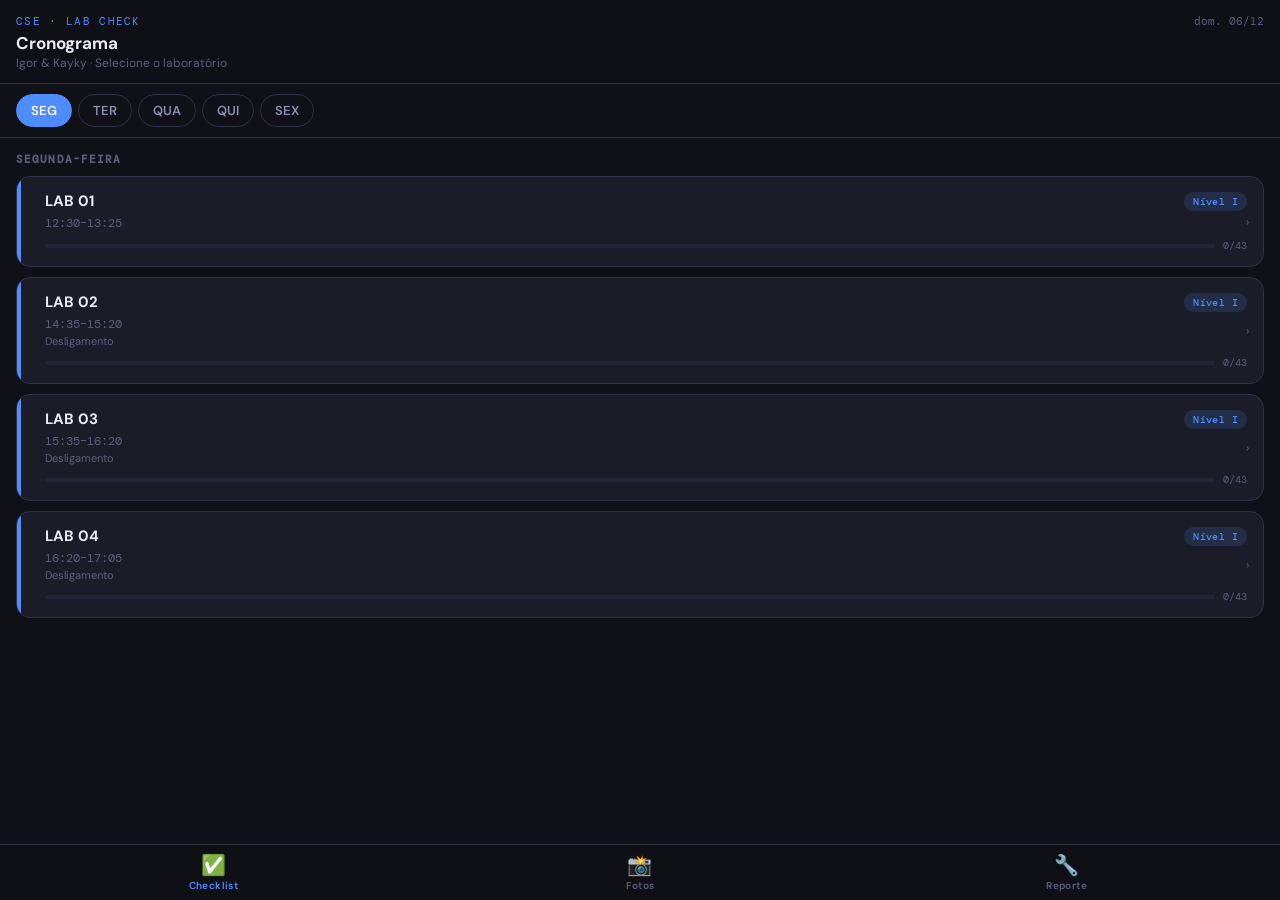
==== index.html @ 6d14fcbd "Add files via upload" ====
<!DOCTYPE html>
<html lang="pt-BR">
<head>
<meta charset="UTF-8">
<meta name="viewport" content="width=device-width, initial-scale=1.0, maximum-scale=1.0, viewport-fit=cover">
<meta name="theme-color" content="#4f8cff">
<meta name="apple-mobile-web-app-capable" content="yes">
<meta name="apple-mobile-web-app-status-bar-style" content="black-translucent">
<meta name="apple-mobile-web-app-title" content="Lab System">
<link rel="manifest" href="manifest.json">
<link rel="apple-touch-icon" href="icons/icon-192.png">
<title>CSE · Lab System</title>
<style>

  @import url('https://fonts.googleapis.com/css2?family=DM+Sans:wght@400;500;600;700&family=DM+Mono:wght@400;500&display=swap');

  :root {
    --bg: #0f1117;
    --surface: #1a1d27;
    --surface2: #222536;
    --border: #2e3247;
    --accent: #4f8cff;
    --accent2: #38d9a9;
    --danger: #ff6b6b;
    --orange: #ffaa44;
    --purple: #b57bee;
    --text: #e8eaf6;
    --text2: #8b90b0;
    --text3: #5a5f7d;
    --done-bg: #152318;
    --done-border: #2d5a38;
    --done-text: #6fcf97;
    --radius: 14px;
    --radius-sm: 8px;
  }

  * { margin:0; padding:0; box-sizing:border-box; -webkit-tap-highlight-color:transparent; }

  body {
    font-family:'DM Sans',sans-serif;
    background:var(--bg);
    color:var(--text);
    min-height:100vh;
    overflow-x:hidden;
  }

  /* ── SCREENS ── */
  .screen { display:none; min-height:100vh; padding-bottom:70px; }
  .screen.active { display:block; }

  /* ══════════════════════════════
     HOME
  ══════════════════════════════ */
  .home-header {
    position:sticky; top:0; z-index:100;
    background:rgba(15,17,23,0.97);
    backdrop-filter:blur(18px);
    border-bottom:1px solid var(--border);
    padding:14px 16px 12px;
  }
  .home-header-row {
    display:flex; align-items:center;
    justify-content:space-between; margin-bottom:4px;
  }
  .logo {
    font-family:'DM Mono',monospace;
    font-size:11px; color:var(--accent);
    letter-spacing:.12em; text-transform:uppercase;
  }
  .home-date { font-family:'DM Mono',monospace; font-size:11px; color:var(--text3); }
  .home-title { font-size:17px; font-weight:700; color:var(--text); }
  .home-sub { font-size:12px; color:var(--text3); margin-top:1px; }

  /* Day tabs */
  .day-tabs {
    display:flex; gap:6px;
    padding:10px 16px;
    overflow-x:auto; scrollbar-width:none;
    border-bottom:1px solid var(--border);
    background:var(--bg);
    position:sticky; top:80px; z-index:99;
  }
  .day-tabs::-webkit-scrollbar { display:none; }
  .day-tab {
    flex-shrink:0; padding:7px 14px;
    border-radius:99px; border:1px solid var(--border);
    background:none; color:var(--text2);
    font-family:'DM Sans',sans-serif;
    font-size:13px; font-weight:600;
    cursor:pointer; transition:all .2s; white-space:nowrap;
  }
  .day-tab.active { background:var(--accent); border-color:var(--accent); color:#fff; }
  .day-tab.today { border-color:var(--accent2); }
  .day-tab.today:not(.active) { color:var(--accent2); }

  /* Schedule */
  .schedule-content { padding:14px 16px 100px; }

  .schedule-day-label {
    font-size:11px; font-weight:600; letter-spacing:.1em;
    text-transform:uppercase; color:var(--text3);
    font-family:'DM Mono',monospace;
    margin-bottom:10px;
    display:flex; align-items:center; gap:8px;
  }
  .today-badge {
    background:rgba(56,217,169,.15);
    color:var(--accent2); border-radius:99px;
    font-size:9px; padding:2px 8px; letter-spacing:.08em;
  }

  .lab-card {
    background:var(--surface);
    border:1px solid var(--border);
    border-radius:var(--radius);
    padding:14px 16px;
    margin-bottom:10px;
    cursor:pointer;
    transition:all .18s;
    position:relative; overflow:hidden;
  }
  .lab-card:active { background:var(--surface2); transform:scale(.99); }
  .lab-card.no-checklist { cursor:default; opacity:.6; }
  .lab-card.no-checklist:active { transform:none; background:var(--surface); }
  .lab-card.done-card { border-color:var(--done-border); background:var(--done-bg); }

  .lab-card-accent {
    position:absolute; left:0; top:0; bottom:0;
    width:4px; border-radius:4px 0 0 4px;
  }
  .accent-nivel1 { background:var(--accent); }
  .accent-nivel2 { background:var(--purple); }
  .accent-completa { background:var(--accent2); }
  .accent-none { background:var(--text3); }

  .lab-card-inner { padding-left:12px; }
  .lab-card-row {
    display:flex; align-items:center;
    justify-content:space-between; margin-bottom:4px;
  }
  .lab-name { font-size:15px; font-weight:700; color:var(--text); }
  .lab-type-badge {
    font-size:10px; font-family:'DM Mono',monospace;
    padding:3px 9px; border-radius:99px; font-weight:500; letter-spacing:.04em;
  }
  .badge-nivel1 { background:rgba(79,140,255,.15); color:var(--accent); }
  .badge-nivel2 { background:rgba(181,123,238,.15); color:var(--purple); }
  .badge-completa { background:rgba(56,217,169,.15); color:var(--accent2); }
  .badge-none { background:var(--surface2); color:var(--text3); }
  .badge-done { background:rgba(56,217,169,.2); color:var(--accent2); }

  .lab-time { font-family:'DM Mono',monospace; font-size:12px; color:var(--text3); }
  .lab-note { font-size:11px; color:var(--text3); margin-top:2px; }
  .lab-progress { display:flex; align-items:center; gap:8px; margin-top:8px; }
  .lab-progress-bar { flex:1; height:4px; background:var(--surface2); border-radius:99px; overflow:hidden; }
  .lab-progress-fill { height:100%; border-radius:99px; background:var(--accent2); transition:width .4s; }
  .lab-progress-text { font-family:'DM Mono',monospace; font-size:10px; color:var(--text3); flex-shrink:0; }
  .lab-arrow { position:absolute; right:14px; top:50%; transform:translateY(-50%); font-size:12px; color:var(--text3); }

  /* ══════════════════════════════
     CHECKLIST SCREEN
  ══════════════════════════════ */
  .checklist-header {
    position:sticky; top:0; z-index:100;
    background:rgba(15,17,23,0.97);
    backdrop-filter:blur(18px);
    border-bottom:1px solid var(--border);
    padding:12px 16px 10px;
  }
  .checklist-header-row {
    display:flex; align-items:center; gap:10px; margin-bottom:8px;
  }
  .back-btn {
    background:none; border:1px solid var(--border);
    color:var(--text2); font-family:'DM Sans',sans-serif;
    font-size:13px; padding:5px 12px;
    border-radius:99px; cursor:pointer; transition:all .2s; flex-shrink:0;
  }
  .back-btn:active { background:var(--surface2); color:var(--accent); }
  .checklist-title-wrap { flex:1; min-width:0; }
  .checklist-lab-name { font-size:15px; font-weight:700; color:var(--text); line-height:1.2; white-space:nowrap; overflow:hidden; text-overflow:ellipsis; }
  .checklist-type-tag {
    font-family:'DM Mono',monospace;
    font-size:10px; font-weight:500;
    padding:2px 8px; border-radius:99px;
    display:inline-block; margin-top:3px;
  }
  .tag-nivel1 { background:rgba(79,140,255,.15); color:var(--accent); }
  .tag-nivel2 { background:rgba(181,123,238,.15); color:var(--purple); }
  .tag-completa { background:rgba(56,217,169,.15); color:var(--accent2); }
  .reset-btn {
    background:none; border:1px solid var(--border);
    color:var(--text3); font-family:'DM Sans',sans-serif;
    font-size:13px; padding:5px 10px;
    border-radius:20px; cursor:pointer; transition:all .2s; flex-shrink:0;
  }
  .reset-btn:active { background:var(--surface2); color:var(--danger); border-color:var(--danger); }

  .progress-bar-wrap { background:var(--surface2); border-radius:99px; height:5px; overflow:hidden; }
  .progress-bar-fill {
    height:100%;
    background:linear-gradient(90deg,var(--accent),var(--accent2));
    border-radius:99px;
    transition:width .4s cubic-bezier(.4,0,.2,1); width:0%;
  }
  .progress-label { display:flex; justify-content:space-between; align-items:center; margin-top:4px; }
  .progress-label span { font-size:11px; color:var(--text3); font-family:'DM Mono',monospace; }
  .progress-label .pct { color:var(--accent2); font-weight:600; }

  /* ── Step indicator ── */
  .step-indicator {
    display:flex; align-items:center; gap:6px;
    padding:6px 16px 0;
    font-size:11px; color:var(--text3);
    font-family:'DM Mono',monospace;
  }
  .step-dot {
    width:6px; height:6px; border-radius:50%;
    background:var(--surface2); border:1px solid var(--border);
    transition:all .3s;
    flex-shrink:0;
  }
  .step-dot.active { background:var(--accent); border-color:var(--accent); transform:scale(1.3); }
  .step-dot.completed { background:var(--accent2); border-color:var(--accent2); }
  .step-label { margin-left:4px; color:var(--text2); font-size:11px; }

  /* Tabs */
  .tabs {
    display:flex; gap:6px; padding:10px 16px;
    overflow-x:auto; scrollbar-width:none;
    border-bottom:1px solid var(--border);
    background:var(--bg);
    position:sticky; top:126px; z-index:99;
  }
  .tabs::-webkit-scrollbar { display:none; }
  .tab {
    flex-shrink:0; padding:7px 14px;
    border-radius:99px; border:1px solid var(--border);
    background:none; color:var(--text2);
    font-family:'DM Sans',sans-serif;
    font-size:13px; font-weight:500;
    cursor:pointer; transition:all .2s; white-space:nowrap;
    display:flex; align-items:center; gap:6px;
  }
  .tab.active { background:var(--accent); border-color:var(--accent); color:#fff; }
  .tab.tab-done { border-color:var(--done-border); color:var(--accent2); }
  .tab.tab-done.active { background:var(--accent2); border-color:var(--accent2); color:#0f1117; }
  .tab .badge {
    display:inline-block; background:rgba(255,255,255,.2);
    border-radius:99px; font-size:10px; padding:1px 6px;
    font-family:'DM Mono',monospace;
  }
  .tab:not(.active) .badge { background:var(--surface2); color:var(--text3); }
  .tab.tab-done:not(.active) .badge { background:rgba(56,217,169,.15); color:var(--accent2); }
  .tab .tab-check { font-size:11px; }

  /* Content */
  .content { padding:12px 16px 110px; }
  .section { margin-bottom:14px; }

  /* Section header */
  .section-header {
    display:flex; align-items:center; gap:10px;
    padding:12px 14px;
    background:var(--surface); border:1px solid var(--border);
    border-radius:var(--radius) var(--radius) 0 0;
    cursor:pointer; user-select:none;
    transition:background .15s;
  }
  .section-header.collapsed { border-radius:var(--radius); }
  .section-header:active { background:var(--surface2); }
  .section-header.sec-done { background:var(--done-bg); border-color:var(--done-border); }
  .section-num {
    font-family:'DM Mono',monospace; font-size:10px; color:var(--accent);
    background:rgba(79,140,255,.12); border-radius:6px;
    padding:3px 7px; letter-spacing:.05em; flex-shrink:0;
  }
  .section-num.done { background:rgba(56,217,169,.12); color:var(--accent2); }
  .section-title { flex:1; font-size:13px; font-weight:600; color:var(--text); }
  .section-progress { font-family:'DM Mono',monospace; font-size:10px; color:var(--text3); flex-shrink:0; }
  .section-progress.done { color:var(--accent2); }
  .chevron { font-size:10px; color:var(--text3); transition:transform .25s; margin-left:2px; }
  .collapsed .chevron { transform:rotate(-90deg); }

  /* Mark all button */
  .mark-all-btn {
    padding:3px 10px; border-radius:99px;
    border:1px solid var(--border);
    background:none; color:var(--text3);
    font-size:10px; font-family:'DM Mono',monospace;
    cursor:pointer; transition:all .2s; flex-shrink:0;
    white-space:nowrap;
  }
  .mark-all-btn:active { background:var(--surface2); color:var(--accent2); border-color:var(--accent2); }
  .mark-all-btn.all-done { color:var(--accent2); border-color:var(--done-border); }

  /* Section body */
  .section-body {
    border:1px solid var(--border); border-top:none;
    border-radius:0 0 var(--radius) var(--radius); overflow:hidden;
  }
  .section-body.hidden { display:none; }

  /* Item */
  .item {
    display:flex; align-items:flex-start; gap:12px;
    padding:13px 14px;
    background:var(--surface); border-bottom:1px solid var(--border);
    cursor:pointer; transition:background .15s;
    user-select:none; -webkit-user-select:none; position:relative;
  }
  .item:last-child { border-bottom:none; }
  .item:active { background:var(--surface2); }
  .item.checked { background:var(--done-bg); }

  .checkbox {
    flex-shrink:0; width:22px; height:22px; border-radius:7px;
    border:2px solid var(--border); background:var(--surface2);
    display:flex; align-items:center; justify-content:center;
    transition:all .2s cubic-bezier(.4,0,.2,1);
  }
  .item.checked .checkbox { background:var(--accent2); border-color:var(--accent2); }
  .checkmark { display:none; color:#0f1117; font-size:13px; font-weight:700; line-height:1; }
  .item.checked .checkmark { display:block; }

  .item-letter {
    flex-shrink:0; font-family:'DM Mono',monospace;
    font-size:10px; color:var(--text3); padding-top:3px; width:12px;
  }
  .item-text {
    font-size:13.5px; line-height:1.5; color:var(--text); flex:1; transition:color .2s;
  }
  .item.checked .item-text {
    color:var(--done-text);
    text-decoration:line-through;
    text-decoration-color:rgba(111,207,151,.4);
  }

  .ripple {
    position:absolute; border-radius:50%;
    background:rgba(79,140,255,.15); pointer-events:none;
    animation:ripple-anim .5s ease-out forwards; transform:scale(0);
  }
  @keyframes ripple-anim { to { transform:scale(4); opacity:0; } }

  /* ── Tab completion banner ── */
  .tab-complete-banner {
    display:none;
    margin:0 0 14px;
    padding:14px 16px;
    background:var(--done-bg);
    border:1px solid var(--done-border);
    border-radius:var(--radius);
    text-align:center;
  }
  .tab-complete-banner.visible { display:block; animation:fadeIn .4s ease; }
  .tab-complete-banner h3 { font-size:15px; font-weight:700; color:var(--accent2); margin-bottom:4px; }
  .tab-complete-banner p { font-size:12px; color:var(--text2); }
  .next-tab-btn {
    margin-top:10px;
    padding:9px 20px; border-radius:99px;
    border:none;
    background:var(--accent2); color:#0f1117;
    font-family:'DM Sans',sans-serif; font-size:13px; font-weight:700;
    cursor:pointer; transition:opacity .2s;
  }
  .next-tab-btn:active { opacity:.8; }

  @keyframes fadeIn { from { opacity:0; transform:translateY(6px); } to { opacity:1; transform:none; } }

  /* Bottom bar */
  .bottom-bar {
    position:fixed; bottom:0; left:0; right:0;
    padding:10px 16px 20px;
    background:rgba(15,17,23,.97); backdrop-filter:blur(18px);
    border-top:1px solid var(--border);
    display:flex; align-items:center; justify-content:space-between;
    gap:12px; z-index:200;
  }
  .bottom-stats { display:flex; gap:16px; }
  .bstat { text-align:center; }
  .bstat-val { font-family:'DM Mono',monospace; font-size:18px; font-weight:700; color:var(--accent); line-height:1; }
  .bstat-val.done { color:var(--accent2); }
  .bstat-label { font-size:10px; color:var(--text3); margin-top:2px; }

  .complete-btn {
    background:linear-gradient(135deg,var(--accent),var(--accent2));
    border:none; color:#0f1117;
    font-family:'DM Sans',sans-serif;
    font-size:13px; font-weight:700;
    padding:10px 18px; border-radius:99px;
    cursor:pointer; transition:opacity .2s,transform .1s; white-space:nowrap;
  }
  .complete-btn:disabled { opacity:.35; background:var(--surface2); color:var(--text3); }
  .complete-btn:active { transform:scale(.97); }

  /* Modal */
  .modal-overlay {
    display:none; position:fixed; inset:0;
    background:rgba(0,0,0,.75); backdrop-filter:blur(6px);
    z-index:500; align-items:flex-end; justify-content:center;
  }
  .modal-overlay.open { display:flex; }
  .modal {
    background:var(--surface); border:1px solid var(--border);
    border-radius:20px 20px 0 0; width:100%; max-width:500px;
    padding:20px 20px 36px;
    animation:slideUp .3s cubic-bezier(.4,0,.2,1);
  }
  @keyframes slideUp { from { transform:translateY(100%); opacity:0; } to { transform:translateY(0); opacity:1; } }
  .modal-handle { width:36px; height:4px; background:var(--border); border-radius:99px; margin:0 auto 20px; }
  .modal h2 { font-size:18px; font-weight:700; margin-bottom:6px; text-align:center; }
  .modal p { font-size:13px; color:var(--text2); text-align:center; margin-bottom:20px; }
  .modal-emoji { font-size:48px; text-align:center; display:block; margin-bottom:12px; }
  .modal-actions { display:flex; flex-direction:column; gap:10px; }
  .modal-btn {
    width:100%; padding:13px; border-radius:var(--radius);
    border:none; font-family:'DM Sans',sans-serif;
    font-size:14px; font-weight:600; cursor:pointer; transition:opacity .2s;
  }
  .modal-btn.primary { background:linear-gradient(135deg,var(--accent),var(--accent2)); color:#0f1117; }
  .modal-btn.secondary { background:var(--surface2); color:var(--text2); border:1px solid var(--border); }
  .modal-btn:active { opacity:.8; }

  .pending-list {
    background:var(--surface2); border-radius:var(--radius-sm);
    padding:10px 14px; margin-bottom:16px;
    max-height:180px; overflow-y:auto;
  }
  .pending-list p {
    font-size:11px; color:var(--text3); margin-bottom:6px; text-align:left;
    font-weight:600; letter-spacing:.05em; text-transform:uppercase;
    font-family:'DM Mono',monospace;
  }
  .pending-item {
    font-size:12px; color:var(--text2); padding:4px 0;
    border-bottom:1px solid var(--border); text-align:left; line-height:1.4;
  }
  .pending-item:last-child { border-bottom:none; }
  .section-tag {
    display:inline-block; background:rgba(79,140,255,.1); color:var(--accent);
    font-size:9px; font-family:'DM Mono',monospace;
    padding:1px 5px; border-radius:4px; margin-right:5px;
  }

  /* ── Toast notification ── */
  .toast-container { position:fixed; top:14px; left:50%; transform:translateX(-50%); z-index:9999; display:flex; flex-direction:column; align-items:center; gap:8px; pointer-events:none; }
  .toast {
    background:var(--surface2);
    border:1px solid var(--border);
    border-radius:99px;
    padding:8px 18px;
    font-size:13px; font-weight:600; color:var(--text);
    display:flex; align-items:center; gap:8px;
    animation:toastIn .3s cubic-bezier(.4,0,.2,1);
    pointer-events:none; white-space:nowrap;
    box-shadow:0 4px 24px rgba(0,0,0,.4);
  }
  .toast.success { border-color:var(--done-border); color:var(--accent2); background:var(--done-bg); }
  .toast.info { border-color:var(--accent); color:var(--accent); }
  .toast.out { animation:toastOut .3s ease forwards; }
  @keyframes toastIn { from { opacity:0; transform:translateY(-10px) scale(.95); } to { opacity:1; transform:none; } }
  @keyframes toastOut { to { opacity:0; transform:translateY(-10px) scale(.95); } }

  /* ── WhatsApp share button ── */
  .wa-btn {
    display:flex; align-items:center; gap:8px;
    width:100%; padding:13px; border-radius:var(--radius);
    border:1px solid #25d366;
    background:rgba(37,211,102,.08);
    color:#25d366;
    font-family:'DM Sans',sans-serif;
    font-size:14px; font-weight:600; cursor:pointer; transition:opacity .2s;
    text-align:center; justify-content:center;
  }
  .wa-btn:active { opacity:.8; }

  /* ══════════════════════════════
     DEFEITO FAB
  ══════════════════════════════ */
  .defeito-fab {
    position:fixed; bottom:80px; right:16px;
    width:46px; height:46px; border-radius:50%;
    border:none; cursor:pointer; z-index:190;
    background:linear-gradient(135deg,var(--danger),#c0392b);
    color:#fff; font-size:20px;
    display:flex; align-items:center; justify-content:center;
    box-shadow:0 4px 18px rgba(255,107,107,.45);
    transition:transform .15s, opacity .2s;
  }
  .defeito-fab:active { transform:scale(.93); }
  .defeito-fab.has-open { box-shadow:0 4px 18px rgba(255,107,107,.7); }
  .defeito-fab-badge {
    position:absolute; top:-4px; right:-4px;
    background:var(--orange); color:#0f1117;
    font-size:9px; font-weight:700; font-family:'DM Mono',monospace;
    border-radius:99px; min-width:16px; height:16px;
    display:flex; align-items:center; justify-content:center;
    padding:0 4px; border:2px solid var(--bg);
  }

  /* ══════════════════════════════
     DEFEITO MODAL
  ══════════════════════════════ */
  .defeito-overlay {
    display:none; position:fixed; inset:0;
    background:rgba(0,0,0,.82); backdrop-filter:blur(8px);
    z-index:600; align-items:flex-end; justify-content:center;
  }
  .defeito-overlay.open { display:flex; }
  .defeito-sheet {
    background:var(--surface); border:1px solid var(--border);
    border-radius:20px 20px 0 0; width:100%; max-width:500px;
    max-height:90vh; display:flex; flex-direction:column;
    animation:slideUp .3s cubic-bezier(.4,0,.2,1);
  }
  .defeito-sheet-head {
    padding:16px 20px 12px; border-bottom:1px solid var(--border);
    flex-shrink:0;
  }
  .defeito-handle { width:36px; height:4px; background:var(--border); border-radius:99px; margin:0 auto 14px; }
  .defeito-sheet-head-row {
    display:flex; align-items:center; justify-content:space-between;
  }
  .defeito-sheet-title { font-size:15px; font-weight:700; color:var(--text); }
  .defeito-close-btn {
    background:none; border:1px solid var(--border);
    color:var(--text3); font-size:13px; padding:4px 10px;
    border-radius:99px; cursor:pointer; font-family:'DM Sans',sans-serif;
  }
  .defeito-close-btn:active { color:var(--danger); border-color:var(--danger); }

  .defeito-sheet-body { flex:1; overflow-y:auto; padding:16px 20px; }

  /* Form */
  .defeito-form { margin-bottom:20px; }
  .defeito-form-label {
    font-size:11px; font-weight:600; letter-spacing:.08em; text-transform:uppercase;
    color:var(--text3); font-family:'DM Mono',monospace; display:block; margin-bottom:6px;
  }
  .defeito-input {
    width:100%; background:var(--surface2); border:1px solid var(--border);
    border-radius:var(--radius-sm); color:var(--text);
    font-family:'DM Sans',sans-serif; font-size:13px;
    padding:10px 12px; resize:none; outline:none;
    transition:border-color .2s;
  }
  .defeito-input:focus { border-color:var(--accent); }
  .defeito-input::placeholder { color:var(--text3); }

  .defeito-file-wrap {
    border:1.5px dashed var(--border); border-radius:var(--radius-sm);
    padding:14px; text-align:center; cursor:pointer;
    transition:border-color .2s, background .2s;
    position:relative; margin-bottom:10px;
  }
  .defeito-file-wrap:hover { border-color:var(--accent); background:rgba(79,140,255,.04); }
  .defeito-file-wrap input[type=file] {
    position:absolute; inset:0; opacity:0; cursor:pointer; width:100%; height:100%;
  }
  .defeito-file-label { font-size:12px; color:var(--text3); pointer-events:none; }
  .defeito-file-preview {
    width:100%; max-height:140px; object-fit:cover;
    border-radius:var(--radius-sm); margin-top:8px; display:none;
    border:1px solid var(--border);
  }

  .defeito-pc-wrap { margin-bottom:10px; }
  .defeito-pc-select {
    width:100%; background:var(--surface2); border:1px solid var(--border);
    border-radius:var(--radius-sm); color:var(--text);
    font-family:'DM Sans',sans-serif; font-size:13px;
    padding:10px 12px; outline:none; cursor:pointer;
  }
  .defeito-pc-select:focus { border-color:var(--accent); }

  .defeito-submit-btn {
    width:100%; padding:12px; border-radius:var(--radius);
    border:none; background:var(--danger); color:#fff;
    font-family:'DM Sans',sans-serif; font-size:14px; font-weight:700;
    cursor:pointer; transition:opacity .2s; margin-top:4px;
  }
  .defeito-submit-btn:active { opacity:.8; }
  .defeito-submit-btn:disabled { opacity:.4; cursor:default; }

  /* Defeito list */
  .defeito-list-title {
    font-size:11px; font-weight:600; letter-spacing:.08em; text-transform:uppercase;
    color:var(--text3); font-family:'DM Mono',monospace;
    margin-bottom:10px; display:flex; align-items:center; gap:8px;
  }
  .defeito-count-badge {
    background:var(--surface2); color:var(--text3);
    font-size:9px; padding:2px 7px; border-radius:99px;
    font-family:'DM Mono',monospace;
  }
  .defeito-empty {
    text-align:center; padding:24px 0;
    font-size:13px; color:var(--text3);
  }
  .defeito-card {
    background:var(--surface2); border:1px solid var(--border);
    border-radius:var(--radius-sm); padding:12px; margin-bottom:10px;
    position:relative;
  }
  .defeito-card-head {
    display:flex; align-items:flex-start; justify-content:space-between; gap:8px; margin-bottom:8px;
  }
  .defeito-card-meta { display:flex; flex-direction:column; gap:2px; flex:1; min-width:0; }
  .defeito-card-pc {
    font-size:11px; font-family:'DM Mono',monospace;
    color:var(--accent); font-weight:600;
  }
  .defeito-card-date { font-size:10px; color:var(--text3); font-family:'DM Mono',monospace; }
  .defeito-status-badge {
    flex-shrink:0; font-size:9px; font-family:'DM Mono',monospace;
    font-weight:700; letter-spacing:.06em; text-transform:uppercase;
    padding:3px 9px; border-radius:99px; cursor:pointer;
    transition:all .2s; border:1px solid transparent;
  }
  .defeito-status-badge.pendente {
    background:rgba(255,170,68,.12); color:var(--orange); border-color:rgba(255,170,68,.3);
  }
  .defeito-status-badge.consertado {
    background:rgba(56,217,169,.12); color:var(--accent2); border-color:rgba(56,217,169,.3);
  }
  .defeito-card-img {
    width:100%; max-height:160px; object-fit:cover;
    border-radius:6px; margin-bottom:8px; border:1px solid var(--border);
  }
  .defeito-card-desc { font-size:13px; color:var(--text2); line-height:1.5; }
  .defeito-delete-btn {
    position:absolute; top:8px; right:8px;
    background:none; border:none; color:var(--text3);
    font-size:14px; cursor:pointer; padding:4px 6px;
    border-radius:6px; transition:color .2s, background .2s;
    /* hidden by default, shown on card hover */
    opacity:0.4;
  }
  .defeito-delete-btn:hover { color:var(--danger); opacity:1; background:rgba(255,107,107,.1); }


  /* ══════════════════════════════
     BOTTOM NAV
  ══════════════════════════════ */
  .bottom-nav {
    position:fixed; bottom:0; left:0; right:0; z-index:300;
    background:rgba(15,17,23,.97); backdrop-filter:blur(18px);
    border-top:1px solid var(--border);
    display:flex; align-items:stretch;
    padding-bottom:env(safe-area-inset-bottom,0px);
  }
  .nav-btn {
    flex:1; display:flex; flex-direction:column;
    align-items:center; justify-content:center;
    padding:10px 4px 8px; border:none; background:none; cursor:pointer;
    color:var(--text3); font-family:'DM Sans',sans-serif;
    font-size:10px; font-weight:600; letter-spacing:.04em;
    gap:4px; transition:color .2s; position:relative;
  }
  .nav-btn.active { color:var(--accent); }
  .nav-btn.nav-fotos.active { color:var(--orange); }
  .nav-btn.nav-reporte.active { color:var(--danger); }
  .nav-icon { font-size:20px; line-height:1; }
  .nav-badge {
    position:absolute; top:6px; right:calc(50% - 16px);
    background:var(--danger); color:#fff;
    font-size:9px; font-weight:700; font-family:'DM Mono',monospace;
    min-width:16px; height:16px; border-radius:99px;
    display:none; align-items:center; justify-content:center; padding:0 4px;
  }
  /* ajusta bottom-bar do checklist para ficar acima da nav */
  .bottom-bar { bottom:60px !important; }
  .defeito-fab { bottom:130px !important; }

  /* ══════════════════════════════
     FOTOS DOS POSTOS
  ══════════════════════════════ */
  .fotos-header {
    position:sticky; top:0; z-index:100;
    background:rgba(15,17,23,.97); backdrop-filter:blur(18px);
    border-bottom:1px solid var(--border); padding:14px 16px 12px;
  }
  .fotos-title-row { display:flex; align-items:center; justify-content:space-between; margin-bottom:10px; }
  .fotos-title { font-size:17px; font-weight:700; }
  .fotos-sub { font-size:12px; color:var(--text3); }
  .fotos-lab-tabs { display:flex; gap:6px; overflow-x:auto; scrollbar-width:none; }
  .fotos-lab-tabs::-webkit-scrollbar { display:none; }
  .fotos-lab-tab {
    flex-shrink:0; padding:6px 14px; border-radius:99px;
    border:1px solid var(--border); background:none; color:var(--text2);
    font-size:12px; font-weight:600; cursor:pointer; transition:all .2s;
    font-family:'DM Sans',sans-serif;
  }
  .fotos-lab-tab.active { background:var(--orange); border-color:var(--orange); color:#0f1117; }
  .fotos-content { padding:14px 16px 20px; }
  .fotos-section-label {
    font-size:11px; font-weight:600; letter-spacing:.1em; text-transform:uppercase;
    color:var(--text3); font-family:'DM Mono',monospace; margin-bottom:10px;
    display:flex; align-items:center; justify-content:space-between;
  }
  .fotos-count { font-size:11px; color:var(--accent2); font-family:'DM Mono',monospace; }
  .posto-grid { display:grid; grid-template-columns:repeat(auto-fill,minmax(150px,1fr)); gap:10px; margin-bottom:20px; }
  .posto-card {
    background:var(--surface); border:1px solid var(--border);
    border-radius:var(--radius-sm); overflow:hidden; cursor:pointer;
    transition:all .18s; position:relative;
  }
  .posto-card:active { transform:scale(.97); }
  .posto-card.has-foto { border-color:rgba(255,170,68,.35); }
  .posto-thumb { width:100%; aspect-ratio:4/3; object-fit:cover; display:block; background:var(--surface2); }
  .posto-thumb-empty {
    width:100%; aspect-ratio:4/3; display:flex; flex-direction:column;
    align-items:center; justify-content:center; background:var(--surface2); gap:6px;
  }
  .posto-thumb-icon { font-size:22px; color:var(--text3); }
  .posto-thumb-txt { font-size:10px; color:var(--text3); }
  .posto-label { padding:7px 10px; }
  .posto-num { font-family:'DM Mono',monospace; font-size:11px; font-weight:600; color:var(--text); display:block; }
  .posto-date { font-size:10px; color:var(--text3); margin-top:1px; }
  .posto-dot { position:absolute; top:6px; right:6px; width:8px; height:8px; border-radius:50%; background:var(--orange); }

  /* Drive connect */
  .drive-connect-wrap {
    display:flex; flex-direction:column; align-items:center; justify-content:center;
    padding:48px 24px; gap:14px; text-align:center;
  }
  .drive-connect-icon { font-size:48px; }
  .drive-connect-title { font-size:16px; font-weight:700; color:var(--text); }
  .drive-connect-sub { font-size:13px; color:var(--text3); line-height:1.5; }
  .drive-connect-btn {
    margin-top:8px; padding:12px 28px; border-radius:99px;
    background:linear-gradient(135deg,var(--orange),#ff8c42);
    border:none; color:#0f1117; font-family:'DM Sans',sans-serif;
    font-size:14px; font-weight:700; cursor:pointer; transition:opacity .2s;
  }
  .drive-connect-btn:active { opacity:.8; }
  .drive-token-info {
    display:flex; align-items:center; gap:8px;
    padding:8px 14px; background:rgba(56,217,169,.08);
    border:1px solid rgba(56,217,169,.2); border-radius:99px;
    font-size:11px; color:var(--accent2); font-family:'DM Mono',monospace;
    margin-bottom:12px;
  }

  /* Modal foto */
  .foto-modal-overlay {
    display:none; position:fixed; inset:0;
    background:rgba(0,0,0,.85); z-index:600;
    align-items:flex-end; justify-content:center;
  }
  .foto-modal-overlay.open { display:flex; }
  .foto-modal {
    background:var(--surface); border:1px solid var(--border);
    border-radius:20px 20px 0 0; width:100%; max-width:500px;
    padding:16px 16px 32px;
    animation:slideUp .3s cubic-bezier(.4,0,.2,1);
    position:relative;
  }
  .foto-modal-handle { width:40px; height:4px; border-radius:99px; background:var(--border); margin:0 auto 14px; }
  .foto-modal-title { font-size:15px; font-weight:700; margin-bottom:4px; }
  .foto-modal-sub { font-size:12px; color:var(--text3); margin-bottom:14px; }
  .foto-modal-tabs { display:flex; gap:8px; margin-bottom:14px; }
  .foto-tab-btn {
    flex:1; padding:8px; border-radius:var(--radius-sm);
    border:1px solid var(--border); background:none; color:var(--text2);
    font-size:12px; font-weight:600; cursor:pointer;
    font-family:'DM Sans',sans-serif; transition:all .2s;
  }
  .foto-tab-btn.active { background:var(--orange); border-color:var(--orange); color:#0f1117; }
  .foto-preview-area {
    width:100%; aspect-ratio:4/3; object-fit:cover;
    border-radius:var(--radius-sm); border:1px solid var(--border);
    background:var(--surface2); display:block; margin-bottom:12px;
  }
  .foto-empty-area {
    width:100%; aspect-ratio:4/3; display:flex; flex-direction:column;
    align-items:center; justify-content:center;
    border-radius:var(--radius-sm); border:1px dashed var(--border);
    background:var(--surface2); gap:8px; margin-bottom:12px;
    color:var(--text3); font-size:13px;
  }
  .foto-upload-btn {
    width:100%; padding:12px; border-radius:99px;
    background:var(--surface2); border:1px solid var(--border); color:var(--text2);
    font-family:'DM Sans',sans-serif; font-size:13px; font-weight:600;
    cursor:pointer; margin-bottom:8px; position:relative; overflow:hidden;
  }
  .foto-upload-btn input { position:absolute; inset:0; opacity:0; cursor:pointer; }
  .foto-save-btn {
    width:100%; padding:12px; border-radius:99px;
    background:linear-gradient(135deg,var(--orange),#ff8c42);
    border:none; color:#0f1117; font-family:'DM Sans',sans-serif;
    font-size:13px; font-weight:700; cursor:pointer;
  }
  .foto-save-btn:disabled { opacity:.4; background:var(--surface2); color:var(--text3); }
  .foto-delete-btn {
    width:100%; padding:10px; border-radius:99px; background:none;
    border:1px solid rgba(255,107,107,.3); color:var(--danger);
    font-family:'DM Sans',sans-serif; font-size:13px; cursor:pointer; margin-top:6px;
  }
  .foto-modal-close {
    position:absolute; top:16px; right:16px;
    background:none; border:none; color:var(--text3); font-size:18px; cursor:pointer;
  }
  .foto-loading-overlay {
    position:absolute; inset:0; background:rgba(15,17,23,.8);
    border-radius:20px 20px 0 0; display:none;
    align-items:center; justify-content:center; z-index:10;
  }
  .foto-loading-overlay.active { display:flex; }
  @keyframes spin { to { transform:rotate(360deg); } }
  .spinner { width:36px; height:36px; border:3px solid rgba(255,170,68,.2); border-top:3px solid var(--orange); border-radius:50%; animation:spin 1s linear infinite; }

  /* ══════════════════════════════
     REPORTE TI
  ══════════════════════════════ */
  .reporte-content { padding:16px 16px 20px; }
  .reporte-header-card {
    background:linear-gradient(135deg,#c0392b,#a93226);
    border-radius:var(--radius); padding:20px; margin-bottom:20px; text-align:center;
  }
  .reporte-header-card h1 { font-size:22px; font-weight:700; margin-bottom:4px; }
  .reporte-header-card p { font-size:13px; color:rgba(255,255,255,.8); }
  .r-form-group { margin-bottom:16px; }
  .r-label {
    display:block; font-size:11px; font-weight:600; color:var(--text3);
    letter-spacing:.06em; text-transform:uppercase;
    font-family:'DM Mono',monospace; margin-bottom:8px;
  }
  .r-input {
    width:100%; background:var(--surface); border:1px solid var(--border);
    color:var(--text); font-family:'DM Sans',sans-serif;
    font-size:15px; padding:12px 14px; border-radius:var(--radius-sm);
    outline:none; -webkit-appearance:none; appearance:none; box-sizing:border-box;
  }
  .r-input:focus { border-color:var(--danger); }
  select.r-input {
    background-image:url("data:image/svg+xml;charset=UTF-8,%3csvg xmlns='http://www.w3.org/2000/svg' viewBox='0 0 24 24' fill='none' stroke='%238b90b0' stroke-width='2'%3e%3cpolyline points='6 9 12 15 18 9'%3e%3c/polyline%3e%3c/svg%3e");
    background-repeat:no-repeat; background-position:right 12px center;
    background-size:18px; padding-right:36px;
  }
  textarea.r-input { resize:vertical; min-height:90px; }
  .r-file-wrap {
    border:1px dashed var(--border); border-radius:var(--radius-sm);
    padding:14px; text-align:center; cursor:pointer; position:relative; overflow:hidden;
  }
  .r-file-wrap input[type=file] { position:absolute; inset:0; opacity:0; cursor:pointer; font-size:0; }
  .r-file-label { font-size:13px; color:var(--text3); pointer-events:none; }
  .r-preview { width:100%; max-height:180px; object-fit:cover; border-radius:var(--radius-sm); margin-top:10px; border:1px solid var(--border); display:none; }
  .r-info {
    background:rgba(79,140,255,.08); border-left:3px solid var(--accent);
    border-radius:0 var(--radius-sm) var(--radius-sm) 0;
    padding:12px 14px; margin-bottom:16px;
  }
  .r-info p { font-size:12px; color:var(--text2); line-height:1.5; margin:0; }
  .r-submit-btn {
    width:100%; padding:14px; border-radius:99px;
    background:linear-gradient(135deg,#e74c3c,#c0392b);
    border:none; color:#fff; font-family:'DM Sans',sans-serif;
    font-size:15px; font-weight:700; cursor:pointer; margin-top:8px;
    display:flex; align-items:center; justify-content:center; gap:8px;
  }
  .r-submit-btn:active { opacity:.85; }
  .r-submit-btn:disabled { opacity:.5; cursor:not-allowed; }
  .r-loading {
    display:none; position:fixed; inset:0; background:rgba(0,0,0,.6);
    z-index:800; align-items:center; justify-content:center;
  }
  .r-loading.active { display:flex; }
  .r-spinner { width:44px; height:44px; border:3px solid rgba(231,76,60,.2); border-top:3px solid var(--danger); border-radius:50%; animation:spin 1s linear infinite; }
</style>
</head>
<body>

<!-- TOAST -->
<div class="toast-container" id="toastContainer"></div>

<!-- LOADING Reporte -->
<div class="r-loading" id="rLoading"><div class="r-spinner"></div></div>

<!-- ══════════ CHECKLIST SCREENS (original intacto) ══════════ -->

<!-- ══════════════════════════ HOME ══════════════════════════ -->
<div class="screen active" id="screen-home">
  <div class="home-header">
    <div class="home-header-row">
      <span class="logo">CSE · Lab Check</span>
      <span class="home-date" id="homeDate"></span>
    </div>
    <div class="home-title">Cronograma</div>
    <div class="home-sub">Igor &amp; Kayky · Selecione o laboratório</div>
  </div>
  <div class="day-tabs" id="dayTabs"></div>
  <div class="schedule-content" id="scheduleContent"></div>
</div>

<!-- ══════════════════════════ CHECKLIST ══════════════════════════ -->
<div class="screen" id="screen-checklist">
  <div class="checklist-header">
    <div class="checklist-header-row">
      <button class="back-btn" onclick="goHome()">← Voltar</button>
      <div class="checklist-title-wrap">
        <div class="checklist-lab-name" id="clLabName">LAB 01</div>
        <span class="checklist-type-tag" id="clTypeTag">Nível I</span>
      </div>
      <button class="reset-btn" onclick="resetChecklist()" title="Limpar tudo">↺</button>
    </div>
    <div class="progress-bar-wrap">
      <div class="progress-bar-fill" id="progressBar"></div>
    </div>
    <div class="progress-label">
      <span id="progressText">0 / 0 itens</span>
      <span class="pct" id="progressPct">0%</span>
    </div>
  </div>

  <!-- step dots -->
  <div class="step-indicator" id="stepIndicator"></div>

  <div class="tabs" id="tabsContainer"></div>
  <div class="content" id="content"></div>

  <div class="bottom-bar">
    <div class="bottom-stats">
      <div class="bstat">
        <div class="bstat-val done" id="statDone">0</div>
        <div class="bstat-label">feitos</div>
      </div>
      <div class="bstat">
        <div class="bstat-val" id="statPending">0</div>
        <div class="bstat-label">pendentes</div>
      </div>
    </div>
    <button class="complete-btn" id="completeBtn" onclick="openModal()">Finalizar ✓</button>
  </div>
</div>

<!-- Defeito FAB (only visible on checklist screen) -->
<button class="defeito-fab" id="defeitoFab" onclick="openDefeitoModal()" style="display:none" title="Registrar Defeito">
  ⚠
  <span class="defeito-fab-badge" id="defeitoFabBadge" style="display:none">0</span>
</button>

<!-- Defeito Modal -->
<div class="defeito-overlay" id="defeitoOverlay" onclick="closeDefeitoOutside(event)">
  <div class="defeito-sheet">
    <div class="defeito-sheet-head">
      <div class="defeito-handle"></div>
      <div class="defeito-sheet-head-row">
        <span class="defeito-sheet-title" id="defeitoSheetTitle">⚠ Defeitos · LAB 01</span>
        <button class="defeito-close-btn" onclick="closeDefeitoModal()">Fechar</button>
      </div>
    </div>
    <div class="defeito-sheet-body">

      <!-- FORM -->
      <div class="defeito-form">
        <div class="defeito-pc-wrap">
          <label class="defeito-form-label">Posição / PC</label>
          <select class="defeito-pc-select" id="defeitoPcSelect">
            <option value="">— Selecione o PC ou local —</option>
          </select>
        </div>

        <label class="defeito-form-label">Foto do defeito</label>
        <div class="defeito-file-wrap" id="defeitoFileWrap">
          <input type="file" accept="image/*" capture="environment" id="defeitoFileInput" onchange="handleDefeitoPhoto(event)">
          <span class="defeito-file-label" id="defeitoFileLabel">📷 Toque para tirar foto ou selecionar</span>
          <img class="defeito-file-preview" id="defeitoFilePreview" alt="preview">
        </div>

        <label class="defeito-form-label" style="margin-top:10px">Descrição do problema</label>
        <textarea class="defeito-input" id="defeitoDescInput" rows="3"
          placeholder="Ex: Monitor sem imagem, teclado com tecla faltando, cadeira quebrada..."></textarea>

        <button class="defeito-submit-btn" id="defeitoSubmitBtn" onclick="salvarDefeito()">
          Registrar Defeito
        </button>
      </div>

      <!-- LIST -->
      <div class="defeito-list-title">
        Defeitos registrados
        <span class="defeito-count-badge" id="defeitoListCount">0</span>
      </div>
      <div id="defeitoListContainer">
        <div class="defeito-empty">Nenhum defeito registrado ainda.</div>
      </div>

    </div><!-- /body -->
  </div><!-- /sheet -->
</div><!-- /overlay -->

<!-- Modal -->
<div class="modal-overlay" id="modalOverlay" onclick="closeModalOutside(event)">
  <div class="modal">
    <div class="modal-handle"></div>
    <span class="modal-emoji" id="modalEmoji">✅</span>
    <h2 id="modalTitle">Checklist completo!</h2>
    <p id="modalDesc"></p>
    <div id="pendingListContainer"></div>
    <div class="modal-actions">
      <button class="modal-btn primary" onclick="closeModal()">OK, entendido</button>
      <button class="wa-btn" id="waShareBtn" onclick="shareWhatsApp()">
        <svg width="16" height="16" viewBox="0 0 24 24" fill="currentColor"><path d="M17.472 14.382c-.297-.149-1.758-.867-2.03-.967-.273-.099-.471-.148-.67.15-.197.297-.767.966-.94 1.164-.173.199-.347.223-.644.075-.297-.15-1.255-.463-2.39-1.475-.883-.788-1.48-1.761-1.653-2.059-.173-.297-.018-.458.13-.606.134-.133.298-.347.446-.52.149-.174.198-.298.298-.497.099-.198.05-.371-.025-.52-.075-.149-.669-1.612-.916-2.207-.242-.579-.487-.5-.669-.51-.173-.008-.371-.01-.57-.01-.198 0-.52.074-.792.372-.272.297-1.04 1.016-1.04 2.479 0 1.462 1.065 2.875 1.213 3.074.149.198 2.096 3.2 5.077 4.487.709.306 1.262.489 1.694.625.712.227 1.36.195 1.871.118.571-.085 1.758-.719 2.006-1.413.248-.694.248-1.289.173-1.413-.074-.124-.272-.198-.57-.347m-5.421 7.403h-.004a9.87 9.87 0 01-5.031-1.378l-.361-.214-3.741.982.998-3.648-.235-.374a9.86 9.86 0 01-1.51-5.26c.001-5.45 4.436-9.884 9.888-9.884 2.64 0 5.122 1.03 6.988 2.898a9.825 9.825 0 012.893 6.994c-.003 5.45-4.437 9.884-9.885 9.884m8.413-18.297A11.815 11.815 0 0012.05 0C5.495 0 .16 5.335.157 11.892c0 2.096.547 4.142 1.588 5.945L.057 24l6.305-1.654a11.882 11.882 0 005.683 1.448h.005c6.554 0 11.89-5.335 11.893-11.893a11.821 11.821 0 00-3.48-8.413Z"/></svg>
        Compartilhar no WhatsApp
      </button>
      <button class="modal-btn secondary" id="modalSecBtn" onclick="resetChecklist(); closeModal()">Reiniciar checklist</button>
    </div>
  </div>
</div>



<!-- ══════════ FOTOS DOS POSTOS ══════════ -->
<div class="screen" id="screen-fotos">
  <div class="fotos-header">
    <div class="fotos-title-row">
      <div>
        <div class="fotos-title">📸 Fotos dos Postos</div>
        <div class="fotos-sub">Referência visual · 2 fotos por posto</div>
      </div>
    </div>
    <div id="driveTokenInfo" style="display:none" class="drive-token-info">
      ✓ Drive conectado · <span id="driveMinLeft"></span>min restantes
      &nbsp;·&nbsp; <span style="cursor:pointer;text-decoration:underline" onclick="driveLogout()">sair</span>
    </div>
    <div class="fotos-lab-tabs" id="fotosLabTabs"></div>
  </div>
  <div class="fotos-content" id="fotosContent"></div>
</div>

<!-- Modal de foto -->
<div class="foto-modal-overlay" id="fotoModalOverlay" onclick="closeFotoModalOutside(event)">
  <div class="foto-modal">
    <div class="foto-loading-overlay" id="fotoLoadingOverlay"><div class="spinner"></div></div>
    <button class="foto-modal-close" onclick="closeFotoModal()">✕</button>
    <div class="foto-modal-handle"></div>
    <div class="foto-modal-title" id="fotoModalTitle">Posto 01</div>
    <div class="foto-modal-sub" id="fotoModalSub">LAB 01 · Selecione o tipo</div>
    <div class="foto-modal-tabs">
      <button class="foto-tab-btn active" id="fotoTabFrente"  onclick="switchFotoTab('frente')">📷 Frente</button>
      <button class="foto-tab-btn"        id="fotoTabDetalhe" onclick="switchFotoTab('detalhe')">🔍 Detalhe</button>
    </div>
    <img   class="foto-preview-area" id="fotoPreviewImg" alt="foto" style="display:none">
    <div   class="foto-empty-area"   id="fotoEmptyArea"><span style="font-size:32px">📷</span><span>Nenhuma foto ainda</span></div>
    <label class="foto-upload-btn">
      📸 Tirar foto / selecionar
      <input type="file" accept="image/*" capture="environment" id="fotoUploadInput" onchange="handleFotoUpload(event)">
    </label>
    <button class="foto-save-btn"   id="fotoSaveBtn"   onclick="salvarFoto()"  disabled>Salvar foto</button>
    <button class="foto-delete-btn" id="fotoDeleteBtn" onclick="deletarFoto()" style="display:none">Remover foto</button>
  </div>
</div>

<!-- ══════════ REPORTE TI ══════════ -->
<div class="screen" id="screen-reporte">
  <div class="reporte-content">
    <div class="reporte-header-card">
      <h1>🔧 TI Reporte</h1>
      <p>Reporte + WhatsApp Automático</p>
    </div>
    <div class="r-info">
      <p>💡 Após enviar, o WhatsApp abrirá com o reporte formatado e pronto para enviar.</p>
    </div>
    <div class="r-form-group">
      <label class="r-label">📍 Laboratório</label>
      <select id="rLab" class="r-input">
        <option value="">Selecione um laboratório</option>
        <option value="LAB 01">Laboratório 01</option>
        <option value="LAB 02">Laboratório 02</option>
        <option value="LAB 03">Laboratório 03</option>
        <option value="LAB 04">Laboratório 04</option>
      </select>
    </div>
    <div class="r-form-group">
      <label class="r-label">💻 Número do PC</label>
      <input type="number" id="rPc" class="r-input" min="1" max="41" placeholder="1 a 41">
    </div>
    <div class="r-form-group">
      <label class="r-label">⚙️ Tipo de Problema</label>
      <select id="rTipo" class="r-input">
        <option value="">Selecione</option>
        <option value="Periféricos">Periféricos (Teclado, Mouse, etc)</option>
        <option value="Monitor / Vídeo">Monitor / Vídeo</option>
        <option value="Hardware Interno">Hardware Interno (CPU, RAM, etc)</option>
        <option value="Software / Rede">Software / Rede</option>
        <option value="Estrutura / Mobiliário">Estrutura / Mobiliário</option>
        <option value="Outro">Outro</option>
      </select>
    </div>
    <div class="r-form-group">
      <label class="r-label">📝 Descrição</label>
      <textarea id="rDesc" class="r-input" placeholder="Descreva o problema em detalhes..."></textarea>
    </div>
    <div class="r-form-group">
      <label class="r-label">📸 Foto do Problema</label>
      <div class="r-file-wrap">
        <input type="file" accept="image/*" capture="environment" id="rFoto" onchange="handleRFoto(event)">
        <span class="r-file-label" id="rFotoLabel">📷 Toque para tirar foto ou selecionar</span>
      </div>
      <img class="r-preview" id="rPreview" alt="preview">
    </div>
    <button class="r-submit-btn" id="rSubmitBtn" onclick="submitReporte()">
      <svg width="18" height="18" viewBox="0 0 24 24" fill="currentColor"><path d="M17.472 14.382c-.297-.149-1.758-.867-2.03-.967-.273-.099-.471-.148-.67.15-.197.297-.767.966-.94 1.164-.173.199-.347.223-.644.075-.297-.15-1.255-.463-2.39-1.475-.883-.788-1.48-1.761-1.653-2.059-.173-.297-.018-.458.13-.606.134-.133.298-.347.446-.52.149-.174.198-.298.298-.497.099-.198.05-.371-.025-.52-.075-.149-.669-1.612-.916-2.207-.242-.579-.487-.5-.669-.51-.173-.008-.371-.01-.57-.01-.198 0-.52.074-.792.372-.272.297-1.04 1.016-1.04 2.479 0 1.462 1.065 2.875 1.213 3.074.149.198 2.096 3.2 5.077 4.487.709.306 1.262.489 1.694.625.712.227 1.36.195 1.871.118.571-.085 1.758-.719 2.006-1.413.248-.694.248-1.289.173-1.413-.074-.124-.272-.198-.57-.347m-5.421 7.403h-.004a9.87 9.87 0 01-5.031-1.378l-.361-.214-3.741.982.998-3.648-.235-.374a9.86 9.86 0 01-1.51-5.26c.001-5.45 4.436-9.884 9.888-9.884 2.64 0 5.122 1.03 6.988 2.898a9.825 9.825 0 012.893 6.994c-.003 5.45-4.437 9.884-9.885 9.884m8.413-18.297A11.815 11.815 0 0012.05 0C5.495 0 .16 5.335.157 11.892c0 2.096.547 4.142 1.588 5.945L.057 24l6.305-1.654a11.882 11.882 0 005.683 1.448h.005c6.554 0 11.89-5.335 11.893-11.893a11.821 11.821 0 00-3.48-8.413Z"/></svg>
      Enviar via WhatsApp
    </button>
  </div>
</div>

<!-- ══════════ BOTTOM NAV ══════════ -->
<nav class="bottom-nav">
  <button class="nav-btn active" id="navChecklist" onclick="navTo('home')">
    <span class="nav-icon">✅</span>Checklist
  </button>
  <button class="nav-btn nav-fotos" id="navFotos" onclick="navTo('fotos')">
    <span class="nav-icon">📸</span>Fotos
    <span class="nav-badge" id="fotosBadge"></span>
  </button>
  <button class="nav-btn nav-reporte" id="navReporte" onclick="navTo('reporte')">
    <span class="nav-icon">🔧</span>Reporte
  </button>
</nav>

<script>
// ══════════════════════════════════════════════
// CONFIG — preencha após configurar Google Cloud
// ══════════════════════════════════════════════
const CFG = {
  CLIENT_ID:    'SEU_CLIENT_ID_AQUI.apps.googleusercontent.com',
  REDIRECT_URI: window.location.origin + window.location.pathname,
  SCOPES:       'https://www.googleapis.com/auth/drive',
  PASTAS: {
    'LAB 01': 'ID_PASTA_LAB01',
    'LAB 02': 'ID_PASTA_LAB02',
    'LAB 03': 'ID_PASTA_LAB03',
    'LAB 04': 'ID_PASTA_LAB04',
  },
  NUMERO_TI: '5519900000000',  // WhatsApp TI (DDI+DDD+número, sem +)
  WEB_APP_URL: '',             // URL do Google Apps Script (opcional)
};

// ══════════════════════════════════════════════
// NAVEGAÇÃO
// ══════════════════════════════════════════════
let currentNav = 'home';

function navTo(section) {
  currentNav = section;
  document.querySelectorAll('.nav-btn').forEach(b => b.classList.remove('active'));

  if (section === 'home') {
    document.getElementById('navChecklist').classList.add('active');
    showScreen('screen-home');
    document.getElementById('defeitoFab').style.display = 'none';
  } else if (section === 'fotos') {
    document.getElementById('navFotos').classList.add('active');
    showScreen('screen-fotos');
    document.getElementById('defeitoFab').style.display = 'none';
    initFotos();
  } else if (section === 'reporte') {
    document.getElementById('navReporte').classList.add('active');
    showScreen('screen-reporte');
    document.getElementById('defeitoFab').style.display = 'none';
  }
}

// ══════════════════════════════════════════════
// CHECKLIST JS (original da v4 intacto)
// ══════════════════════════════════════════════

// ═══════════════════════════════════════════════
// DATA
// ═══════════════════════════════════════════════
const DAYS = [
  { key:'seg', label:'SEG', fullLabel:'Segunda-feira' },
  { key:'ter', label:'TER', fullLabel:'Terça-feira' },
  { key:'qua', label:'QUA', fullLabel:'Quarta-feira' },
  { key:'qui', label:'QUI', fullLabel:'Quinta-feira' },
  { key:'sex', label:'SEX', fullLabel:'Sexta-feira' }
];

const SCHEDULE = {
  seg: [
    { lab:'LAB 01', time:'12:30–13:25', type:'nivel1', note:'' },
    { lab:'LAB 02', time:'14:35–15:20', type:'nivel1', note:'Desligamento' },
    { lab:'LAB 03', time:'15:35–16:20', type:'nivel1', note:'Desligamento' },
    { lab:'LAB 04', time:'16:20–17:05', type:'nivel1', note:'Desligamento' },
  ],
  ter: [
    { lab:'LAB 02', time:'14:00–15:15', type:'completa', note:'Desligamento' },
    { lab:'LAB 03', time:'15:30–16:45', type:'completa', note:'Desligamento' },
    { lab:'LAB 04', time:'16:45–18:00', type:'completa', note:'Desligamento' },
  ],
  qua: [
    { lab:'LAB 02', time:'15:30–16:15', type:'nivel1', note:'Desligamento' },
    { lab:'LAB 03', time:'16:15–17:00', type:'nivel1', note:'Desligamento' },
    { lab:'LAB 04', time:'17:00–17:45', type:'nivel1', note:'Desligamento' },
    { lab:'LAB 01', time:'17:45–17:55', type:null,     note:'Só desligamento · recolher chave' },
  ],
  qui: [
    { lab:'LAB 02', time:'13:15–14:00', type:'nivel1', note:'' },
    { lab:'LAB 03', time:'15:35–16:20', type:'nivel1', note:'Desligamento' },
    { lab:'LAB 01', time:'16:20–17:05', type:'nivel1', note:'Desligamento · recolher chave' },
    { lab:'LAB 04', time:'17:05–17:45', type:'nivel1', note:'Desligamento' },
    { lab:'LAB 02', time:'17:45–18:00', type:'nivel2', note:'Desligamento' },
  ],
  sex: [
    { lab:'LAB 03', time:'14:40–15:25', type:'nivel1', note:'Desligamento' },
    { lab:'LAB 02', time:'15:40–16:25', type:'nivel1', note:'Desligamento' },
    { lab:'LAB 01', time:'16:25–17:10', type:'nivel1', note:'Desligamento · recolher chave' },
    { lab:'LAB 04', time:'17:10–17:55', type:'nivel1', note:'Desligamento' },
  ]
};

const ENCERRAMENTO_ITEMS = [
  'Desligar computadores.',
  'Desligar estabilizadores (apenas após desligar os computadores).',
  'Desligar disjuntores (apenas após desligar os estabilizadores).',
  'Desconectar o notebook do professor da tomada (quando aplicável).',
  'Posicionar cada mouse junto à respectiva CPU e deixar o cabeamento organizado.',
  'Posicionar cada teclado junto à respectiva CPU e deixar o cabeamento organizado.',
  'Recostar as cadeiras nas bancadas, segundo a numeração de cada posição.',
  'Colocar a banqueta junto à mesa do professor.',
  'Alinhar as arenas que estão penduradas na parede (lab 04).',
  'Apagar o quadro branco e a lousa.',
  'Encaminhar objetos no suporte da lousa para a Secretaria (exceção: apagadores e marcadores de quadro branco no lab 01).',
  'Fechar as janelas (obrigatório apenas nos labs 01 e 03).',
  'Travar as janelas (obrigatório apenas no lab 03).',
  'Desligar os ventiladores.',
  'Apagar as luzes.',
  'Trancar a porta.'
];

const CHECKLISTS = {
  nivel1: [
    { id:'infra', tab:'🏗️ Infraestrutura', sections: [
      { id:'porta',        title:'1.1 PORTA',        num:'1.1', items:['Face interna e externa: integridade.','Maçaneta: integridade.','Janelinha (quando aplicável): integridade.'] },
      { id:'janelas',      title:'1.2 JANELAS',       num:'1.2', items:['Cortinas desencaixadas.'] },
      { id:'ventiladores', title:'1.3 VENTILADORES',  num:'1.3', items:['Funcionamento.'] },
      { id:'lousa',        title:'1.4 LOUSA',         num:'1.4', items:['Integridade da superfície da lousa.','Integridade do suporte para apagador e caneta de quadro branco.'] },
      { id:'iluminacao',   title:'1.5 ILUMINAÇÃO',    num:'1.5', items:['Lâmpadas "queimadas" ou intermitentes.'] }
    ]},
    { id:'postos', tab:'💻 Postos de Trabalho', sections: [
      { id:'cpus',          title:'2.1 CPUs',          num:'2.1', items:['Gabinete: integridade (danos, riscos, parafusos faltando ou frouxos, conexão do cabeamento).','Suportes (pés) de borracha: integridade e encaixe.','Tampas de baia frontais: integridade e encaixe.','Identificação da numeração de bancadas: integridade.'] },
      { id:'mouses',        title:'2.2 MOUSES',        num:'2.2', items:['Carcaça e botões: integridade.','Cabo: dano na integridade do isolamento, revelando a fiação interna.'] },
      { id:'teclados',      title:'2.3 TECLADOS',      num:'2.3', items:['Carcaça: integridade.','Teclas soltas (virar cada teclado "de cabeça para baixo" e chacoalhá-lo levemente).','Teclas danificadas ou com encapamento danificado.','Objetos estranhos entre as teclas.','Cabo: dano na integridade do isolamento, revelando a fiação interna.'] },
      { id:'monitores',     title:'2.4 MONITORES',     num:'2.4', items:['Integridade da carcaça e da tela (riscos visíveis com o monitor ligado e desligado).'] },
      { id:'bancadas',      title:'2.5 BANCADAS',      num:'2.5', items:['Integridade da parte superior: riscos, danos e descascados.','Limpeza na parte superior: papéis de bala, adesivos, chicletes etc.'] },
      { id:'cadeiras',      title:'2.6 CADEIRAS',      num:'2.6', items:['Assento, encosto e "pernas" da cadeira: integridade (rachaduras, danos etc.).','Limpeza: riscos, adesivos, chicletes ou outras coisas no assento ou no encosto.'] },
      { id:'estabilizadores', title:'2.7 ESTABILIZADORES', num:'2.7', items:['Funcionamento: botão power e LED.','Carcaça: integridade.','Cabos de energia (do próprio estabilizador e dos equipamentos conectados): falha na integridade do isolamento, revelando a fiação interna.'] }
    ]},
    { id:'encerramento', tab:'🔒 Encerramento', sections: [
      { id:'enc', title:'AÇÕES PARA ENCERRAMENTO', num:'3', items:ENCERRAMENTO_ITEMS }
    ]}
  ],

  nivel2: [
    { id:'postos', tab:'💻 Postos de Trabalho', sections: [
      { id:'cpus',     title:'1.1 CPUs',     num:'1.1', items:['Gabinete: integridade (danos, riscos).','Suportes (pés) de borracha: integridade e encaixe.','Tampas de baia frontais: integridade e encaixe.'] },
      { id:'mouses',   title:'1.2 MOUSES',   num:'1.2', items:['Carcaça e botões: integridade.'] },
      { id:'teclados', title:'1.3 TECLADOS', num:'1.3', items:['Carcaça: integridade.','Teclas soltas (virar cada teclado "de cabeça para baixo" e chacoalhá-lo levemente).','Teclas danificadas ou com encapamento danificado.','Objetos estranhos entre as teclas.'] },
      { id:'monitores', title:'1.4 MONITORES', num:'1.4', items:['Integridade da carcaça e da tela (riscos visíveis com o monitor ligado e desligado).'] },
      { id:'bancadas', title:'1.5 BANCADAS',  num:'1.5', items:['Integridade da parte superior: riscos, danos e descascados.','Limpeza na parte superior: papéis de bala, adesivos, chicletes etc.'] },
      { id:'cadeiras', title:'1.6 CADEIRAS',  num:'1.6', items:['Assento, encosto e "pernas" da cadeira: integridade (rachaduras, danos etc.).','Limpeza: riscos, adesivos, chicletes ou outras coisas no assento ou no encosto.'] }
    ]},
    { id:'encerramento', tab:'🔒 Encerramento', sections: [
      { id:'enc', title:'AÇÕES PARA ENCERRAMENTO', num:'2', items:ENCERRAMENTO_ITEMS }
    ]}
  ],

  completa: [
    { id:'infra', tab:'🏗️ Infraestrutura', sections: [
      { id:'porta',     title:'1.1 PORTA',     num:'1.1', items:['Face interna e externa: integridade.','Janelinha (quando aplicável): integridade.','Maçaneta: integridade e funcionamento.','Fechadura: integridade e funcionamento.','Abertura e fechamento.'] },
      { id:'janelas',   title:'1.2 JANELAS',   num:'1.2', items:['Vidros e molduras: integridade.','Puxadores e travas: integridade e funcionamento (na abertura e no fechamento).','Cortinas: integridade e funcionamento (deslizamento).','Cortinas desencaixadas.'] },
      { id:'ventiladores', title:'1.3 VENTILADORES', num:'1.3', items:['Acionamento e desligamento.','Controle de velocidade (quando aplicável): variação.','Botões e knobs: integridade.'] },
      { id:'lousa',     title:'1.4 LOUSA',     num:'1.4', items:['Integridade da superfície da lousa.','Integridade do suporte para apagador e caneta de quadro branco.'] },
      { id:'iluminacao', title:'1.5 ILUMINAÇÃO', num:'1.5', items:['Acionamento e desligamento.','Lâmpadas "queimadas" ou intermitentes.'] },
      { id:'comvisual', title:'1.6 COM. VISUAL', num:'1.6', items:['Integridade e colagem de cartazes, avisos e horários de aula fixados nas paredes.','Integridade e colagem de avisos adesivados na porta (proibição de uso de celular, instruções para trancar a porta etc.).'] }
    ]},
    { id:'postos', tab:'💻 Postos de Trabalho', sections: [
      { id:'cpus',     title:'2.1 CPUs',     num:'2.1', items:['Gabinete: integridade (danos, riscos, parafusos faltando ou frouxos etc.).','Suportes (pés) de borracha: integridade e encaixe.','Tampas de baia frontais: integridade e encaixe.','Tampas de baia traseiras: integridade e encaixe.','Orifícios de ventilação e dentro de baias: existência de objetos estranhos, especialmente obstruindo a passagem de ar.','Conectores dos periféricos: encaixados por completo.','Identificação da numeração de posição: integridade.','Etiqueta OEM: integridade.','Etiqueta de código CSG: integridade.'] },
      { id:'mouses',   title:'2.2 MOUSES',   num:'2.2', items:['Carcaça e botões: integridade.','Cabo: dano na integridade do isolamento, revelando a fiação interna.','Botões esquerdo, direito e central (quando aplicável): funcionamento (selecionar e arrastar).','Botão de scroll: funcionamento (rolagem e seleção).','Etiqueta de código CSG (quando aplicável): integridade.','Etiqueta de fabricação (quando aplicável): integridade.'] },
      { id:'teclados', title:'2.3 TECLADOS', num:'2.3', items:['Carcaça: integridade.','Teclas soltas (dica: virar cada teclado "de cabeça para baixo" e chacoalhá-lo levemente).','Teclas danificadas ou com encapamento danificado.','Teclas com caracteres apagados.','Teclas em posições trocadas.','Objetos estranhos entre as teclas.','Cabo: dano na integridade do isolamento, revelando a fiação interna.','Etiqueta de código CSG (quando aplicável): integridade.','Etiqueta de fabricação (quando aplicável): integridade.'] },
      { id:'monitores', title:'2.4 MONITORES', num:'2.4', items:['Integridade da carcaça e da tela (riscos, aqueles visíveis com o monitor ligado e os notados com o mesmo desligado).','Cabo: dano na integridade do isolamento, revelando a fiação interna.','Etiqueta de código CSG (quando aplicável): integridade.','Etiqueta de fabricação (quando aplicável): integridade.'] },
      { id:'estabilizadores', title:'2.5 ESTABILIZADORES', num:'2.5', items:['Funcionamento: botão power e LED.','Carcaça: integridade.','Orifícios de ventilação e dentro de baias: existência de objetos estranhos.','Cabos de energia (do próprio estabilizador e dos equipamentos a ele conectados, em ambas as extremidades): falha na integridade do isolamento, revelando a fiação interna.','Cabos de energia (do próprio estabilizador e dos equipamentos a ele conectados, em ambas as extremidades): encaixados por completo.'] },
      { id:'bancadas', title:'2.6 BANCADAS',  num:'2.6', items:['Integridade da parte superior: riscos, danos e descascados.','Integridade da parte inferior, laterais e sustentação ("pernas"): riscos, danos e descascados.','Integridade da identificação das bancadas (lab 04).','Limpeza na parte superior, inferior, laterais e sustentação ("pernas"): papéis de bala, adesivos, chicletes, rabiscos etc.'] },
      { id:'cadeiras', title:'2.7 CADEIRAS',  num:'2.7', items:['Assento, encosto e "pernas" da cadeira: integridade (rachaduras, danos etc.).','Limpeza: riscos, figurinhas, chicletes ou outras coisas no assento, no encosto ou embaixo da cadeira.'] },
      { id:'arenas',   title:'2.8 ARENAS',    num:'2.8', items:['Integridade da estrutura (danos, fixação das quinas etc).','Integridade da identificação.'] },
      { id:'professor', title:'2.9 EQUIP. PROFESSOR', num:'2.9', items:['Integridade do computador (conforme o caso: notebook, CPU, monitor, mouse, teclado, estabilizador e cabeamento).','Integridade da mesa.','Integridade da mesa de apoio (mesa branca com rodinhas).','Integridade da cadeira.','Integridade da banqueta de madeira.'] }
    ]},
    { id:'encerramento', tab:'🔒 Encerramento', sections: [
      { id:'apagar',     title:'3.1 APAGAR ARQUIVOS',  num:'3.1', items:['Da área de trabalho.','Da pasta "Documentos".','Da pasta "Imagens".','Da pasta "Downloads".','Da Lixeira.'] },
      { id:'papelparede', title:'3.2 PAPÉIS DE PAREDE', num:'3.2', items:['Da área de trabalho.','Do navegador.'] },
      { id:'finais',     title:'3.3 MOVIMENTOS FINAIS', num:'3.3', items:['Desligar computadores.','Desligar estabilizadores (apenas após desligar os computadores).','Desligar disjuntores (apenas após desligar os estabilizadores).','Desconectar o notebook do professor da tomada (quando aplicável).','Passar pano na base para remover o pó do monitor, de sua base, da CPU, dos periféricos (mouse e teclado), dos estabilizadores e da superfície da bancada.','Se preciso, utilizar álcool ou pano embebido em água e sabão neutro para a remoção de sujidades em bancadas e equipamentos (incluindo os estabilizadores).','Alinhar os computadores entre si.','Ajustar o ângulo da tela dos monitores a 90°.','Posicionar cada mouse e teclado junto às respectivas CPUs e deixar os cabeamentos organizados.','Recostar as cadeiras nas bancadas, segundo a numeração de cada posição.','Colocar a banqueta junto à mesa do professor.','Alinhar as arenas que estão penduradas na parede (lab 04).','Apagar o quadro branco e a lousa (se a lousa estiver manchada, limpá-la com pano embebido em álcool).','Recolher papéis e outros objetos sobre a mesa do professor ou embaixo dela, encaminhando-os para a Secretaria.','Encaminhar objetos no suporte da lousa para a Secretaria (exceção: apagadores e marcadores de quadro branco no lab 01).','Fechar as janelas (obrigatório apenas nos labs 01 e 03).','Travar as janelas (obrigatório apenas no lab 03).','Desligar os ventiladores.','Apagar as luzes.','Trancar a porta.'] }
    ]}
  ]
};

// ═══════════════════════════════════════════════
// STATE
// ═══════════════════════════════════════════════
let currentSession = null;
let currentData = [];
let activeTab = 0;
let state = {};

const TYPE_LABELS = { nivel1:'Revisão Parcial Nível I', nivel2:'Revisão Parcial Nível II', completa:'Revisão Completa' };
const TYPE_TAGS   = { nivel1:['tag-nivel1','Nível I'], nivel2:['tag-nivel2','Nível II'], completa:['tag-completa','Completa'] };
const TYPE_BADGE  = { nivel1:['badge-nivel1','Nível I'], nivel2:['badge-nivel2','Nível II'], completa:['badge-completa','Completa'], null:['badge-none','Desligamento'] };
const TYPE_ACCENT = { nivel1:'accent-nivel1', nivel2:'accent-nivel2', completa:'accent-completa' };

function getTodayKey() {
  const map = { 1:'seg', 2:'ter', 3:'qua', 4:'qui', 5:'sex' };
  return map[new Date().getDay()] || null;
}
let activeDayKey = getTodayKey() || 'seg';

// ═══════════════════════════════════════════════
// TOAST
// ═══════════════════════════════════════════════
function showToast(msg, type='info', duration=2400) {
  const c = document.getElementById('toastContainer');
  const t = document.createElement('div');
  t.className = `toast ${type}`;
  t.textContent = msg;
  c.appendChild(t);
  setTimeout(() => {
    t.classList.add('out');
    setTimeout(() => t.remove(), 320);
  }, duration);
}

// ═══════════════════════════════════════════════
// NOTIFICATIONS
// ═══════════════════════════════════════════════
function requestNotificationPermission() {
  if ('Notification' in window && Notification.permission === 'default') {
    Notification.requestPermission();
  }
}

function sendNotification(title, body) {
  if ('Notification' in window && Notification.permission === 'granted') {
    new Notification(title, { body, icon: '' });
  }
}

// ═══════════════════════════════════════════════
// HOME
// ═══════════════════════════════════════════════
function initHome() {
  const now = new Date();
  const opts = { weekday:'short', day:'2-digit', month:'2-digit' };
  document.getElementById('homeDate').textContent = now.toLocaleDateString('pt-BR', opts).replace(',','');
  renderDayTabs();
  renderSchedule();
  requestNotificationPermission();
}

function renderDayTabs() {
  const todayKey = getTodayKey();
  document.getElementById('dayTabs').innerHTML = DAYS.map(d => `
    <button class="day-tab${d.key===activeDayKey?' active':''}${d.key===todayKey?' today':''}"
      onclick="switchDay('${d.key}')">
      ${d.label}${d.key===todayKey?' ·':''}
    </button>`).join('');
}

function switchDay(key) { activeDayKey=key; renderDayTabs(); renderSchedule(); }

function getSessionState(dayKey, cardIdx) {
  return _loadStateWithExpiry(`session_${dayKey}_${cardIdx}`);
}

function isCardDone(dayKey, cardIdx) {
  const card = SCHEDULE[dayKey][cardIdx];
  if (!card.type) return false;
  const saved = getSessionState(dayKey, cardIdx);
  const data = CHECKLISTS[card.type];
  let total=0, done=0;
  data.forEach((tab,ti) => tab.sections.forEach((sec,si) => sec.items.forEach((_,ii) => { total++; if(saved[`${ti}-${si}-${ii}`]) done++; })));
  return total>0 && done===total;
}

function renderSchedule() {
  const todayKey = getTodayKey();
  const cards = SCHEDULE[activeDayKey];
  const isToday = activeDayKey === todayKey;
  const dayObj = DAYS.find(d => d.key===activeDayKey);

  let html = `<div class="schedule-day-label">${dayObj.fullLabel}${isToday?'<span class="today-badge">HOJE</span>':''}</div>`;

  cards.forEach((card, idx) => {
    const [bdgClass, bdgLabel] = TYPE_BADGE[card.type] || TYPE_BADGE[null];
    const accentClass = card.type ? TYPE_ACCENT[card.type] : 'accent-none';
    const hasChecklist = card.type !== null;
    const done = hasChecklist && isCardDone(activeDayKey, idx);

    let progressHTML = '';
    if (hasChecklist) {
      const saved = getSessionState(activeDayKey, idx);
      const data = CHECKLISTS[card.type];
      let total=0, doneCount=0;
      data.forEach((tab,ti) => tab.sections.forEach((sec,si) => sec.items.forEach((_,ii) => { total++; if(saved[`${ti}-${si}-${ii}`]) doneCount++; })));
      const pct = total ? Math.round((doneCount/total)*100) : 0;
      progressHTML = `<div class="lab-progress">
        <div class="lab-progress-bar"><div class="lab-progress-fill" style="width:${pct}%"></div></div>
        <span class="lab-progress-text">${doneCount}/${total}</span>
      </div>`;
    }

    const doneLabel = done ? `<span class="lab-type-badge badge-done">✓ Concluído</span>` : `<span class="lab-type-badge ${bdgClass}">${bdgLabel}</span>`;

    html += `<div class="lab-card${hasChecklist?'':' no-checklist'}${done?' done-card':''}"
           onclick="${hasChecklist?`openChecklist('${activeDayKey}',${idx})`:''}">
      <div class="lab-card-accent ${done?'accent-completa':accentClass}"></div>
      <div class="lab-card-inner">
        <div class="lab-card-row">
          <span class="lab-name">${card.lab}</span>
          ${doneLabel}
        </div>
        <div class="lab-time">${card.time}</div>
        ${card.note?`<div class="lab-note">${card.note}</div>`:''}
        ${progressHTML}
      </div>
      ${hasChecklist?'<span class="lab-arrow">›</span>':''}
    </div>`;
  });

  document.getElementById('scheduleContent').innerHTML = html;
}

// ═══════════════════════════════════════════════
// CHECKLIST
// ═══════════════════════════════════════════════
function openChecklist(dayKey, cardIdx) {
  const card = SCHEDULE[dayKey][cardIdx];
  currentSession = { dayKey, cardIdx, type:card.type, lab:card.lab };
  currentData = CHECKLISTS[card.type];

  const sKey = `session_${dayKey}_${cardIdx}`;
  state = _loadStateWithExpiry(sKey);

  currentData.forEach((tab,ti) => tab.sections.forEach((sec,si) => sec.items.forEach((_,ii) => {
    const id=`${ti}-${si}-${ii}`; if(!(id in state)) state[id]=false;
  })));

  activeTab = 0;
  document.getElementById('clLabName').textContent = `${card.lab} · ${DAYS.find(d=>d.key===dayKey).label}`;
  const [tagClass] = TYPE_TAGS[card.type];
  const tagEl = document.getElementById('clTypeTag');
  tagEl.className = `checklist-type-tag ${tagClass}`;
  tagEl.textContent = TYPE_LABELS[card.type];

  renderStepIndicator();
  renderTabs();
  renderContent();
  updateProgress();
  updateTabBadges();
  showScreen('screen-checklist');
  // Show defeito FAB
  document.getElementById('defeitoFab').style.display = 'flex';
  document.getElementById('defeitoSheetTitle').textContent = `⚠ Defeitos · ${card.lab}`;
  updateDefeitoFabBadge();
  // Populate PC select
  _populateDefeitoPcSelect(card.lab);
}

function goHome() {
  document.getElementById('defeitoFab').style.display = 'none';
  showScreen('screen-home');
  renderSchedule();
}

function showScreen(id) {
  document.querySelectorAll('.screen').forEach(s=>s.classList.remove('active'));
  document.getElementById(id).classList.add('active');
  window.scrollTo(0,0);
}

// ── 24H AUTO-RESET LOGIC ──
// State is saved as { items: {...}, timestamps: { id: epochMs } }
function saveState() {
  if (!currentSession) return;
  const key = `session_${currentSession.dayKey}_${currentSession.cardIdx}`;
  try {
    const existing = _loadRaw(key);
    const timestamps = existing.timestamps || {};
    // record timestamp for newly-checked items; clear timestamp when unchecked
    Object.keys(state).forEach(id => {
      if (state[id] && !timestamps[id]) timestamps[id] = Date.now();
      if (!state[id]) delete timestamps[id];
    });
    localStorage.setItem(key, JSON.stringify({ items: state, timestamps }));
  } catch(e) {}
}

function _loadRaw(key) {
  try { const s = localStorage.getItem(key); return s ? JSON.parse(s) : {}; } catch(e) { return {}; }
}

function _loadStateWithExpiry(key) {
  const raw = _loadRaw(key);
  // Support legacy format (plain object without .items wrapper)
  const items = raw.items || raw;
  const timestamps = raw.timestamps || {};
  const now = Date.now();
  const MS_24H = 24 * 60 * 60 * 1000;
  const result = {};
  Object.keys(items).forEach(id => {
    const ts = timestamps[id];
    if (items[id] && ts && (now - ts) >= MS_24H) {
      result[id] = false; // expired → reset to pending
    } else {
      result[id] = items[id];
    }
  });
  return result;
}

function totalItems() { return Object.keys(state).length; }
function doneItems()  { return Object.values(state).filter(Boolean).length; }

// ── Step indicator (dots) ──
function renderStepIndicator() {
  const tabs = currentData;
  let html = '';
  tabs.forEach((tab, i) => {
    const isDone = isTabDone(i);
    const isActive = i === activeTab;
    html += `<div class="step-dot${isActive?' active':''}${isDone&&!isActive?' completed':''}"></div>`;
  });
  html += `<span class="step-label">${activeTab+1} de ${tabs.length}</span>`;
  document.getElementById('stepIndicator').innerHTML = html;
}

function isTabDone(ti) {
  return currentData[ti].sections.every((sec,si) =>
    sec.items.every((_,ii) => state[`${ti}-${si}-${ii}`])
  );
}

function updateProgress() {
  const total=totalItems(), done=doneItems();
  const pct = total ? Math.round((done/total)*100) : 0;
  document.getElementById('progressBar').style.width = pct+'%';
  document.getElementById('progressText').textContent = `${done} / ${total} itens`;
  document.getElementById('progressPct').textContent = pct+'%';
  document.getElementById('statDone').textContent = done;
  document.getElementById('statPending').textContent = total-done;
  document.getElementById('completeBtn').disabled = false;
}

function updateSectionProgress(itemEl) {
  const body = itemEl.closest('.section-body');
  const header = body?.previousElementSibling;
  if (!header) return;
  const items = body.querySelectorAll('.item');
  const total = items.length;
  const done = body.querySelectorAll('.item.checked').length;
  const progEl = header.querySelector('.section-progress');
  if (progEl) { progEl.textContent=`${done}/${total}`; progEl.className='section-progress'+(done===total?' done':''); }
  const numEl = header.querySelector('.section-num');
  if (numEl) { numEl.className='section-num'+(done===total?' done':''); }
  if (done===total) header.classList.add('sec-done'); else header.classList.remove('sec-done');
}

function updateTabBadges() {
  currentData.forEach((tab,ti) => {
    let total=0, done=0;
    tab.sections.forEach((sec,si) => sec.items.forEach((_,ii) => { total++; if(state[`${ti}-${si}-${ii}`]) done++; }));
    const tabEl = document.querySelector(`.tab[data-tab="${ti}"]`);
    if (!tabEl) return;
    const badge = tabEl.querySelector('.badge');
    if (badge) badge.textContent = `${done}/${total}`;
    if (done===total) tabEl.classList.add('tab-done'); else tabEl.classList.remove('tab-done');
    const chk = tabEl.querySelector('.tab-check');
    if (chk) chk.textContent = done===total ? '✓ ' : '';
  });
  renderStepIndicator();
}

function renderTabs() {
  const container = document.getElementById('tabsContainer');
  container.innerHTML = currentData.map((tab,i) => {
    let total=0; tab.sections.forEach(s=>{ total+=s.items.length; });
    const done = isTabDone(i);
    return `<button class="tab${i===activeTab?' active':''}${done?' tab-done':''}" data-tab="${i}" onclick="switchTab(${i})">
      <span class="tab-check">${done?'✓ ':''}</span>${tab.tab}
      <span class="badge">0/${total}</span>
    </button>`;
  }).join('');
  updateTabBadges();
}

function switchTab(idx) {
  activeTab = idx;
  document.querySelectorAll('.tab').forEach((t,i) => t.classList.toggle('active', i===idx));
  renderContent();
  renderStepIndicator();
}

// ── Check if we should auto-advance ──
function checkTabAutoAdvance() {
  if (!isTabDone(activeTab)) return;
  const nextIdx = activeTab + 1;
  if (nextIdx >= currentData.length) return; // all done, let modal handle

  showToast(`✓ ${currentData[activeTab].tab} concluída!`, 'success', 2000);
  sendNotification('Lab Check ✓', `${currentData[activeTab].tab} finalizada! Próxima: ${currentData[nextIdx].tab}`);

  setTimeout(() => {
    switchTab(nextIdx);
    window.scrollTo({ top: 0, behavior: 'smooth' });
    // Show banner at top of content
    renderContent(true);
  }, 800);
}

function renderContent(showBanner=false) {
  const container = document.getElementById('content');
  const tab = currentData[activeTab];

  // Tab completion banner
  let bannerHTML = '';
  if (showBanner) {
    const nextIdx = activeTab; // after advance, activeTab is already next
    bannerHTML = `<div class="tab-complete-banner visible">
      <h3>✓ Seção anterior concluída!</h3>
      <p>Agora: <strong>${currentData[activeTab].tab}</strong></p>
    </div>`;
  }

  const sectionsHTML = tab.sections.map((sec,si) => {
    const total = sec.items.length;
    let done=0;
    sec.items.forEach((_,ii) => { if(state[`${activeTab}-${si}-${ii}`]) done++; });
    const allDone = done===total;
    const allChecked = allDone;

    const itemsHTML = sec.items.map((text,ii) => {
      const id=`${activeTab}-${si}-${ii}`;
      const checked = state[id];
      const letter = String.fromCharCode(97+ii);
      return `<div class="item${checked?' checked':''}" id="el-${id}" onclick="handleItemClick('${id}',this)">
        <div class="checkbox"><span class="checkmark">✓</span></div>
        <span class="item-letter">${letter})</span>
        <span class="item-text">${text}</span>
      </div>`;
    }).join('');

    return `<div class="section">
      <div class="section-header${allDone?' sec-done':''}" onclick="toggleSection('body-${si}',this)">
        <span class="section-num${allDone?' done':''}">${sec.num}</span>
        <span class="section-title">${sec.title.replace(/^\d+\.\d+\s+/,'')}</span>
        <button class="mark-all-btn${allChecked?' all-done':''}" onclick="event.stopPropagation();markAll(${si},${!allChecked})" title="${allChecked?'Desmarcar todos':'Marcar todos'}">
          ${allChecked?'✓ todos':'marcar ↓'}
        </button>
        <span class="section-progress${allDone?' done':''}">${done}/${total}</span>
        <span class="chevron">▼</span>
      </div>
      <div class="section-body" id="body-${si}">${itemsHTML}</div>
    </div>`;
  }).join('');

  container.innerHTML = bannerHTML + sectionsHTML;
}

function markAll(si, check) {
  const sec = currentData[activeTab].sections[si];
  sec.items.forEach((_,ii) => { state[`${activeTab}-${si}-${ii}`] = check; });
  saveState();
  renderContent();
  updateProgress();
  updateTabBadges();
  if (check) {
    showToast(`Seção marcada ✓`, 'success', 1600);
    setTimeout(checkTabAutoAdvance, 200);
  }
}

function handleItemClick(id, el) {
  const ripple = document.createElement('span');
  ripple.className = 'ripple';
  const rect = el.getBoundingClientRect();
  const size = Math.max(rect.width, rect.height);
  ripple.style.cssText = `width:${size}px;height:${size}px;top:${rect.height/2-size/2}px;left:${rect.width/2-size/2}px`;
  el.appendChild(ripple);
  setTimeout(()=>ripple.remove(), 500);

  state[id] = !state[id];
  saveState();
  if (state[id]) el.classList.add('checked'); else el.classList.remove('checked');
  updateProgress();
  updateSectionProgress(el);
  updateTabBadges();

  // re-render the mark-all btn for this section
  const si = parseInt(id.split('-')[1]);
  const sec = currentData[activeTab].sections[si];
  const total = sec.items.length;
  const done = sec.items.filter((_,ii) => state[`${activeTab}-${si}-${ii}`]).length;
  const header = document.getElementById(`body-${si}`)?.previousElementSibling;
  if (header) {
    const btn = header.querySelector('.mark-all-btn');
    if (btn) {
      const allDone = done===total;
      btn.className = `mark-all-btn${allDone?' all-done':''}`;
      btn.textContent = allDone ? '✓ todos' : 'marcar ↓';
    }
  }

  if (state[id]) checkTabAutoAdvance();
}

function toggleSection(bodyId, header) {
  document.getElementById(bodyId).classList.toggle('hidden');
  header.classList.toggle('collapsed');
}

function resetChecklist() {
  if (!confirm('Limpar todos os itens marcados nessa sessão?')) return;
  Object.keys(state).forEach(k=>state[k]=false);
  saveState();
  activeTab=0;
  renderTabs();
  renderContent();
  updateProgress();
  updateTabBadges();
}

// ── MODAL ──
function buildReport() {
  const total=totalItems(), done=doneItems();
  const pending=[];
  currentData.forEach((tab,ti) => tab.sections.forEach((sec,si) => sec.items.forEach((text,ii) => {
    if (!state[`${ti}-${si}-${ii}`]) pending.push({ label:sec.num, text });
  })));
  return { total, done, pending };
}

function openModal() {
  const { total, done, pending } = buildReport();
  const allDone = pending.length===0;

  document.getElementById('modalEmoji').textContent = allDone ? '🎉' : '⚠️';
  document.getElementById('modalTitle').textContent = allDone ? 'Checklist completo!' : `${pending.length} item${pending.length>1?'s':''} pendente${pending.length>1?'s':''}`;
  document.getElementById('modalDesc').textContent  = allDone
    ? `Todos os ${total} itens verificados. O laboratório está em ordem.`
    : `${done} de ${total} itens marcados. Itens faltando:`;

  document.getElementById('pendingListContainer').innerHTML = !allDone ? `
    <div class="pending-list">
      <p>Pendentes</p>
      ${pending.map(p=>`<div class="pending-item"><span class="section-tag">${p.label}</span>${p.text}</div>`).join('')}
    </div>` : '';

  document.getElementById('modalSecBtn').textContent = allDone ? 'Reiniciar checklist' : 'Reiniciar tudo';
  document.getElementById('modalOverlay').classList.add('open');

  if (allDone) {
    sendNotification('🎉 Lab Check completo!', `${currentSession.lab} — todos os ${total} itens verificados.`);
  }
}

function closeModal() { document.getElementById('modalOverlay').classList.remove('open'); }
function closeModalOutside(e) { if(e.target===document.getElementById('modalOverlay')) closeModal(); }

// ── WhatsApp share ──
function shareWhatsApp() {
  const { total, done, pending } = buildReport();
  const { lab, dayKey } = currentSession;
  const day = DAYS.find(d=>d.key===dayKey).fullLabel;
  const now = new Date();
  const hora = now.toLocaleTimeString('pt-BR',{hour:'2-digit',minute:'2-digit'});
  const tipo = TYPE_LABELS[currentSession.type];

  let msg = `✅ *Lab Check — ${lab}*\n`;
  msg += `📅 ${day} · ${hora}\n`;
  msg += `📋 ${tipo}\n\n`;
  msg += `*Progresso: ${done}/${total} itens (${Math.round(done/total*100)}%)*\n`;

  if (pending.length === 0) {
    msg += '\n🎉 Checklist 100% completo! Laboratório em ordem.';
  } else {
    msg += `\n⚠️ *${pending.length} pendente${pending.length>1?'s':''}:*\n`;
    pending.slice(0,10).forEach(p => { msg += `• [${p.label}] ${p.text}\n`; });
    if (pending.length>10) msg += `• ...e mais ${pending.length-10} item${pending.length-10>1?'s':''}.`;
  }

  const url = `https://wa.me/?text=${encodeURIComponent(msg)}`;
  window.open(url, '_blank');
}

// ═══════════════════════════════════════════════
// DEFEITOS — Modular & localStorage-persisted
// (swap salvarDefeito/carregarDefeitos internals
//  for fetch() calls when backend estiver pronto)
// ═══════════════════════════════════════════════

/** Retorna a chave de armazenamento para o lab atual */
function _defeitoStorageKey() {
  if (!currentSession) return 'defeitos_unknown';
  return `defeitos_${currentSession.dayKey}_${currentSession.cardIdx}_${currentSession.lab.replace(/\s/g,'')}`;
}

/**
 * carregarDefeitos()
 * → Futura integração: substituir localStorage.getItem por fetch GET /api/defeitos?lab=...
 */
function carregarDefeitos() {
  try {
    const raw = localStorage.getItem(_defeitoStorageKey());
    return raw ? JSON.parse(raw) : [];
  } catch(e) { return []; }
}

/**
 * salvarDefeito(defeito)
 * → Futura integração: substituir localStorage.setItem por fetch POST /api/defeitos
 * @param {{ id, pc, descricao, fotoBase64, status, criadoEm }} defeito
 */
function salvarDefeito() {
  const pc = document.getElementById('defeitoPcSelect').value;
  const desc = document.getElementById('defeitoDescInput').value.trim();
  const preview = document.getElementById('defeitoFilePreview');
  const fotoBase64 = (preview.style.display !== 'none') ? preview.src : null;

  if (!desc) { showToast('Descreva o defeito antes de registrar.', 'info'); return; }

  const defeito = {
    id: Date.now(),
    lab: currentSession.lab,
    dayKey: currentSession.dayKey,
    pc: pc || 'Não especificado',
    descricao: desc,
    fotoBase64,
    status: 'pendente',      // 'pendente' | 'consertado'
    criadoEm: new Date().toISOString()
  };

  const lista = carregarDefeitos();
  lista.unshift(defeito); // mais novo no topo
  try { localStorage.setItem(_defeitoStorageKey(), JSON.stringify(lista)); } catch(e) {}

  // Reset form
  document.getElementById('defeitoDescInput').value = '';
  document.getElementById('defeitoPcSelect').value = '';
  document.getElementById('defeitoFileInput').value = '';
  document.getElementById('defeitoFilePreview').style.display = 'none';
  document.getElementById('defeitoFileLabel').textContent = '📷 Toque para tirar foto ou selecionar';

  showToast('Defeito registrado ✓', 'success');
  renderDefeitos();
  updateDefeitoFabBadge();
}

/**
 * renderDefeitos()
 * Atualiza o DOM da lista de defeitos no modal.
 */
function renderDefeitos() {
  const lista = carregarDefeitos();
  const container = document.getElementById('defeitoListContainer');
  document.getElementById('defeitoListCount').textContent = lista.length;

  if (lista.length === 0) {
    container.innerHTML = '<div class="defeito-empty">Nenhum defeito registrado ainda.</div>';
    return;
  }

  container.innerHTML = lista.map(d => {
    const data = new Date(d.criadoEm).toLocaleString('pt-BR',{day:'2-digit',month:'2-digit',hour:'2-digit',minute:'2-digit'});
    const imgHTML = d.fotoBase64
      ? `<img class="defeito-card-img" src="${d.fotoBase64}" alt="foto do defeito">`
      : '';
    const statusClass = d.status === 'consertado' ? 'consertado' : 'pendente';
    const statusLabel = d.status === 'consertado' ? '✓ Consertado' : '⏳ Pendente';
    return `<div class="defeito-card" id="defeito-${d.id}">
      <div class="defeito-card-head">
        <div class="defeito-card-meta">
          <span class="defeito-card-pc">📍 ${d.pc}</span>
          <span class="defeito-card-date">${data}</span>
        </div>
        <span class="defeito-status-badge ${statusClass}"
              onclick="toggleDefeitoStatus(${d.id})"
              title="Clique para alternar status">${statusLabel}</span>
      </div>
      ${imgHTML}
      <div class="defeito-card-desc">${d.descricao}</div>
      <button class="defeito-delete-btn" onclick="deletarDefeito(${d.id})" title="Remover defeito">✕</button>
    </div>`;
  }).join('');
}

/**
 * toggleDefeitoStatus(id)
 * Alterna entre 'pendente' e 'consertado'.
 * → Futura integração: fetch PATCH /api/defeitos/:id { status }
 */
function toggleDefeitoStatus(id) {
  const lista = carregarDefeitos();
  const idx = lista.findIndex(d => d.id === id);
  if (idx === -1) return;
  lista[idx].status = lista[idx].status === 'consertado' ? 'pendente' : 'consertado';
  try { localStorage.setItem(_defeitoStorageKey(), JSON.stringify(lista)); } catch(e) {}
  renderDefeitos();
  updateDefeitoFabBadge();
}

/**
 * deletarDefeito(id)
 * → Futura integração: fetch DELETE /api/defeitos/:id
 */
function deletarDefeito(id) {
  if (!confirm('Remover este defeito?')) return;
  const lista = carregarDefeitos().filter(d => d.id !== id);
  try { localStorage.setItem(_defeitoStorageKey(), JSON.stringify(lista)); } catch(e) {}
  renderDefeitos();
  updateDefeitoFabBadge();
  showToast('Defeito removido.', 'info', 1800);
}

function updateDefeitoFabBadge() {
  const lista = carregarDefeitos();
  const pendentes = lista.filter(d => d.status === 'pendente').length;
  const badge = document.getElementById('defeitoFabBadge');
  badge.style.display = pendentes > 0 ? 'flex' : 'none';
  badge.textContent = pendentes;
}

function openDefeitoModal() {
  renderDefeitos();
  document.getElementById('defeitoOverlay').classList.add('open');
}

function closeDefeitoModal() {
  document.getElementById('defeitoOverlay').classList.remove('open');
}

function closeDefeitoOutside(e) {
  if (e.target === document.getElementById('defeitoOverlay')) closeDefeitoModal();
}

function handleDefeitoPhoto(e) {
  const file = e.target.files[0];
  if (!file) return;
  const reader = new FileReader();
  reader.onload = ev => {
    const preview = document.getElementById('defeitoFilePreview');
    preview.src = ev.target.result;
    preview.style.display = 'block';
    document.getElementById('defeitoFileLabel').textContent = '✓ Foto selecionada';
  };
  reader.readAsDataURL(file);
}

function _populateDefeitoPcSelect(labName) {
  const sel = document.getElementById('defeitoPcSelect');
  // Base: 20 PCs + posições especiais
  const options = ['— Selecione o PC ou local —'];
  for (let i = 1; i <= 20; i++) options.push(`PC ${String(i).padStart(2,'0')}`);
  options.push('Mesa do professor', 'Quadro branco / Lousa', 'Janela / Ventilador', 'Porta', 'Outro');
  sel.innerHTML = options.map((o,i) => `<option value="${i===0?'':o}">${o}</option>`).join('');
}

// ── Init ──
initHome();


// goHome e openChecklist já estão definidos no JS original acima.
// A integração com navTo é feita via navTo() no bottom nav.

// ══════════════════════════════════════════════
// AUTH — OAuth 2.0 Implicit Flow
// ══════════════════════════════════════════════
const TK_KEY  = 'cse_token';
const EXP_KEY = 'cse_expiry';

function driveLogin() {
  const p = new URLSearchParams({
    client_id:     CFG.CLIENT_ID,
    redirect_uri:  CFG.REDIRECT_URI,
    response_type: 'token',
    scope:         CFG.SCOPES,
    prompt:        'select_account',
  });
  window.location.href = `https://accounts.google.com/o/oauth2/v2/auth?${p}`;
}

function processarTokenCallback() {
  const hash = window.location.hash.substring(1);
  const p    = new URLSearchParams(hash);
  const token = p.get('access_token');
  const expIn = parseInt(p.get('expires_in') || '3600', 10);
  if (!token) return false;
  localStorage.setItem(TK_KEY,  token);
  localStorage.setItem(EXP_KEY, String(Date.now() + expIn * 1000));
  history.replaceState(null, '', window.location.pathname);
  return true;
}

function getToken() {
  const t = localStorage.getItem(TK_KEY);
  const e = parseInt(localStorage.getItem(EXP_KEY) || '0', 10);
  return (t && Date.now() < e) ? t : null;
}

function driveAutenticado() { return !!getToken(); }

function driveLogout() {
  localStorage.removeItem(TK_KEY);
  localStorage.removeItem(EXP_KEY);
  showToast('Drive desconectado.', 'info');
  initFotos();
}

function minutosRestantes() {
  const e = parseInt(localStorage.getItem(EXP_KEY) || '0', 10);
  return Math.max(0, Math.round((e - Date.now()) / 60000));
}

// ══════════════════════════════════════════════
// DRIVE API v3
// ══════════════════════════════════════════════
const DRIVE_BASE = 'https://www.googleapis.com/drive/v3';
const DRIVE_UP   = 'https://www.googleapis.com/upload/drive/v3';

function authH() { return { Authorization: `Bearer ${getToken()}` }; }

async function buscarFotoPosto(lab, posto, tipo) {
  const pastaId = CFG.PASTAS[lab];
  const nome = `posto_${String(posto).padStart(2,'0')}_${tipo}`;
  const q = `'${pastaId}' in parents and name contains '${nome}' and trashed=false`;
  const p = new URLSearchParams({ q, fields:'files(id,name,modifiedTime,thumbnailLink)', orderBy:'modifiedTime desc', pageSize:'5' });
  const r = await fetch(`${DRIVE_BASE}/files?${p}`, { headers: authH() });
  if (!r.ok) return null;
  const d = await r.json();
  return d.files?.[0] || null;
}

async function deletarArquivoDrive(fileId) {
  await fetch(`${DRIVE_BASE}/files/${fileId}`, { method:'DELETE', headers: authH() });
}

async function uploadParaDrive(pastaId, nomeArquivo, blob) {
  const token    = getToken();
  const boundary = 'cse_' + Date.now();
  const meta     = JSON.stringify({ name: nomeArquivo, parents: [pastaId] });
  const fData    = await blob.arrayBuffer();
  const pre      = `--${boundary}\r\nContent-Type: application/json\r\n\r\n${meta}\r\n--${boundary}\r\nContent-Type: ${blob.type || 'image/jpeg'}\r\n\r\n`;
  const post     = `\r\n--${boundary}--`;
  const preB     = new TextEncoder().encode(pre);
  const postB    = new TextEncoder().encode(post);
  const body     = new Uint8Array(preB.byteLength + fData.byteLength + postB.byteLength);
  body.set(preB);
  body.set(new Uint8Array(fData), preB.byteLength);
  body.set(postB, preB.byteLength + fData.byteLength);
  const r = await fetch(`${DRIVE_UP}/files?uploadType=multipart&fields=id,name,modifiedTime`, {
    method: 'POST',
    headers: { Authorization:`Bearer ${token}`, 'Content-Type':`multipart/related; boundary=${boundary}` },
    body,
  });
  if (!r.ok) throw new Error(`Upload ${r.status}`);
  return r.json();
}

async function substituirFotoPosto(lab, posto, tipo, blob) {
  const pastaId     = CFG.PASTAS[lab];
  const nomeArquivo = `posto_${String(posto).padStart(2,'0')}_${tipo}.jpg`;
  const existente   = await buscarFotoPosto(lab, posto, tipo);
  if (existente) await deletarArquivoDrive(existente.id);
  return uploadParaDrive(pastaId, nomeArquivo, blob);
}

// ══════════════════════════════════════════════
// FOTOS — UI
// ══════════════════════════════════════════════
const LABS_LIST = ['LAB 01','LAB 02','LAB 03','LAB 04'];
let activeFotoLab = 'LAB 01';
let fotoModal = { lab:'', posto:0, tipo:'frente', pendingBlob:null, driveFile:null };

function initFotos() {
  // Processa token se vier na URL (callback OAuth)
  if (window.location.hash.includes('access_token')) processarTokenCallback();

  renderFotosLabTabs();

  const tokenInfo = document.getElementById('driveTokenInfo');
  if (driveAutenticado()) {
    tokenInfo.style.display = 'flex';
    document.getElementById('driveMinLeft').textContent = minutosRestantes();
    renderGaleriaDrive(activeFotoLab);
  } else {
    tokenInfo.style.display = 'none';
    renderConectarDrive();
  }
  updateFotosBadge();
}

function renderFotosLabTabs() {
  document.getElementById('fotosLabTabs').innerHTML = LABS_LIST.map(l =>
    `<button class="fotos-lab-tab${l===activeFotoLab?' active':''}" onclick="switchFotoLab('${l}')">${l}</button>`
  ).join('');
}

function switchFotoLab(lab) { activeFotoLab = lab; renderFotosLabTabs(); driveAutenticado() ? renderGaleriaDrive(lab) : renderConectarDrive(); }

function renderConectarDrive() {
  document.getElementById('fotosContent').innerHTML = `
    <div class="drive-connect-wrap">
      <span class="drive-connect-icon">📂</span>
      <div class="drive-connect-title">Conectar ao Google Drive</div>
      <div class="drive-connect-sub">As fotos de referência ficam salvas na conta operacional.<br>Conecte para visualizar e atualizar.</div>
      <button class="drive-connect-btn" onclick="driveLogin()">Conectar Drive</button>
    </div>`;
}

async function renderGaleriaDrive(lab) {
  const container = document.getElementById('fotosContent');
  container.innerHTML = `<div style="display:flex;align-items:center;justify-content:center;padding:40px;gap:12px;color:var(--text3)"><span style="display:inline-block;animation:spin 1s linear infinite;font-size:20px">⟳</span> Carregando fotos...</div>`;

  const fotos = {};
  const tasks = [];
  for (let p = 1; p <= 41; p++) {
    tasks.push(buscarFotoPosto(lab, p, 'frente' ).then(f => { if(f) fotos[`${p}_frente`]  = f; }).catch(()=>{}));
    tasks.push(buscarFotoPosto(lab, p, 'detalhe').then(d => { if(d) fotos[`${p}_detalhe`] = d; }).catch(()=>{}));
  }
  await Promise.allSettled(tasks);

  let comFoto = 0;
  for (let p = 1; p <= 41; p++) { if (fotos[`${p}_frente`] || fotos[`${p}_detalhe`]) comFoto++; }

  let html = `<div class="fotos-section-label">Postos · ${lab}<span class="fotos-count">${comFoto}/41 com foto</span></div><div class="posto-grid">`;

  for (let p = 1; p <= 41; p++) {
    const fF  = fotos[`${p}_frente`];
    const fD  = fotos[`${p}_detalhe`];
    const pri = fF || fD;
    const hasFoto = !!pri;
    const thumb   = pri?.thumbnailLink?.replace('=s220','=s400') || '';
    const dataStr = hasFoto ? new Date(pri.modifiedTime).toLocaleDateString('pt-BR',{day:'2-digit',month:'2-digit',year:'2-digit'}) : 'Sem foto';
    html += `<div class="posto-card${hasFoto?' has-foto':''}" onclick="openFotoModal('${lab}',${p})">
      ${hasFoto ? `<img class="posto-thumb" src="${thumb}" loading="lazy" alt="Posto ${p}">` : `<div class="posto-thumb-empty"><span class="posto-thumb-icon">📷</span><span class="posto-thumb-txt">Sem foto</span></div>`}
      ${hasFoto ? '<div class="posto-dot"></div>' : ''}
      <div class="posto-label"><span class="posto-num">Posto ${String(p).padStart(2,'0')}</span><span class="posto-date">${dataStr}</span></div>
    </div>`;
  }
  html += '</div>';
  container.innerHTML = html;
}

function updateFotosBadge() {
  // Conta fotos salvas no localStorage (fallback local)
  let count = 0;
  for (let i = 0; i < localStorage.length; i++) {
    const k = localStorage.key(i);
    if (k && k.startsWith('foto_')) count++;
  }
  const badge = document.getElementById('fotosBadge');
  if (count > 0) { badge.style.display = 'flex'; badge.textContent = count; }
  else badge.style.display = 'none';
}

// ── Modal de foto ──
function openFotoModal(lab, posto) {
  fotoModal = { lab, posto, tipo:'frente', pendingBlob:null, driveFile:null };
  document.getElementById('fotoModalTitle').textContent = `Posto ${String(posto).padStart(2,'0')}`;
  document.getElementById('fotoModalSub').textContent   = `${lab} · Selecione o tipo`;
  switchFotoTab('frente');
  document.getElementById('fotoModalOverlay').classList.add('open');
}

function closeFotoModal() {
  document.getElementById('fotoModalOverlay').classList.remove('open');
  fotoModal.pendingBlob = null;
  if (driveAutenticado()) renderGaleriaDrive(activeFotoLab);
}

function closeFotoModalOutside(e) { if (e.target === document.getElementById('fotoModalOverlay')) closeFotoModal(); }

async function switchFotoTab(tipo) {
  fotoModal.tipo = tipo;
  fotoModal.pendingBlob = null;
  fotoModal.driveFile = null;
  document.getElementById('fotoTabFrente').classList.toggle('active',  tipo==='frente');
  document.getElementById('fotoTabDetalhe').classList.toggle('active', tipo==='detalhe');
  document.getElementById('fotoUploadInput').value = '';
  await _renderFotoPreview();
}

async function _renderFotoPreview() {
  const { lab, posto, tipo } = fotoModal;
  const img     = document.getElementById('fotoPreviewImg');
  const empty   = document.getElementById('fotoEmptyArea');
  const saveBtn = document.getElementById('fotoSaveBtn');
  const delBtn  = document.getElementById('fotoDeleteBtn');

  if (fotoModal.pendingBlob) {
    img.src = URL.createObjectURL(fotoModal.pendingBlob);
    img.style.display = 'block'; empty.style.display = 'none';
    saveBtn.disabled = false;
    delBtn.style.display = 'none';
    return;
  }

  if (driveAutenticado()) {
    document.getElementById('fotoLoadingOverlay').classList.add('active');
    const arquivo = await buscarFotoPosto(lab, posto, tipo).catch(()=>null);
    document.getElementById('fotoLoadingOverlay').classList.remove('active');
    fotoModal.driveFile = arquivo;
    if (arquivo?.thumbnailLink) {
      img.src = arquivo.thumbnailLink.replace('=s220','=s800');
      img.style.display = 'block'; empty.style.display = 'none';
      saveBtn.disabled = true;
      delBtn.style.display = 'block';
    } else {
      img.style.display = 'none'; empty.style.display = 'flex';
      saveBtn.disabled = true; delBtn.style.display = 'none';
    }
  } else {
    // Fallback localStorage
    const saved = _getFotoLocal(lab, posto, tipo);
    if (saved) {
      img.src = saved.b64; img.style.display = 'block'; empty.style.display = 'none';
      saveBtn.disabled = true; delBtn.style.display = 'block';
    } else {
      img.style.display = 'none'; empty.style.display = 'flex';
      saveBtn.disabled = true; delBtn.style.display = 'none';
    }
  }
}

function handleFotoUpload(e) {
  const file = e.target.files[0]; if (!file) return;
  fotoModal.pendingBlob = file;
  _renderFotoPreview();
}

async function salvarFoto() {
  if (!fotoModal.pendingBlob) return;
  const { lab, posto, tipo, pendingBlob } = fotoModal;

  if (driveAutenticado()) {
    document.getElementById('fotoLoadingOverlay').classList.add('active');
    document.getElementById('fotoSaveBtn').disabled = true;
    try {
      await substituirFotoPosto(lab, posto, tipo, pendingBlob);
      showToast('Foto salva no Drive ✓', 'success');
      fotoModal.pendingBlob = null;
      await _renderFotoPreview();
    } catch(err) {
      showToast('Erro ao salvar no Drive. Salvando localmente.', 'info');
      _salvarFotoLocal(lab, posto, tipo, pendingBlob);
    }
    document.getElementById('fotoLoadingOverlay').classList.remove('active');
  } else {
    _salvarFotoLocal(lab, posto, tipo, pendingBlob);
  }
  updateFotosBadge();
}

async function deletarFoto() {
  const { lab, posto, tipo, driveFile } = fotoModal;
  if (!confirm('Remover esta foto?')) return;
  if (driveAutenticado() && driveFile) {
    document.getElementById('fotoLoadingOverlay').classList.add('active');
    await deletarArquivoDrive(driveFile.id).catch(()=>{});
    document.getElementById('fotoLoadingOverlay').classList.remove('active');
    showToast('Foto removida do Drive.', 'info', 1800);
  } else {
    _deletarFotoLocal(lab, posto, tipo);
  }
  fotoModal.driveFile = null;
  await _renderFotoPreview();
  updateFotosBadge();
}

// Fallback localStorage para fotos
function _fotoLocalKey(lab,posto,tipo) { return `foto_${lab.replace(/\s/g,'')}_p${String(posto).padStart(2,'0')}_${tipo}`; }
function _getFotoLocal(lab,posto,tipo) { try{ const r=localStorage.getItem(_fotoLocalKey(lab,posto,tipo)); return r?JSON.parse(r):null; }catch(e){return null;} }
function _salvarFotoLocal(lab,posto,tipo,blob) {
  const reader = new FileReader();
  reader.onload = ev => {
    try { localStorage.setItem(_fotoLocalKey(lab,posto,tipo), JSON.stringify({b64:ev.target.result,savedAt:new Date().toISOString()})); }
    catch(e) { showToast('Armazenamento cheio.','error'); return; }
    showToast('Foto salva localmente ✓','success');
    fotoModal.pendingBlob = null;
    _renderFotoPreview();
    updateFotosBadge();
  };
  reader.readAsDataURL(blob);
}
function _deletarFotoLocal(lab,posto,tipo) { localStorage.removeItem(_fotoLocalKey(lab,posto,tipo)); showToast('Foto removida.','info',1800); }

// ══════════════════════════════════════════════
// REPORTE TI
// ══════════════════════════════════════════════
let rFotoB64 = null;

function handleRFoto(e) {
  const file = e.target.files[0]; if (!file) return;
  const reader = new FileReader();
  reader.onload = ev => {
    rFotoB64 = ev.target.result;
    const p = document.getElementById('rPreview');
    p.src = rFotoB64; p.style.display = 'block';
    document.getElementById('rFotoLabel').textContent = '✓ Foto selecionada';
  };
  reader.readAsDataURL(file);
}

async function submitReporte() {
  const lab  = document.getElementById('rLab').value;
  const pc   = document.getElementById('rPc').value;
  const tipo = document.getElementById('rTipo').value;
  const desc = document.getElementById('rDesc').value.trim();

  if (!lab)  { showToast('Selecione um laboratório','info'); return; }
  if (!pc || parseInt(pc)<1 || parseInt(pc)>41) { showToast('PC deve ser entre 1 e 41','info'); return; }
  if (!tipo) { showToast('Selecione o tipo de problema','info'); return; }
  if (!desc) { showToast('Descreva o problema','info'); return; }

  const hora    = new Date().toLocaleTimeString('pt-BR',{hour:'2-digit',minute:'2-digit'});
  const temFoto = !!rFotoB64;
  const linhas  = [
    `🔧 *TI Reporte — ${lab}*`,
    ``,
    `📍 *Local:* ${lab} · PC ${String(pc).padStart(2,'0')}`,
    `⚙️ *Problema:* ${tipo}`,
    `🕐 *Horário:* ${hora}`,
    ``,
    `📝 *Descrição:*`,
    desc,
  ];
  if (temFoto) linhas.push(``, `📎 *Foto:* salva no celular, envie em seguida`);
  linhas.push(``, `_CSE Lab System_`);
  const msgWA = linhas.join('\n');

  // Tenta Apps Script se URL configurada e há foto
  if (CFG.WEB_APP_URL && rFotoB64) {
    document.getElementById('rLoading').classList.add('active');
    document.getElementById('rSubmitBtn').disabled = true;
    try {
      const r = await fetch(CFG.WEB_APP_URL, { method:'POST', body: JSON.stringify({ laboratorio:lab, pc, componente:tipo, descricao:desc, foto:rFotoB64 }) });
      const d = await r.json();
      document.getElementById('rLoading').classList.remove('active');
      if (d.success) {
        showToast('Reporte enviado ✓','success');
        _limparFormReporte();
        if(d.linkWhatsApp) setTimeout(()=>window.open(d.linkWhatsApp,'_blank'),1200);
        document.getElementById('rSubmitBtn').disabled = false;
        return;
      }
    } catch(e) {}
    document.getElementById('rLoading').classList.remove('active');
    document.getElementById('rSubmitBtn').disabled = false;
  }

  // Abre WhatsApp com o texto — foto fica salva no celular
  window.open(`https://wa.me/${CFG.NUMERO_TI}?text=${encodeURIComponent(msgWA)}`, '_blank');
  if (temFoto) showToast('WhatsApp aberto · envie a foto em seguida 📎','success', 3500);
  else showToast('Abrindo WhatsApp...','success');
  _limparFormReporte();
}

function _limparFormReporte() {
  ['rLab','rPc','rTipo','rDesc'].forEach(id => document.getElementById(id).value='');
  document.getElementById('rPreview').style.display='none';
  document.getElementById('rFotoLabel').textContent='📷 Toque para tirar foto ou selecionar';
  rFotoB64 = null;
}
// ══════════════════════════════════════════════
// SERVICE WORKER
// ══════════════════════════════════════════════
if ('serviceWorker' in navigator && location.protocol !== 'file:') {
  navigator.serviceWorker.register('./sw.js')
    .catch(e => console.warn('SW:', e));
}

// Processa token OAuth no carregamento (vindo de redirect)
if (window.location.hash.includes('access_token')) {
  processarTokenCallback();
  // Vai direto para fotos após login
  window.addEventListener('load', () => navTo('fotos'));
}
</script>
</body>
</html>
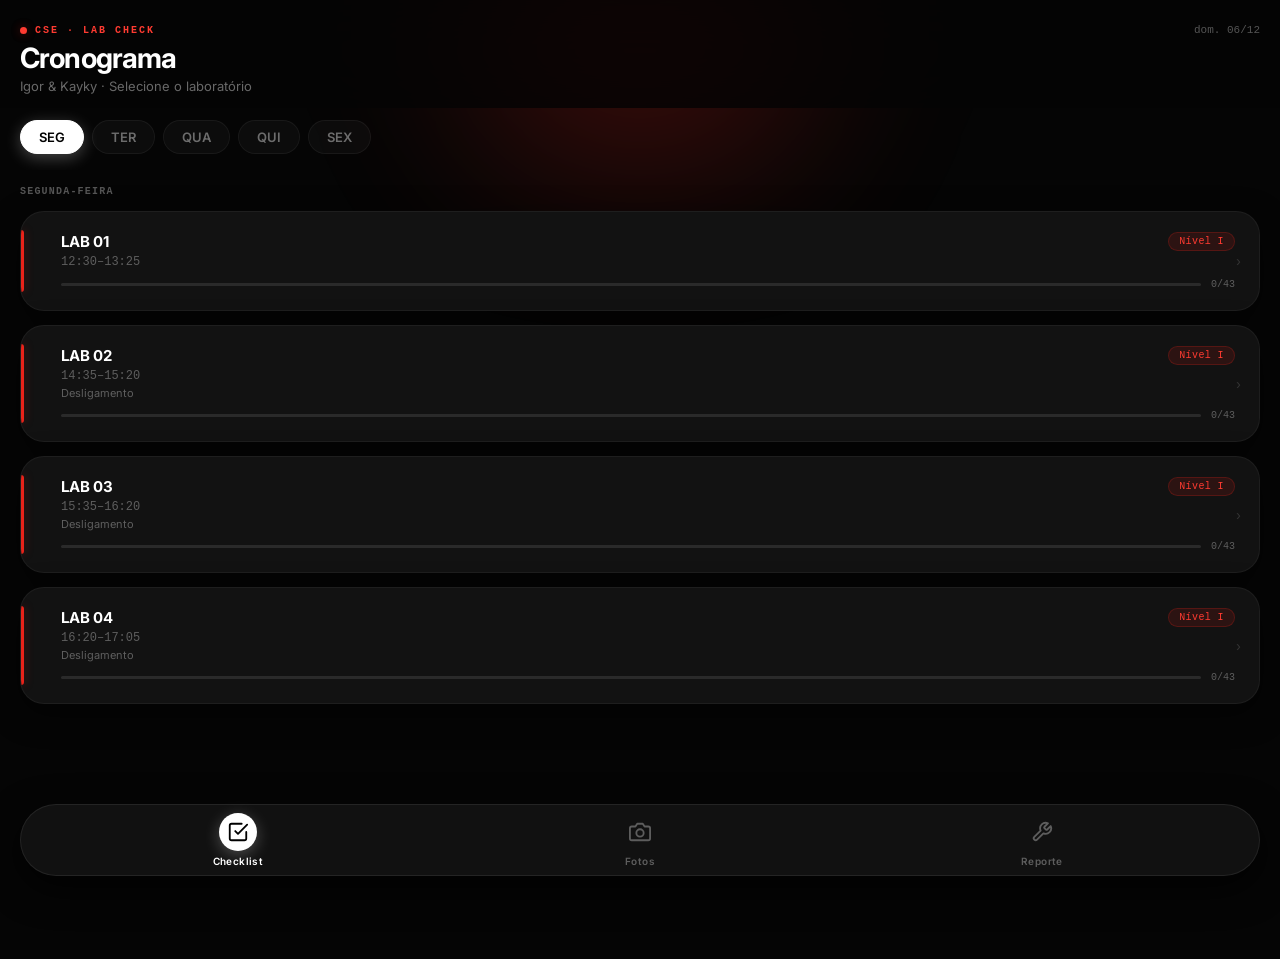
==== commit 852bf474: "New CSS New Drive @IgorAlmeidall" ====
--- a/index.html
+++ b/index.html
@@ -3,873 +3,14 @@
 <head>
 <meta charset="UTF-8">
 <meta name="viewport" content="width=device-width, initial-scale=1.0, maximum-scale=1.0, viewport-fit=cover">
-<meta name="theme-color" content="#4f8cff">
+<meta name="theme-color" content="#0a0a0a">
 <meta name="apple-mobile-web-app-capable" content="yes">
 <meta name="apple-mobile-web-app-status-bar-style" content="black-translucent">
 <meta name="apple-mobile-web-app-title" content="Lab System">
 <link rel="manifest" href="manifest.json">
 <link rel="apple-touch-icon" href="icons/icon-192.png">
 <title>CSE · Lab System</title>
-<style>
-
-  @import url('https://fonts.googleapis.com/css2?family=DM+Sans:wght@400;500;600;700&family=DM+Mono:wght@400;500&display=swap');
-
-  :root {
-    --bg: #0f1117;
-    --surface: #1a1d27;
-    --surface2: #222536;
-    --border: #2e3247;
-    --accent: #4f8cff;
-    --accent2: #38d9a9;
-    --danger: #ff6b6b;
-    --orange: #ffaa44;
-    --purple: #b57bee;
-    --text: #e8eaf6;
-    --text2: #8b90b0;
-    --text3: #5a5f7d;
-    --done-bg: #152318;
-    --done-border: #2d5a38;
-    --done-text: #6fcf97;
-    --radius: 14px;
-    --radius-sm: 8px;
-  }
-
-  * { margin:0; padding:0; box-sizing:border-box; -webkit-tap-highlight-color:transparent; }
-
-  body {
-    font-family:'DM Sans',sans-serif;
-    background:var(--bg);
-    color:var(--text);
-    min-height:100vh;
-    overflow-x:hidden;
-  }
-
-  /* ── SCREENS ── */
-  .screen { display:none; min-height:100vh; padding-bottom:70px; }
-  .screen.active { display:block; }
-
-  /* ══════════════════════════════
-     HOME
-  ══════════════════════════════ */
-  .home-header {
-    position:sticky; top:0; z-index:100;
-    background:rgba(15,17,23,0.97);
-    backdrop-filter:blur(18px);
-    border-bottom:1px solid var(--border);
-    padding:14px 16px 12px;
-  }
-  .home-header-row {
-    display:flex; align-items:center;
-    justify-content:space-between; margin-bottom:4px;
-  }
-  .logo {
-    font-family:'DM Mono',monospace;
-    font-size:11px; color:var(--accent);
-    letter-spacing:.12em; text-transform:uppercase;
-  }
-  .home-date { font-family:'DM Mono',monospace; font-size:11px; color:var(--text3); }
-  .home-title { font-size:17px; font-weight:700; color:var(--text); }
-  .home-sub { font-size:12px; color:var(--text3); margin-top:1px; }
-
-  /* Day tabs */
-  .day-tabs {
-    display:flex; gap:6px;
-    padding:10px 16px;
-    overflow-x:auto; scrollbar-width:none;
-    border-bottom:1px solid var(--border);
-    background:var(--bg);
-    position:sticky; top:80px; z-index:99;
-  }
-  .day-tabs::-webkit-scrollbar { display:none; }
-  .day-tab {
-    flex-shrink:0; padding:7px 14px;
-    border-radius:99px; border:1px solid var(--border);
-    background:none; color:var(--text2);
-    font-family:'DM Sans',sans-serif;
-    font-size:13px; font-weight:600;
-    cursor:pointer; transition:all .2s; white-space:nowrap;
-  }
-  .day-tab.active { background:var(--accent); border-color:var(--accent); color:#fff; }
-  .day-tab.today { border-color:var(--accent2); }
-  .day-tab.today:not(.active) { color:var(--accent2); }
-
-  /* Schedule */
-  .schedule-content { padding:14px 16px 100px; }
-
-  .schedule-day-label {
-    font-size:11px; font-weight:600; letter-spacing:.1em;
-    text-transform:uppercase; color:var(--text3);
-    font-family:'DM Mono',monospace;
-    margin-bottom:10px;
-    display:flex; align-items:center; gap:8px;
-  }
-  .today-badge {
-    background:rgba(56,217,169,.15);
-    color:var(--accent2); border-radius:99px;
-    font-size:9px; padding:2px 8px; letter-spacing:.08em;
-  }
-
-  .lab-card {
-    background:var(--surface);
-    border:1px solid var(--border);
-    border-radius:var(--radius);
-    padding:14px 16px;
-    margin-bottom:10px;
-    cursor:pointer;
-    transition:all .18s;
-    position:relative; overflow:hidden;
-  }
-  .lab-card:active { background:var(--surface2); transform:scale(.99); }
-  .lab-card.no-checklist { cursor:default; opacity:.6; }
-  .lab-card.no-checklist:active { transform:none; background:var(--surface); }
-  .lab-card.done-card { border-color:var(--done-border); background:var(--done-bg); }
-
-  .lab-card-accent {
-    position:absolute; left:0; top:0; bottom:0;
-    width:4px; border-radius:4px 0 0 4px;
-  }
-  .accent-nivel1 { background:var(--accent); }
-  .accent-nivel2 { background:var(--purple); }
-  .accent-completa { background:var(--accent2); }
-  .accent-none { background:var(--text3); }
-
-  .lab-card-inner { padding-left:12px; }
-  .lab-card-row {
-    display:flex; align-items:center;
-    justify-content:space-between; margin-bottom:4px;
-  }
-  .lab-name { font-size:15px; font-weight:700; color:var(--text); }
-  .lab-type-badge {
-    font-size:10px; font-family:'DM Mono',monospace;
-    padding:3px 9px; border-radius:99px; font-weight:500; letter-spacing:.04em;
-  }
-  .badge-nivel1 { background:rgba(79,140,255,.15); color:var(--accent); }
-  .badge-nivel2 { background:rgba(181,123,238,.15); color:var(--purple); }
-  .badge-completa { background:rgba(56,217,169,.15); color:var(--accent2); }
-  .badge-none { background:var(--surface2); color:var(--text3); }
-  .badge-done { background:rgba(56,217,169,.2); color:var(--accent2); }
-
-  .lab-time { font-family:'DM Mono',monospace; font-size:12px; color:var(--text3); }
-  .lab-note { font-size:11px; color:var(--text3); margin-top:2px; }
-  .lab-progress { display:flex; align-items:center; gap:8px; margin-top:8px; }
-  .lab-progress-bar { flex:1; height:4px; background:var(--surface2); border-radius:99px; overflow:hidden; }
-  .lab-progress-fill { height:100%; border-radius:99px; background:var(--accent2); transition:width .4s; }
-  .lab-progress-text { font-family:'DM Mono',monospace; font-size:10px; color:var(--text3); flex-shrink:0; }
-  .lab-arrow { position:absolute; right:14px; top:50%; transform:translateY(-50%); font-size:12px; color:var(--text3); }
-
-  /* ══════════════════════════════
-     CHECKLIST SCREEN
-  ══════════════════════════════ */
-  .checklist-header {
-    position:sticky; top:0; z-index:100;
-    background:rgba(15,17,23,0.97);
-    backdrop-filter:blur(18px);
-    border-bottom:1px solid var(--border);
-    padding:12px 16px 10px;
-  }
-  .checklist-header-row {
-    display:flex; align-items:center; gap:10px; margin-bottom:8px;
-  }
-  .back-btn {
-    background:none; border:1px solid var(--border);
-    color:var(--text2); font-family:'DM Sans',sans-serif;
-    font-size:13px; padding:5px 12px;
-    border-radius:99px; cursor:pointer; transition:all .2s; flex-shrink:0;
-  }
-  .back-btn:active { background:var(--surface2); color:var(--accent); }
-  .checklist-title-wrap { flex:1; min-width:0; }
-  .checklist-lab-name { font-size:15px; font-weight:700; color:var(--text); line-height:1.2; white-space:nowrap; overflow:hidden; text-overflow:ellipsis; }
-  .checklist-type-tag {
-    font-family:'DM Mono',monospace;
-    font-size:10px; font-weight:500;
-    padding:2px 8px; border-radius:99px;
-    display:inline-block; margin-top:3px;
-  }
-  .tag-nivel1 { background:rgba(79,140,255,.15); color:var(--accent); }
-  .tag-nivel2 { background:rgba(181,123,238,.15); color:var(--purple); }
-  .tag-completa { background:rgba(56,217,169,.15); color:var(--accent2); }
-  .reset-btn {
-    background:none; border:1px solid var(--border);
-    color:var(--text3); font-family:'DM Sans',sans-serif;
-    font-size:13px; padding:5px 10px;
-    border-radius:20px; cursor:pointer; transition:all .2s; flex-shrink:0;
-  }
-  .reset-btn:active { background:var(--surface2); color:var(--danger); border-color:var(--danger); }
-
-  .progress-bar-wrap { background:var(--surface2); border-radius:99px; height:5px; overflow:hidden; }
-  .progress-bar-fill {
-    height:100%;
-    background:linear-gradient(90deg,var(--accent),var(--accent2));
-    border-radius:99px;
-    transition:width .4s cubic-bezier(.4,0,.2,1); width:0%;
-  }
-  .progress-label { display:flex; justify-content:space-between; align-items:center; margin-top:4px; }
-  .progress-label span { font-size:11px; color:var(--text3); font-family:'DM Mono',monospace; }
-  .progress-label .pct { color:var(--accent2); font-weight:600; }
-
-  /* ── Step indicator ── */
-  .step-indicator {
-    display:flex; align-items:center; gap:6px;
-    padding:6px 16px 0;
-    font-size:11px; color:var(--text3);
-    font-family:'DM Mono',monospace;
-  }
-  .step-dot {
-    width:6px; height:6px; border-radius:50%;
-    background:var(--surface2); border:1px solid var(--border);
-    transition:all .3s;
-    flex-shrink:0;
-  }
-  .step-dot.active { background:var(--accent); border-color:var(--accent); transform:scale(1.3); }
-  .step-dot.completed { background:var(--accent2); border-color:var(--accent2); }
-  .step-label { margin-left:4px; color:var(--text2); font-size:11px; }
-
-  /* Tabs */
-  .tabs {
-    display:flex; gap:6px; padding:10px 16px;
-    overflow-x:auto; scrollbar-width:none;
-    border-bottom:1px solid var(--border);
-    background:var(--bg);
-    position:sticky; top:126px; z-index:99;
-  }
-  .tabs::-webkit-scrollbar { display:none; }
-  .tab {
-    flex-shrink:0; padding:7px 14px;
-    border-radius:99px; border:1px solid var(--border);
-    background:none; color:var(--text2);
-    font-family:'DM Sans',sans-serif;
-    font-size:13px; font-weight:500;
-    cursor:pointer; transition:all .2s; white-space:nowrap;
-    display:flex; align-items:center; gap:6px;
-  }
-  .tab.active { background:var(--accent); border-color:var(--accent); color:#fff; }
-  .tab.tab-done { border-color:var(--done-border); color:var(--accent2); }
-  .tab.tab-done.active { background:var(--accent2); border-color:var(--accent2); color:#0f1117; }
-  .tab .badge {
-    display:inline-block; background:rgba(255,255,255,.2);
-    border-radius:99px; font-size:10px; padding:1px 6px;
-    font-family:'DM Mono',monospace;
-  }
-  .tab:not(.active) .badge { background:var(--surface2); color:var(--text3); }
-  .tab.tab-done:not(.active) .badge { background:rgba(56,217,169,.15); color:var(--accent2); }
-  .tab .tab-check { font-size:11px; }
-
-  /* Content */
-  .content { padding:12px 16px 110px; }
-  .section { margin-bottom:14px; }
-
-  /* Section header */
-  .section-header {
-    display:flex; align-items:center; gap:10px;
-    padding:12px 14px;
-    background:var(--surface); border:1px solid var(--border);
-    border-radius:var(--radius) var(--radius) 0 0;
-    cursor:pointer; user-select:none;
-    transition:background .15s;
-  }
-  .section-header.collapsed { border-radius:var(--radius); }
-  .section-header:active { background:var(--surface2); }
-  .section-header.sec-done { background:var(--done-bg); border-color:var(--done-border); }
-  .section-num {
-    font-family:'DM Mono',monospace; font-size:10px; color:var(--accent);
-    background:rgba(79,140,255,.12); border-radius:6px;
-    padding:3px 7px; letter-spacing:.05em; flex-shrink:0;
-  }
-  .section-num.done { background:rgba(56,217,169,.12); color:var(--accent2); }
-  .section-title { flex:1; font-size:13px; font-weight:600; color:var(--text); }
-  .section-progress { font-family:'DM Mono',monospace; font-size:10px; color:var(--text3); flex-shrink:0; }
-  .section-progress.done { color:var(--accent2); }
-  .chevron { font-size:10px; color:var(--text3); transition:transform .25s; margin-left:2px; }
-  .collapsed .chevron { transform:rotate(-90deg); }
-
-  /* Mark all button */
-  .mark-all-btn {
-    padding:3px 10px; border-radius:99px;
-    border:1px solid var(--border);
-    background:none; color:var(--text3);
-    font-size:10px; font-family:'DM Mono',monospace;
-    cursor:pointer; transition:all .2s; flex-shrink:0;
-    white-space:nowrap;
-  }
-  .mark-all-btn:active { background:var(--surface2); color:var(--accent2); border-color:var(--accent2); }
-  .mark-all-btn.all-done { color:var(--accent2); border-color:var(--done-border); }
-
-  /* Section body */
-  .section-body {
-    border:1px solid var(--border); border-top:none;
-    border-radius:0 0 var(--radius) var(--radius); overflow:hidden;
-  }
-  .section-body.hidden { display:none; }
-
-  /* Item */
-  .item {
-    display:flex; align-items:flex-start; gap:12px;
-    padding:13px 14px;
-    background:var(--surface); border-bottom:1px solid var(--border);
-    cursor:pointer; transition:background .15s;
-    user-select:none; -webkit-user-select:none; position:relative;
-  }
-  .item:last-child { border-bottom:none; }
-  .item:active { background:var(--surface2); }
-  .item.checked { background:var(--done-bg); }
-
-  .checkbox {
-    flex-shrink:0; width:22px; height:22px; border-radius:7px;
-    border:2px solid var(--border); background:var(--surface2);
-    display:flex; align-items:center; justify-content:center;
-    transition:all .2s cubic-bezier(.4,0,.2,1);
-  }
-  .item.checked .checkbox { background:var(--accent2); border-color:var(--accent2); }
-  .checkmark { display:none; color:#0f1117; font-size:13px; font-weight:700; line-height:1; }
-  .item.checked .checkmark { display:block; }
-
-  .item-letter {
-    flex-shrink:0; font-family:'DM Mono',monospace;
-    font-size:10px; color:var(--text3); padding-top:3px; width:12px;
-  }
-  .item-text {
-    font-size:13.5px; line-height:1.5; color:var(--text); flex:1; transition:color .2s;
-  }
-  .item.checked .item-text {
-    color:var(--done-text);
-    text-decoration:line-through;
-    text-decoration-color:rgba(111,207,151,.4);
-  }
-
-  .ripple {
-    position:absolute; border-radius:50%;
-    background:rgba(79,140,255,.15); pointer-events:none;
-    animation:ripple-anim .5s ease-out forwards; transform:scale(0);
-  }
-  @keyframes ripple-anim { to { transform:scale(4); opacity:0; } }
-
-  /* ── Tab completion banner ── */
-  .tab-complete-banner {
-    display:none;
-    margin:0 0 14px;
-    padding:14px 16px;
-    background:var(--done-bg);
-    border:1px solid var(--done-border);
-    border-radius:var(--radius);
-    text-align:center;
-  }
-  .tab-complete-banner.visible { display:block; animation:fadeIn .4s ease; }
-  .tab-complete-banner h3 { font-size:15px; font-weight:700; color:var(--accent2); margin-bottom:4px; }
-  .tab-complete-banner p { font-size:12px; color:var(--text2); }
-  .next-tab-btn {
-    margin-top:10px;
-    padding:9px 20px; border-radius:99px;
-    border:none;
-    background:var(--accent2); color:#0f1117;
-    font-family:'DM Sans',sans-serif; font-size:13px; font-weight:700;
-    cursor:pointer; transition:opacity .2s;
-  }
-  .next-tab-btn:active { opacity:.8; }
-
-  @keyframes fadeIn { from { opacity:0; transform:translateY(6px); } to { opacity:1; transform:none; } }
-
-  /* Bottom bar */
-  .bottom-bar {
-    position:fixed; bottom:0; left:0; right:0;
-    padding:10px 16px 20px;
-    background:rgba(15,17,23,.97); backdrop-filter:blur(18px);
-    border-top:1px solid var(--border);
-    display:flex; align-items:center; justify-content:space-between;
-    gap:12px; z-index:200;
-  }
-  .bottom-stats { display:flex; gap:16px; }
-  .bstat { text-align:center; }
-  .bstat-val { font-family:'DM Mono',monospace; font-size:18px; font-weight:700; color:var(--accent); line-height:1; }
-  .bstat-val.done { color:var(--accent2); }
-  .bstat-label { font-size:10px; color:var(--text3); margin-top:2px; }
-
-  .complete-btn {
-    background:linear-gradient(135deg,var(--accent),var(--accent2));
-    border:none; color:#0f1117;
-    font-family:'DM Sans',sans-serif;
-    font-size:13px; font-weight:700;
-    padding:10px 18px; border-radius:99px;
-    cursor:pointer; transition:opacity .2s,transform .1s; white-space:nowrap;
-  }
-  .complete-btn:disabled { opacity:.35; background:var(--surface2); color:var(--text3); }
-  .complete-btn:active { transform:scale(.97); }
-
-  /* Modal */
-  .modal-overlay {
-    display:none; position:fixed; inset:0;
-    background:rgba(0,0,0,.75); backdrop-filter:blur(6px);
-    z-index:500; align-items:flex-end; justify-content:center;
-  }
-  .modal-overlay.open { display:flex; }
-  .modal {
-    background:var(--surface); border:1px solid var(--border);
-    border-radius:20px 20px 0 0; width:100%; max-width:500px;
-    padding:20px 20px 36px;
-    animation:slideUp .3s cubic-bezier(.4,0,.2,1);
-  }
-  @keyframes slideUp { from { transform:translateY(100%); opacity:0; } to { transform:translateY(0); opacity:1; } }
-  .modal-handle { width:36px; height:4px; background:var(--border); border-radius:99px; margin:0 auto 20px; }
-  .modal h2 { font-size:18px; font-weight:700; margin-bottom:6px; text-align:center; }
-  .modal p { font-size:13px; color:var(--text2); text-align:center; margin-bottom:20px; }
-  .modal-emoji { font-size:48px; text-align:center; display:block; margin-bottom:12px; }
-  .modal-actions { display:flex; flex-direction:column; gap:10px; }
-  .modal-btn {
-    width:100%; padding:13px; border-radius:var(--radius);
-    border:none; font-family:'DM Sans',sans-serif;
-    font-size:14px; font-weight:600; cursor:pointer; transition:opacity .2s;
-  }
-  .modal-btn.primary { background:linear-gradient(135deg,var(--accent),var(--accent2)); color:#0f1117; }
-  .modal-btn.secondary { background:var(--surface2); color:var(--text2); border:1px solid var(--border); }
-  .modal-btn:active { opacity:.8; }
-
-  .pending-list {
-    background:var(--surface2); border-radius:var(--radius-sm);
-    padding:10px 14px; margin-bottom:16px;
-    max-height:180px; overflow-y:auto;
-  }
-  .pending-list p {
-    font-size:11px; color:var(--text3); margin-bottom:6px; text-align:left;
-    font-weight:600; letter-spacing:.05em; text-transform:uppercase;
-    font-family:'DM Mono',monospace;
-  }
-  .pending-item {
-    font-size:12px; color:var(--text2); padding:4px 0;
-    border-bottom:1px solid var(--border); text-align:left; line-height:1.4;
-  }
-  .pending-item:last-child { border-bottom:none; }
-  .section-tag {
-    display:inline-block; background:rgba(79,140,255,.1); color:var(--accent);
-    font-size:9px; font-family:'DM Mono',monospace;
-    padding:1px 5px; border-radius:4px; margin-right:5px;
-  }
-
-  /* ── Toast notification ── */
-  .toast-container { position:fixed; top:14px; left:50%; transform:translateX(-50%); z-index:9999; display:flex; flex-direction:column; align-items:center; gap:8px; pointer-events:none; }
-  .toast {
-    background:var(--surface2);
-    border:1px solid var(--border);
-    border-radius:99px;
-    padding:8px 18px;
-    font-size:13px; font-weight:600; color:var(--text);
-    display:flex; align-items:center; gap:8px;
-    animation:toastIn .3s cubic-bezier(.4,0,.2,1);
-    pointer-events:none; white-space:nowrap;
-    box-shadow:0 4px 24px rgba(0,0,0,.4);
-  }
-  .toast.success { border-color:var(--done-border); color:var(--accent2); background:var(--done-bg); }
-  .toast.info { border-color:var(--accent); color:var(--accent); }
-  .toast.out { animation:toastOut .3s ease forwards; }
-  @keyframes toastIn { from { opacity:0; transform:translateY(-10px) scale(.95); } to { opacity:1; transform:none; } }
-  @keyframes toastOut { to { opacity:0; transform:translateY(-10px) scale(.95); } }
-
-  /* ── WhatsApp share button ── */
-  .wa-btn {
-    display:flex; align-items:center; gap:8px;
-    width:100%; padding:13px; border-radius:var(--radius);
-    border:1px solid #25d366;
-    background:rgba(37,211,102,.08);
-    color:#25d366;
-    font-family:'DM Sans',sans-serif;
-    font-size:14px; font-weight:600; cursor:pointer; transition:opacity .2s;
-    text-align:center; justify-content:center;
-  }
-  .wa-btn:active { opacity:.8; }
-
-  /* ══════════════════════════════
-     DEFEITO FAB
-  ══════════════════════════════ */
-  .defeito-fab {
-    position:fixed; bottom:80px; right:16px;
-    width:46px; height:46px; border-radius:50%;
-    border:none; cursor:pointer; z-index:190;
-    background:linear-gradient(135deg,var(--danger),#c0392b);
-    color:#fff; font-size:20px;
-    display:flex; align-items:center; justify-content:center;
-    box-shadow:0 4px 18px rgba(255,107,107,.45);
-    transition:transform .15s, opacity .2s;
-  }
-  .defeito-fab:active { transform:scale(.93); }
-  .defeito-fab.has-open { box-shadow:0 4px 18px rgba(255,107,107,.7); }
-  .defeito-fab-badge {
-    position:absolute; top:-4px; right:-4px;
-    background:var(--orange); color:#0f1117;
-    font-size:9px; font-weight:700; font-family:'DM Mono',monospace;
-    border-radius:99px; min-width:16px; height:16px;
-    display:flex; align-items:center; justify-content:center;
-    padding:0 4px; border:2px solid var(--bg);
-  }
-
-  /* ══════════════════════════════
-     DEFEITO MODAL
-  ══════════════════════════════ */
-  .defeito-overlay {
-    display:none; position:fixed; inset:0;
-    background:rgba(0,0,0,.82); backdrop-filter:blur(8px);
-    z-index:600; align-items:flex-end; justify-content:center;
-  }
-  .defeito-overlay.open { display:flex; }
-  .defeito-sheet {
-    background:var(--surface); border:1px solid var(--border);
-    border-radius:20px 20px 0 0; width:100%; max-width:500px;
-    max-height:90vh; display:flex; flex-direction:column;
-    animation:slideUp .3s cubic-bezier(.4,0,.2,1);
-  }
-  .defeito-sheet-head {
-    padding:16px 20px 12px; border-bottom:1px solid var(--border);
-    flex-shrink:0;
-  }
-  .defeito-handle { width:36px; height:4px; background:var(--border); border-radius:99px; margin:0 auto 14px; }
-  .defeito-sheet-head-row {
-    display:flex; align-items:center; justify-content:space-between;
-  }
-  .defeito-sheet-title { font-size:15px; font-weight:700; color:var(--text); }
-  .defeito-close-btn {
-    background:none; border:1px solid var(--border);
-    color:var(--text3); font-size:13px; padding:4px 10px;
-    border-radius:99px; cursor:pointer; font-family:'DM Sans',sans-serif;
-  }
-  .defeito-close-btn:active { color:var(--danger); border-color:var(--danger); }
-
-  .defeito-sheet-body { flex:1; overflow-y:auto; padding:16px 20px; }
-
-  /* Form */
-  .defeito-form { margin-bottom:20px; }
-  .defeito-form-label {
-    font-size:11px; font-weight:600; letter-spacing:.08em; text-transform:uppercase;
-    color:var(--text3); font-family:'DM Mono',monospace; display:block; margin-bottom:6px;
-  }
-  .defeito-input {
-    width:100%; background:var(--surface2); border:1px solid var(--border);
-    border-radius:var(--radius-sm); color:var(--text);
-    font-family:'DM Sans',sans-serif; font-size:13px;
-    padding:10px 12px; resize:none; outline:none;
-    transition:border-color .2s;
-  }
-  .defeito-input:focus { border-color:var(--accent); }
-  .defeito-input::placeholder { color:var(--text3); }
-
-  .defeito-file-wrap {
-    border:1.5px dashed var(--border); border-radius:var(--radius-sm);
-    padding:14px; text-align:center; cursor:pointer;
-    transition:border-color .2s, background .2s;
-    position:relative; margin-bottom:10px;
-  }
-  .defeito-file-wrap:hover { border-color:var(--accent); background:rgba(79,140,255,.04); }
-  .defeito-file-wrap input[type=file] {
-    position:absolute; inset:0; opacity:0; cursor:pointer; width:100%; height:100%;
-  }
-  .defeito-file-label { font-size:12px; color:var(--text3); pointer-events:none; }
-  .defeito-file-preview {
-    width:100%; max-height:140px; object-fit:cover;
-    border-radius:var(--radius-sm); margin-top:8px; display:none;
-    border:1px solid var(--border);
-  }
-
-  .defeito-pc-wrap { margin-bottom:10px; }
-  .defeito-pc-select {
-    width:100%; background:var(--surface2); border:1px solid var(--border);
-    border-radius:var(--radius-sm); color:var(--text);
-    font-family:'DM Sans',sans-serif; font-size:13px;
-    padding:10px 12px; outline:none; cursor:pointer;
-  }
-  .defeito-pc-select:focus { border-color:var(--accent); }
-
-  .defeito-submit-btn {
-    width:100%; padding:12px; border-radius:var(--radius);
-    border:none; background:var(--danger); color:#fff;
-    font-family:'DM Sans',sans-serif; font-size:14px; font-weight:700;
-    cursor:pointer; transition:opacity .2s; margin-top:4px;
-  }
-  .defeito-submit-btn:active { opacity:.8; }
-  .defeito-submit-btn:disabled { opacity:.4; cursor:default; }
-
-  /* Defeito list */
-  .defeito-list-title {
-    font-size:11px; font-weight:600; letter-spacing:.08em; text-transform:uppercase;
-    color:var(--text3); font-family:'DM Mono',monospace;
-    margin-bottom:10px; display:flex; align-items:center; gap:8px;
-  }
-  .defeito-count-badge {
-    background:var(--surface2); color:var(--text3);
-    font-size:9px; padding:2px 7px; border-radius:99px;
-    font-family:'DM Mono',monospace;
-  }
-  .defeito-empty {
-    text-align:center; padding:24px 0;
-    font-size:13px; color:var(--text3);
-  }
-  .defeito-card {
-    background:var(--surface2); border:1px solid var(--border);
-    border-radius:var(--radius-sm); padding:12px; margin-bottom:10px;
-    position:relative;
-  }
-  .defeito-card-head {
-    display:flex; align-items:flex-start; justify-content:space-between; gap:8px; margin-bottom:8px;
-  }
-  .defeito-card-meta { display:flex; flex-direction:column; gap:2px; flex:1; min-width:0; }
-  .defeito-card-pc {
-    font-size:11px; font-family:'DM Mono',monospace;
-    color:var(--accent); font-weight:600;
-  }
-  .defeito-card-date { font-size:10px; color:var(--text3); font-family:'DM Mono',monospace; }
-  .defeito-status-badge {
-    flex-shrink:0; font-size:9px; font-family:'DM Mono',monospace;
-    font-weight:700; letter-spacing:.06em; text-transform:uppercase;
-    padding:3px 9px; border-radius:99px; cursor:pointer;
-    transition:all .2s; border:1px solid transparent;
-  }
-  .defeito-status-badge.pendente {
-    background:rgba(255,170,68,.12); color:var(--orange); border-color:rgba(255,170,68,.3);
-  }
-  .defeito-status-badge.consertado {
-    background:rgba(56,217,169,.12); color:var(--accent2); border-color:rgba(56,217,169,.3);
-  }
-  .defeito-card-img {
-    width:100%; max-height:160px; object-fit:cover;
-    border-radius:6px; margin-bottom:8px; border:1px solid var(--border);
-  }
-  .defeito-card-desc { font-size:13px; color:var(--text2); line-height:1.5; }
-  .defeito-delete-btn {
-    position:absolute; top:8px; right:8px;
-    background:none; border:none; color:var(--text3);
-    font-size:14px; cursor:pointer; padding:4px 6px;
-    border-radius:6px; transition:color .2s, background .2s;
-    /* hidden by default, shown on card hover */
-    opacity:0.4;
-  }
-  .defeito-delete-btn:hover { color:var(--danger); opacity:1; background:rgba(255,107,107,.1); }
-
-
-  /* ══════════════════════════════
-     BOTTOM NAV
-  ══════════════════════════════ */
-  .bottom-nav {
-    position:fixed; bottom:0; left:0; right:0; z-index:300;
-    background:rgba(15,17,23,.97); backdrop-filter:blur(18px);
-    border-top:1px solid var(--border);
-    display:flex; align-items:stretch;
-    padding-bottom:env(safe-area-inset-bottom,0px);
-  }
-  .nav-btn {
-    flex:1; display:flex; flex-direction:column;
-    align-items:center; justify-content:center;
-    padding:10px 4px 8px; border:none; background:none; cursor:pointer;
-    color:var(--text3); font-family:'DM Sans',sans-serif;
-    font-size:10px; font-weight:600; letter-spacing:.04em;
-    gap:4px; transition:color .2s; position:relative;
-  }
-  .nav-btn.active { color:var(--accent); }
-  .nav-btn.nav-fotos.active { color:var(--orange); }
-  .nav-btn.nav-reporte.active { color:var(--danger); }
-  .nav-icon { font-size:20px; line-height:1; }
-  .nav-badge {
-    position:absolute; top:6px; right:calc(50% - 16px);
-    background:var(--danger); color:#fff;
-    font-size:9px; font-weight:700; font-family:'DM Mono',monospace;
-    min-width:16px; height:16px; border-radius:99px;
-    display:none; align-items:center; justify-content:center; padding:0 4px;
-  }
-  /* ajusta bottom-bar do checklist para ficar acima da nav */
-  .bottom-bar { bottom:60px !important; }
-  .defeito-fab { bottom:130px !important; }
-
-  /* ══════════════════════════════
-     FOTOS DOS POSTOS
-  ══════════════════════════════ */
-  .fotos-header {
-    position:sticky; top:0; z-index:100;
-    background:rgba(15,17,23,.97); backdrop-filter:blur(18px);
-    border-bottom:1px solid var(--border); padding:14px 16px 12px;
-  }
-  .fotos-title-row { display:flex; align-items:center; justify-content:space-between; margin-bottom:10px; }
-  .fotos-title { font-size:17px; font-weight:700; }
-  .fotos-sub { font-size:12px; color:var(--text3); }
-  .fotos-lab-tabs { display:flex; gap:6px; overflow-x:auto; scrollbar-width:none; }
-  .fotos-lab-tabs::-webkit-scrollbar { display:none; }
-  .fotos-lab-tab {
-    flex-shrink:0; padding:6px 14px; border-radius:99px;
-    border:1px solid var(--border); background:none; color:var(--text2);
-    font-size:12px; font-weight:600; cursor:pointer; transition:all .2s;
-    font-family:'DM Sans',sans-serif;
-  }
-  .fotos-lab-tab.active { background:var(--orange); border-color:var(--orange); color:#0f1117; }
-  .fotos-content { padding:14px 16px 20px; }
-  .fotos-section-label {
-    font-size:11px; font-weight:600; letter-spacing:.1em; text-transform:uppercase;
-    color:var(--text3); font-family:'DM Mono',monospace; margin-bottom:10px;
-    display:flex; align-items:center; justify-content:space-between;
-  }
-  .fotos-count { font-size:11px; color:var(--accent2); font-family:'DM Mono',monospace; }
-  .posto-grid { display:grid; grid-template-columns:repeat(auto-fill,minmax(150px,1fr)); gap:10px; margin-bottom:20px; }
-  .posto-card {
-    background:var(--surface); border:1px solid var(--border);
-    border-radius:var(--radius-sm); overflow:hidden; cursor:pointer;
-    transition:all .18s; position:relative;
-  }
-  .posto-card:active { transform:scale(.97); }
-  .posto-card.has-foto { border-color:rgba(255,170,68,.35); }
-  .posto-thumb { width:100%; aspect-ratio:4/3; object-fit:cover; display:block; background:var(--surface2); }
-  .posto-thumb-empty {
-    width:100%; aspect-ratio:4/3; display:flex; flex-direction:column;
-    align-items:center; justify-content:center; background:var(--surface2); gap:6px;
-  }
-  .posto-thumb-icon { font-size:22px; color:var(--text3); }
-  .posto-thumb-txt { font-size:10px; color:var(--text3); }
-  .posto-label { padding:7px 10px; }
-  .posto-num { font-family:'DM Mono',monospace; font-size:11px; font-weight:600; color:var(--text); display:block; }
-  .posto-date { font-size:10px; color:var(--text3); margin-top:1px; }
-  .posto-dot { position:absolute; top:6px; right:6px; width:8px; height:8px; border-radius:50%; background:var(--orange); }
-
-  /* Drive connect */
-  .drive-connect-wrap {
-    display:flex; flex-direction:column; align-items:center; justify-content:center;
-    padding:48px 24px; gap:14px; text-align:center;
-  }
-  .drive-connect-icon { font-size:48px; }
-  .drive-connect-title { font-size:16px; font-weight:700; color:var(--text); }
-  .drive-connect-sub { font-size:13px; color:var(--text3); line-height:1.5; }
-  .drive-connect-btn {
-    margin-top:8px; padding:12px 28px; border-radius:99px;
-    background:linear-gradient(135deg,var(--orange),#ff8c42);
-    border:none; color:#0f1117; font-family:'DM Sans',sans-serif;
-    font-size:14px; font-weight:700; cursor:pointer; transition:opacity .2s;
-  }
-  .drive-connect-btn:active { opacity:.8; }
-  .drive-token-info {
-    display:flex; align-items:center; gap:8px;
-    padding:8px 14px; background:rgba(56,217,169,.08);
-    border:1px solid rgba(56,217,169,.2); border-radius:99px;
-    font-size:11px; color:var(--accent2); font-family:'DM Mono',monospace;
-    margin-bottom:12px;
-  }
-
-  /* Modal foto */
-  .foto-modal-overlay {
-    display:none; position:fixed; inset:0;
-    background:rgba(0,0,0,.85); z-index:600;
-    align-items:flex-end; justify-content:center;
-  }
-  .foto-modal-overlay.open { display:flex; }
-  .foto-modal {
-    background:var(--surface); border:1px solid var(--border);
-    border-radius:20px 20px 0 0; width:100%; max-width:500px;
-    padding:16px 16px 32px;
-    animation:slideUp .3s cubic-bezier(.4,0,.2,1);
-    position:relative;
-  }
-  .foto-modal-handle { width:40px; height:4px; border-radius:99px; background:var(--border); margin:0 auto 14px; }
-  .foto-modal-title { font-size:15px; font-weight:700; margin-bottom:4px; }
-  .foto-modal-sub { font-size:12px; color:var(--text3); margin-bottom:14px; }
-  .foto-modal-tabs { display:flex; gap:8px; margin-bottom:14px; }
-  .foto-tab-btn {
-    flex:1; padding:8px; border-radius:var(--radius-sm);
-    border:1px solid var(--border); background:none; color:var(--text2);
-    font-size:12px; font-weight:600; cursor:pointer;
-    font-family:'DM Sans',sans-serif; transition:all .2s;
-  }
-  .foto-tab-btn.active { background:var(--orange); border-color:var(--orange); color:#0f1117; }
-  .foto-preview-area {
-    width:100%; aspect-ratio:4/3; object-fit:cover;
-    border-radius:var(--radius-sm); border:1px solid var(--border);
-    background:var(--surface2); display:block; margin-bottom:12px;
-  }
-  .foto-empty-area {
-    width:100%; aspect-ratio:4/3; display:flex; flex-direction:column;
-    align-items:center; justify-content:center;
-    border-radius:var(--radius-sm); border:1px dashed var(--border);
-    background:var(--surface2); gap:8px; margin-bottom:12px;
-    color:var(--text3); font-size:13px;
-  }
-  .foto-upload-btn {
-    width:100%; padding:12px; border-radius:99px;
-    background:var(--surface2); border:1px solid var(--border); color:var(--text2);
-    font-family:'DM Sans',sans-serif; font-size:13px; font-weight:600;
-    cursor:pointer; margin-bottom:8px; position:relative; overflow:hidden;
-  }
-  .foto-upload-btn input { position:absolute; inset:0; opacity:0; cursor:pointer; }
-  .foto-save-btn {
-    width:100%; padding:12px; border-radius:99px;
-    background:linear-gradient(135deg,var(--orange),#ff8c42);
-    border:none; color:#0f1117; font-family:'DM Sans',sans-serif;
-    font-size:13px; font-weight:700; cursor:pointer;
-  }
-  .foto-save-btn:disabled { opacity:.4; background:var(--surface2); color:var(--text3); }
-  .foto-delete-btn {
-    width:100%; padding:10px; border-radius:99px; background:none;
-    border:1px solid rgba(255,107,107,.3); color:var(--danger);
-    font-family:'DM Sans',sans-serif; font-size:13px; cursor:pointer; margin-top:6px;
-  }
-  .foto-modal-close {
-    position:absolute; top:16px; right:16px;
-    background:none; border:none; color:var(--text3); font-size:18px; cursor:pointer;
-  }
-  .foto-loading-overlay {
-    position:absolute; inset:0; background:rgba(15,17,23,.8);
-    border-radius:20px 20px 0 0; display:none;
-    align-items:center; justify-content:center; z-index:10;
-  }
-  .foto-loading-overlay.active { display:flex; }
-  @keyframes spin { to { transform:rotate(360deg); } }
-  .spinner { width:36px; height:36px; border:3px solid rgba(255,170,68,.2); border-top:3px solid var(--orange); border-radius:50%; animation:spin 1s linear infinite; }
-
-  /* ══════════════════════════════
-     REPORTE TI
-  ══════════════════════════════ */
-  .reporte-content { padding:16px 16px 20px; }
-  .reporte-header-card {
-    background:linear-gradient(135deg,#c0392b,#a93226);
-    border-radius:var(--radius); padding:20px; margin-bottom:20px; text-align:center;
-  }
-  .reporte-header-card h1 { font-size:22px; font-weight:700; margin-bottom:4px; }
-  .reporte-header-card p { font-size:13px; color:rgba(255,255,255,.8); }
-  .r-form-group { margin-bottom:16px; }
-  .r-label {
-    display:block; font-size:11px; font-weight:600; color:var(--text3);
-    letter-spacing:.06em; text-transform:uppercase;
-    font-family:'DM Mono',monospace; margin-bottom:8px;
-  }
-  .r-input {
-    width:100%; background:var(--surface); border:1px solid var(--border);
-    color:var(--text); font-family:'DM Sans',sans-serif;
-    font-size:15px; padding:12px 14px; border-radius:var(--radius-sm);
-    outline:none; -webkit-appearance:none; appearance:none; box-sizing:border-box;
-  }
-  .r-input:focus { border-color:var(--danger); }
-  select.r-input {
-    background-image:url("data:image/svg+xml;charset=UTF-8,%3csvg xmlns='http://www.w3.org/2000/svg' viewBox='0 0 24 24' fill='none' stroke='%238b90b0' stroke-width='2'%3e%3cpolyline points='6 9 12 15 18 9'%3e%3c/polyline%3e%3c/svg%3e");
-    background-repeat:no-repeat; background-position:right 12px center;
-    background-size:18px; padding-right:36px;
-  }
-  textarea.r-input { resize:vertical; min-height:90px; }
-  .r-file-wrap {
-    border:1px dashed var(--border); border-radius:var(--radius-sm);
-    padding:14px; text-align:center; cursor:pointer; position:relative; overflow:hidden;
-  }
-  .r-file-wrap input[type=file] { position:absolute; inset:0; opacity:0; cursor:pointer; font-size:0; }
-  .r-file-label { font-size:13px; color:var(--text3); pointer-events:none; }
-  .r-preview { width:100%; max-height:180px; object-fit:cover; border-radius:var(--radius-sm); margin-top:10px; border:1px solid var(--border); display:none; }
-  .r-info {
-    background:rgba(79,140,255,.08); border-left:3px solid var(--accent);
-    border-radius:0 var(--radius-sm) var(--radius-sm) 0;
-    padding:12px 14px; margin-bottom:16px;
-  }
-  .r-info p { font-size:12px; color:var(--text2); line-height:1.5; margin:0; }
-  .r-submit-btn {
-    width:100%; padding:14px; border-radius:99px;
-    background:linear-gradient(135deg,#e74c3c,#c0392b);
-    border:none; color:#fff; font-family:'DM Sans',sans-serif;
-    font-size:15px; font-weight:700; cursor:pointer; margin-top:8px;
-    display:flex; align-items:center; justify-content:center; gap:8px;
-  }
-  .r-submit-btn:active { opacity:.85; }
-  .r-submit-btn:disabled { opacity:.5; cursor:not-allowed; }
-  .r-loading {
-    display:none; position:fixed; inset:0; background:rgba(0,0,0,.6);
-    z-index:800; align-items:center; justify-content:center;
-  }
-  .r-loading.active { display:flex; }
-  .r-spinner { width:44px; height:44px; border:3px solid rgba(231,76,60,.2); border-top:3px solid var(--danger); border-radius:50%; animation:spin 1s linear infinite; }
-</style>
+<link rel="stylesheet" href="css/style.css">
 </head>
 <body>
 
@@ -899,12 +40,12 @@
 <div class="screen" id="screen-checklist">
   <div class="checklist-header">
     <div class="checklist-header-row">
-      <button class="back-btn" onclick="goHome()">← Voltar</button>
+      <button class="back-btn" onclick="goHome()"><svg width="18" height="18" viewBox="0 0 24 24" fill="none" stroke="currentColor" stroke-width="2.5" stroke-linecap="round" stroke-linejoin="round"><line x1="19" y1="12" x2="5" y2="12"/><polyline points="12 19 5 12 12 5"/></svg></button>
       <div class="checklist-title-wrap">
         <div class="checklist-lab-name" id="clLabName">LAB 01</div>
         <span class="checklist-type-tag" id="clTypeTag">Nível I</span>
       </div>
-      <button class="reset-btn" onclick="resetChecklist()" title="Limpar tudo">↺</button>
+      <button class="reset-btn" onclick="resetChecklist()" title="Limpar tudo"><svg width="18" height="18" viewBox="0 0 24 24" fill="none" stroke="currentColor" stroke-width="2.5" stroke-linecap="round" stroke-linejoin="round"><path d="M23 4v6h-6"/><path d="M20.49 15a9 9 0 1 1-2.12-9.36L23 10"/></svg></button>
     </div>
     <div class="progress-bar-wrap">
       <div class="progress-bar-fill" id="progressBar"></div>
@@ -966,7 +107,7 @@
         <label class="defeito-form-label">Foto do defeito</label>
         <div class="defeito-file-wrap" id="defeitoFileWrap">
           <input type="file" accept="image/*" capture="environment" id="defeitoFileInput" onchange="handleDefeitoPhoto(event)">
-          <span class="defeito-file-label" id="defeitoFileLabel">📷 Toque para tirar foto ou selecionar</span>
+          <span class="defeito-file-label" id="defeitoFileLabel">Toque para tirar foto ou selecionar</span>
           <img class="defeito-file-preview" id="defeitoFilePreview" alt="preview">
         </div>
 
@@ -996,7 +137,7 @@
 <div class="modal-overlay" id="modalOverlay" onclick="closeModalOutside(event)">
   <div class="modal">
     <div class="modal-handle"></div>
-    <span class="modal-emoji" id="modalEmoji">✅</span>
+    <span class="modal-emoji" id="modalEmoji">&#10003;</span>
     <h2 id="modalTitle">Checklist completo!</h2>
     <p id="modalDesc"></p>
     <div id="pendingListContainer"></div>
@@ -1018,12 +159,12 @@
   <div class="fotos-header">
     <div class="fotos-title-row">
       <div>
-        <div class="fotos-title">📸 Fotos dos Postos</div>
+        <div class="fotos-title">Fotos dos Postos</div>
         <div class="fotos-sub">Referência visual · 2 fotos por posto</div>
       </div>
     </div>
     <div id="driveTokenInfo" style="display:none" class="drive-token-info">
-      ✓ Drive conectado · <span id="driveMinLeft"></span>min restantes
+      Drive conectado · <span id="driveMinLeft"></span>min restantes
       &nbsp;·&nbsp; <span style="cursor:pointer;text-decoration:underline" onclick="driveLogout()">sair</span>
     </div>
     <div class="fotos-lab-tabs" id="fotosLabTabs"></div>
@@ -1040,13 +181,13 @@
     <div class="foto-modal-title" id="fotoModalTitle">Posto 01</div>
     <div class="foto-modal-sub" id="fotoModalSub">LAB 01 · Selecione o tipo</div>
     <div class="foto-modal-tabs">
-      <button class="foto-tab-btn active" id="fotoTabFrente"  onclick="switchFotoTab('frente')">📷 Frente</button>
-      <button class="foto-tab-btn"        id="fotoTabDetalhe" onclick="switchFotoTab('detalhe')">🔍 Detalhe</button>
+      <button class="foto-tab-btn active" id="fotoTabFrente"  onclick="switchFotoTab('frente')">Frente</button>
+      <button class="foto-tab-btn"        id="fotoTabDetalhe" onclick="switchFotoTab('detalhe')">Detalhe</button>
     </div>
     <img   class="foto-preview-area" id="fotoPreviewImg" alt="foto" style="display:none">
-    <div   class="foto-empty-area"   id="fotoEmptyArea"><span style="font-size:32px">📷</span><span>Nenhuma foto ainda</span></div>
+    <div   class="foto-empty-area"   id="fotoEmptyArea"><svg width="32" height="32" viewBox="0 0 24 24" fill="none" stroke="currentColor" stroke-width="1.5" opacity="0.4"><path d="M23 19a2 2 0 01-2 2H3a2 2 0 01-2-2V8a2 2 0 012-2h4l2-3h6l2 3h4a2 2 0 012 2z"/><circle cx="12" cy="13" r="4"/></svg><span>Nenhuma foto ainda</span></div>
     <label class="foto-upload-btn">
-      📸 Tirar foto / selecionar
+      Tirar foto / selecionar
       <input type="file" accept="image/*" capture="environment" id="fotoUploadInput" onchange="handleFotoUpload(event)">
     </label>
     <button class="foto-save-btn"   id="fotoSaveBtn"   onclick="salvarFoto()"  disabled>Salvar foto</button>
@@ -1058,14 +199,14 @@
 <div class="screen" id="screen-reporte">
   <div class="reporte-content">
     <div class="reporte-header-card">
-      <h1>🔧 TI Reporte</h1>
+      <h1>TI Reporte</h1>
       <p>Reporte + WhatsApp Automático</p>
     </div>
     <div class="r-info">
-      <p>💡 Após enviar, o WhatsApp abrirá com o reporte formatado e pronto para enviar.</p>
+      <p>Após enviar, o WhatsApp abrirá com o reporte formatado e pronto para enviar.</p>
     </div>
     <div class="r-form-group">
-      <label class="r-label">📍 Laboratório</label>
+      <label class="r-label">Laboratório</label>
       <select id="rLab" class="r-input">
         <option value="">Selecione um laboratório</option>
         <option value="LAB 01">Laboratório 01</option>
@@ -1075,11 +216,11 @@
       </select>
     </div>
     <div class="r-form-group">
-      <label class="r-label">💻 Número do PC</label>
+      <label class="r-label">Número do PC</label>
       <input type="number" id="rPc" class="r-input" min="1" max="41" placeholder="1 a 41">
     </div>
     <div class="r-form-group">
-      <label class="r-label">⚙️ Tipo de Problema</label>
+      <label class="r-label">Tipo de Problema</label>
       <select id="rTipo" class="r-input">
         <option value="">Selecione</option>
         <option value="Periféricos">Periféricos (Teclado, Mouse, etc)</option>
@@ -1091,14 +232,14 @@
       </select>
     </div>
     <div class="r-form-group">
-      <label class="r-label">📝 Descrição</label>
-      <textarea id="rDesc" class="r-input" placeholder="Descreva o problema em detalhes..."></textarea>
+      <label class="r-label">Descrição</label>
+      <textarea id="rDesc" class="r-input" placeholder="Descreva o problem em detalhes..."></textarea>
     </div>
     <div class="r-form-group">
-      <label class="r-label">📸 Foto do Problema</label>
+      <label class="r-label">Foto do Problema</label>
       <div class="r-file-wrap">
         <input type="file" accept="image/*" capture="environment" id="rFoto" onchange="handleRFoto(event)">
-        <span class="r-file-label" id="rFotoLabel">📷 Toque para tirar foto ou selecionar</span>
+        <span class="r-file-label" id="rFotoLabel">Toque para tirar foto ou selecionar</span>
       </div>
       <img class="r-preview" id="rPreview" alt="preview">
     </div>
@@ -1112,14 +253,14 @@
 <!-- ══════════ BOTTOM NAV ══════════ -->
 <nav class="bottom-nav">
   <button class="nav-btn active" id="navChecklist" onclick="navTo('home')">
-    <span class="nav-icon">✅</span>Checklist
+    <span class="nav-icon"><svg width="22" height="22" viewBox="0 0 24 24" fill="none" stroke="currentColor" stroke-width="2" stroke-linecap="round" stroke-linejoin="round"><polyline points="9 11 12 14 22 4"/><path d="M21 12v7a2 2 0 01-2 2H5a2 2 0 01-2-2V5a2 2 0 012-2h11"/></svg></span>Checklist
   </button>
   <button class="nav-btn nav-fotos" id="navFotos" onclick="navTo('fotos')">
-    <span class="nav-icon">📸</span>Fotos
+    <span class="nav-icon"><svg width="22" height="22" viewBox="0 0 24 24" fill="none" stroke="currentColor" stroke-width="2" stroke-linecap="round" stroke-linejoin="round"><path d="M23 19a2 2 0 01-2 2H3a2 2 0 01-2-2V8a2 2 0 012-2h4l2-3h6l2 3h4a2 2 0 012 2z"/><circle cx="12" cy="13" r="4"/></svg></span>Fotos
     <span class="nav-badge" id="fotosBadge"></span>
   </button>
   <button class="nav-btn nav-reporte" id="navReporte" onclick="navTo('reporte')">
-    <span class="nav-icon">🔧</span>Reporte
+    <span class="nav-icon"><svg width="22" height="22" viewBox="0 0 24 24" fill="none" stroke="currentColor" stroke-width="2" stroke-linecap="round" stroke-linejoin="round"><path d="M14.7 6.3a1 1 0 000 1.4l1.6 1.6a1 1 0 001.4 0l3.77-3.77a6 6 0 01-7.94 7.94l-6.91 6.91a2.12 2.12 0 01-3-3l6.91-6.91a6 6 0 017.94-7.94l-3.76 3.76z"/></svg></span>Reporte
   </button>
 </nav>
 
@@ -1128,17 +269,17 @@
 // CONFIG — preencha após configurar Google Cloud
 // ══════════════════════════════════════════════
 const CFG = {
-  CLIENT_ID:    'SEU_CLIENT_ID_AQUI.apps.googleusercontent.com',
-  REDIRECT_URI: window.location.origin + window.location.pathname,
+  CLIENT_ID:    '752637013195-2efafcn119m6ssohnhn4h6ih6alb72ie.apps.googleusercontent.com',
+  REDIRECT_URI: 'https://SerranoGuardia.github.io/serrano/',
   SCOPES:       'https://www.googleapis.com/auth/drive',
   PASTAS: {
-    'LAB 01': 'ID_PASTA_LAB01',
-    'LAB 02': 'ID_PASTA_LAB02',
-    'LAB 03': 'ID_PASTA_LAB03',
-    'LAB 04': 'ID_PASTA_LAB04',
+    'LAB 01': '17MOU0hIc8m6JoIttVdo2RePqNJCvB4c0',
+    'LAB 02': '1kxEiKmahxGcmpzEp8EeC49hykdXeRG5P',
+    'LAB 03': '1GnUR_YZ_gCNnBRU30zbpBjp0Vw-WvnIh',
+    'LAB 04': '1kwBlgtO0JugpssXCCSpsxYiFkdiSZ0O2',
   },
-  NUMERO_TI: '5519900000000',  // WhatsApp TI (DDI+DDD+número, sem +)
-  WEB_APP_URL: '',             // URL do Google Apps Script (opcional)
+  NUMERO_TI: '5511988720669',
+  WEB_APP_URL: '',
 };
 
 // ══════════════════════════════════════════════
@@ -1242,7 +383,7 @@
       { id:'lousa',        title:'1.4 LOUSA',         num:'1.4', items:['Integridade da superfície da lousa.','Integridade do suporte para apagador e caneta de quadro branco.'] },
       { id:'iluminacao',   title:'1.5 ILUMINAÇÃO',    num:'1.5', items:['Lâmpadas "queimadas" ou intermitentes.'] }
     ]},
-    { id:'postos', tab:'💻 Postos de Trabalho', sections: [
+    { id:'postos', tab:'Postos de Trabalho', sections: [
       { id:'cpus',          title:'2.1 CPUs',          num:'2.1', items:['Gabinete: integridade (danos, riscos, parafusos faltando ou frouxos, conexão do cabeamento).','Suportes (pés) de borracha: integridade e encaixe.','Tampas de baia frontais: integridade e encaixe.','Identificação da numeração de bancadas: integridade.'] },
       { id:'mouses',        title:'2.2 MOUSES',        num:'2.2', items:['Carcaça e botões: integridade.','Cabo: dano na integridade do isolamento, revelando a fiação interna.'] },
       { id:'teclados',      title:'2.3 TECLADOS',      num:'2.3', items:['Carcaça: integridade.','Teclas soltas (virar cada teclado "de cabeça para baixo" e chacoalhá-lo levemente).','Teclas danificadas ou com encapamento danificado.','Objetos estranhos entre as teclas.','Cabo: dano na integridade do isolamento, revelando a fiação interna.'] },
@@ -1251,13 +392,13 @@
       { id:'cadeiras',      title:'2.6 CADEIRAS',      num:'2.6', items:['Assento, encosto e "pernas" da cadeira: integridade (rachaduras, danos etc.).','Limpeza: riscos, adesivos, chicletes ou outras coisas no assento ou no encosto.'] },
       { id:'estabilizadores', title:'2.7 ESTABILIZADORES', num:'2.7', items:['Funcionamento: botão power e LED.','Carcaça: integridade.','Cabos de energia (do próprio estabilizador e dos equipamentos conectados): falha na integridade do isolamento, revelando a fiação interna.'] }
     ]},
-    { id:'encerramento', tab:'🔒 Encerramento', sections: [
+    { id:'encerramento', tab:'Encerramento', sections: [
       { id:'enc', title:'AÇÕES PARA ENCERRAMENTO', num:'3', items:ENCERRAMENTO_ITEMS }
     ]}
   ],
 
   nivel2: [
-    { id:'postos', tab:'💻 Postos de Trabalho', sections: [
+    { id:'postos', tab:'Postos de Trabalho', sections: [
       { id:'cpus',     title:'1.1 CPUs',     num:'1.1', items:['Gabinete: integridade (danos, riscos).','Suportes (pés) de borracha: integridade e encaixe.','Tampas de baia frontais: integridade e encaixe.'] },
       { id:'mouses',   title:'1.2 MOUSES',   num:'1.2', items:['Carcaça e botões: integridade.'] },
       { id:'teclados', title:'1.3 TECLADOS', num:'1.3', items:['Carcaça: integridade.','Teclas soltas (virar cada teclado "de cabeça para baixo" e chacoalhá-lo levemente).','Teclas danificadas ou com encapamento danificado.','Objetos estranhos entre as teclas.'] },
@@ -1265,13 +406,13 @@
       { id:'bancadas', title:'1.5 BANCADAS',  num:'1.5', items:['Integridade da parte superior: riscos, danos e descascados.','Limpeza na parte superior: papéis de bala, adesivos, chicletes etc.'] },
       { id:'cadeiras', title:'1.6 CADEIRAS',  num:'1.6', items:['Assento, encosto e "pernas" da cadeira: integridade (rachaduras, danos etc.).','Limpeza: riscos, adesivos, chicletes ou outras coisas no assento ou no encosto.'] }
     ]},
-    { id:'encerramento', tab:'🔒 Encerramento', sections: [
+    { id:'encerramento', tab:'Encerramento', sections: [
       { id:'enc', title:'AÇÕES PARA ENCERRAMENTO', num:'2', items:ENCERRAMENTO_ITEMS }
     ]}
   ],
 
   completa: [
-    { id:'infra', tab:'🏗️ Infraestrutura', sections: [
+    { id:'infra', tab:'Infraestrutura', sections: [
       { id:'porta',     title:'1.1 PORTA',     num:'1.1', items:['Face interna e externa: integridade.','Janelinha (quando aplicável): integridade.','Maçaneta: integridade e funcionamento.','Fechadura: integridade e funcionamento.','Abertura e fechamento.'] },
       { id:'janelas',   title:'1.2 JANELAS',   num:'1.2', items:['Vidros e molduras: integridade.','Puxadores e travas: integridade e funcionamento (na abertura e no fechamento).','Cortinas: integridade e funcionamento (deslizamento).','Cortinas desencaixadas.'] },
       { id:'ventiladores', title:'1.3 VENTILADORES', num:'1.3', items:['Acionamento e desligamento.','Controle de velocidade (quando aplicável): variação.','Botões e knobs: integridade.'] },
@@ -1279,7 +420,7 @@
       { id:'iluminacao', title:'1.5 ILUMINAÇÃO', num:'1.5', items:['Acionamento e desligamento.','Lâmpadas "queimadas" ou intermitentes.'] },
       { id:'comvisual', title:'1.6 COM. VISUAL', num:'1.6', items:['Integridade e colagem de cartazes, avisos e horários de aula fixados nas paredes.','Integridade e colagem de avisos adesivados na porta (proibição de uso de celular, instruções para trancar a porta etc.).'] }
     ]},
-    { id:'postos', tab:'💻 Postos de Trabalho', sections: [
+    { id:'postos', tab:'Postos de Trabalho', sections: [
       { id:'cpus',     title:'2.1 CPUs',     num:'2.1', items:['Gabinete: integridade (danos, riscos, parafusos faltando ou frouxos etc.).','Suportes (pés) de borracha: integridade e encaixe.','Tampas de baia frontais: integridade e encaixe.','Tampas de baia traseiras: integridade e encaixe.','Orifícios de ventilação e dentro de baias: existência de objetos estranhos, especialmente obstruindo a passagem de ar.','Conectores dos periféricos: encaixados por completo.','Identificação da numeração de posição: integridade.','Etiqueta OEM: integridade.','Etiqueta de código CSG: integridade.'] },
       { id:'mouses',   title:'2.2 MOUSES',   num:'2.2', items:['Carcaça e botões: integridade.','Cabo: dano na integridade do isolamento, revelando a fiação interna.','Botões esquerdo, direito e central (quando aplicável): funcionamento (selecionar e arrastar).','Botão de scroll: funcionamento (rolagem e seleção).','Etiqueta de código CSG (quando aplicável): integridade.','Etiqueta de fabricação (quando aplicável): integridade.'] },
       { id:'teclados', title:'2.3 TECLADOS', num:'2.3', items:['Carcaça: integridade.','Teclas soltas (dica: virar cada teclado "de cabeça para baixo" e chacoalhá-lo levemente).','Teclas danificadas ou com encapamento danificado.','Teclas com caracteres apagados.','Teclas em posições trocadas.','Objetos estranhos entre as teclas.','Cabo: dano na integridade do isolamento, revelando a fiação interna.','Etiqueta de código CSG (quando aplicável): integridade.','Etiqueta de fabricação (quando aplicável): integridade.'] },
@@ -1290,7 +431,7 @@
       { id:'arenas',   title:'2.8 ARENAS',    num:'2.8', items:['Integridade da estrutura (danos, fixação das quinas etc).','Integridade da identificação.'] },
       { id:'professor', title:'2.9 EQUIP. PROFESSOR', num:'2.9', items:['Integridade do computador (conforme o caso: notebook, CPU, monitor, mouse, teclado, estabilizador e cabeamento).','Integridade da mesa.','Integridade da mesa de apoio (mesa branca com rodinhas).','Integridade da cadeira.','Integridade da banqueta de madeira.'] }
     ]},
-    { id:'encerramento', tab:'🔒 Encerramento', sections: [
+    { id:'encerramento', tab:'Encerramento', sections: [
       { id:'apagar',     title:'3.1 APAGAR ARQUIVOS',  num:'3.1', items:['Da área de trabalho.','Da pasta "Documentos".','Da pasta "Imagens".','Da pasta "Downloads".','Da Lixeira.'] },
       { id:'papelparede', title:'3.2 PAPÉIS DE PAREDE', num:'3.2', items:['Da área de trabalho.','Do navegador.'] },
       { id:'finais',     title:'3.3 MOVIMENTOS FINAIS', num:'3.3', items:['Desligar computadores.','Desligar estabilizadores (apenas após desligar os computadores).','Desligar disjuntores (apenas após desligar os estabilizadores).','Desconectar o notebook do professor da tomada (quando aplicável).','Passar pano na base para remover o pó do monitor, de sua base, da CPU, dos periféricos (mouse e teclado), dos estabilizadores e da superfície da bancada.','Se preciso, utilizar álcool ou pano embebido em água e sabão neutro para a remoção de sujidades em bancadas e equipamentos (incluindo os estabilizadores).','Alinhar os computadores entre si.','Ajustar o ângulo da tela dos monitores a 90°.','Posicionar cada mouse e teclado junto às respectivas CPUs e deixar os cabeamentos organizados.','Recostar as cadeiras nas bancadas, segundo a numeração de cada posição.','Colocar a banqueta junto à mesa do professor.','Alinhar as arenas que estão penduradas na parede (lab 04).','Apagar o quadro branco e a lousa (se a lousa estiver manchada, limpá-la com pano embebido em álcool).','Recolher papéis e outros objetos sobre a mesa do professor ou embaixo dela, encaminhando-os para a Secretaria.','Encaminhar objetos no suporte da lousa para a Secretaria (exceção: apagadores e marcadores de quadro branco no lab 01).','Fechar as janelas (obrigatório apenas nos labs 01 e 03).','Travar as janelas (obrigatório apenas no lab 03).','Desligar os ventiladores.','Apagar as luzes.','Trancar a porta.'] }
@@ -1745,7 +886,7 @@
   const { total, done, pending } = buildReport();
   const allDone = pending.length===0;
 
-  document.getElementById('modalEmoji').textContent = allDone ? '🎉' : '⚠️';
+  document.getElementById('modalEmoji').innerHTML = allDone ? '&#10003;' : '&#9888;';
   document.getElementById('modalTitle').textContent = allDone ? 'Checklist completo!' : `${pending.length} item${pending.length>1?'s':''} pendente${pending.length>1?'s':''}`;
   document.getElementById('modalDesc').textContent  = allDone
     ? `Todos os ${total} itens verificados. O laboratório está em ordem.`
@@ -1761,7 +902,7 @@
   document.getElementById('modalOverlay').classList.add('open');
 
   if (allDone) {
-    sendNotification('🎉 Lab Check completo!', `${currentSession.lab} — todos os ${total} itens verificados.`);
+    sendNotification('Lab Check completo!', `${currentSession.lab} — todos os ${total} itens verificados.`);
   }
 }
 
@@ -1777,15 +918,15 @@
   const hora = now.toLocaleTimeString('pt-BR',{hour:'2-digit',minute:'2-digit'});
   const tipo = TYPE_LABELS[currentSession.type];
 
-  let msg = `✅ *Lab Check — ${lab}*\n`;
-  msg += `📅 ${day} · ${hora}\n`;
-  msg += `📋 ${tipo}\n\n`;
+  let msg = `*Lab Check — ${lab}*\n`;
+  msg += `Data: ${day} · ${hora}\n`;
+  msg += `Tipo: ${tipo}\n\n`;
   msg += `*Progresso: ${done}/${total} itens (${Math.round(done/total*100)}%)*\n`;
 
   if (pending.length === 0) {
-    msg += '\n🎉 Checklist 100% completo! Laboratório em ordem.';
+    msg += '\nChecklist 100% completo! Laboratório em ordem.';
   } else {
-    msg += `\n⚠️ *${pending.length} pendente${pending.length>1?'s':''}:*\n`;
+    msg += `\n*${pending.length} pendente${pending.length>1?'s':''}:*\n`;
     pending.slice(0,10).forEach(p => { msg += `• [${p.label}] ${p.text}\n`; });
     if (pending.length>10) msg += `• ...e mais ${pending.length-10} item${pending.length-10>1?'s':''}.`;
   }
@@ -1850,7 +991,7 @@
   document.getElementById('defeitoPcSelect').value = '';
   document.getElementById('defeitoFileInput').value = '';
   document.getElementById('defeitoFilePreview').style.display = 'none';
-  document.getElementById('defeitoFileLabel').textContent = '📷 Toque para tirar foto ou selecionar';
+  document.getElementById('defeitoFileLabel').textContent = 'Toque para tirar foto ou selecionar';
 
   showToast('Defeito registrado ✓', 'success');
   renderDefeitos();
@@ -1877,11 +1018,11 @@
       ? `<img class="defeito-card-img" src="${d.fotoBase64}" alt="foto do defeito">`
       : '';
     const statusClass = d.status === 'consertado' ? 'consertado' : 'pendente';
-    const statusLabel = d.status === 'consertado' ? '✓ Consertado' : '⏳ Pendente';
+    const statusLabel = d.status === 'consertado' ? '✓ Consertado' : 'Pendente';
     return `<div class="defeito-card" id="defeito-${d.id}">
       <div class="defeito-card-head">
         <div class="defeito-card-meta">
-          <span class="defeito-card-pc">📍 ${d.pc}</span>
+          <span class="defeito-card-pc">${d.pc}</span>
           <span class="defeito-card-date">${data}</span>
         </div>
         <span class="defeito-status-badge ${statusClass}"
@@ -1974,25 +1115,44 @@
 // A integração com navTo é feita via navTo() no bottom nav.
 
 // ══════════════════════════════════════════════
-// AUTH — OAuth 2.0 Implicit Flow
+// AUTH — Google Identity Services (Token Model)
+// Substitui o Implicit Flow (depreciado pelo Google)
 // ══════════════════════════════════════════════
 const TK_KEY  = 'cse_token';
 const EXP_KEY = 'cse_expiry';
 
+let _gisClient = null;
+
+// Carrega a lib GIS e inicializa o token client
+(function _initGIS() {
+  const s = document.createElement('script');
+  s.src = 'https://accounts.google.com/gsi/client';
+  s.onload = () => {
+    _gisClient = google.accounts.oauth2.initTokenClient({
+      client_id: CFG.CLIENT_ID,
+      scope:     CFG.SCOPES,
+      callback:  (resp) => {
+        if (resp.error) { showToast('Erro ao conectar Drive: ' + resp.error, 'error'); return; }
+        const expiry = Date.now() + (parseInt(resp.expires_in) * 1000);
+        localStorage.setItem(TK_KEY,  resp.access_token);
+        localStorage.setItem(EXP_KEY, String(expiry));
+        showToast('Drive conectado ✓', 'success');
+        initFotos();
+      },
+    });
+  };
+  document.head.appendChild(s);
+})();
+
 function driveLogin() {
-  const p = new URLSearchParams({
-    client_id:     CFG.CLIENT_ID,
-    redirect_uri:  CFG.REDIRECT_URI,
-    response_type: 'token',
-    scope:         CFG.SCOPES,
-    prompt:        'select_account',
-  });
-  window.location.href = `https://accounts.google.com/o/oauth2/v2/auth?${p}`;
-}
-
+  if (!_gisClient) { showToast('Aguarde, carregando...', 'info'); return; }
+  _gisClient.requestAccessToken({ prompt: 'select_account' });
+}
+
+// Mantida por compatibilidade — GIS não usa redirect, mas processamos hash legado
 function processarTokenCallback() {
-  const hash = window.location.hash.substring(1);
-  const p    = new URLSearchParams(hash);
+  const hash  = window.location.hash.substring(1);
+  const p     = new URLSearchParams(hash);
   const token = p.get('access_token');
   const expIn = parseInt(p.get('expires_in') || '3600', 10);
   if (!token) return false;
@@ -2011,8 +1171,12 @@
 function driveAutenticado() { return !!getToken(); }
 
 function driveLogout() {
+  const token = getToken();
   localStorage.removeItem(TK_KEY);
   localStorage.removeItem(EXP_KEY);
+  if (token && window.google?.accounts?.oauth2) {
+    google.accounts.oauth2.revoke(token, () => {});
+  }
   showToast('Drive desconectado.', 'info');
   initFotos();
 }
@@ -2032,13 +1196,22 @@
 
 async function buscarFotoPosto(lab, posto, tipo) {
   const pastaId = CFG.PASTAS[lab];
-  const nome = `posto_${String(posto).padStart(2,'0')}_${tipo}`;
-  const q = `'${pastaId}' in parents and name contains '${nome}' and trashed=false`;
-  const p = new URLSearchParams({ q, fields:'files(id,name,modifiedTime,thumbnailLink)', orderBy:'modifiedTime desc', pageSize:'5' });
-  const r = await fetch(`${DRIVE_BASE}/files?${p}`, { headers: authH() });
-  if (!r.ok) return null;
-  const d = await r.json();
-  return d.files?.[0] || null;
+  // Busca flexível: qualquer arquivo que contenha o número do posto E o tipo na mesma pasta
+  const numStr = String(posto).padStart(2,'0');
+  // Tenta primeiro o padrão exato, depois padrão sem underscore, depois só número+tipo
+  const queries = [
+    `'${pastaId}' in parents and name contains 'posto_${numStr}_${tipo}' and trashed=false`,
+    `'${pastaId}' in parents and name contains '${numStr}' and name contains '${tipo}' and trashed=false`,
+    `'${pastaId}' in parents and name contains 'posto${numStr}' and name contains '${tipo}' and trashed=false`,
+  ];
+  for (const q of queries) {
+    const p = new URLSearchParams({ q, fields:'files(id,name,modifiedTime)', orderBy:'modifiedTime desc', pageSize:'5' });
+    const r = await fetch(`${DRIVE_BASE}/files?${p}`, { headers: authH() });
+    if (!r.ok) continue;
+    const d = await r.json();
+    if (d.files?.[0]) return d.files[0];
+  }
+  return null;
 }
 
 async function deletarArquivoDrive(fileId) {
@@ -2118,9 +1291,24 @@
     </div>`;
 }
 
+// Carrega imagem do Drive autenticado -> objectURL (evita bloqueio de cookies)
+async function _fetchDriveImgUrl(fileId) {
+  const token = getToken();
+  if (!token || !fileId) return null;
+  try {
+    // Baixa o arquivo via API autenticada
+    const r = await fetch(
+      `https://www.googleapis.com/drive/v3/files/${fileId}?alt=media`,
+      { headers: { Authorization: `Bearer ${token}` } }
+    );
+    if (!r.ok) return null;
+    return URL.createObjectURL(await r.blob());
+  } catch(e) { return null; }
+}
+
 async function renderGaleriaDrive(lab) {
   const container = document.getElementById('fotosContent');
-  container.innerHTML = `<div style="display:flex;align-items:center;justify-content:center;padding:40px;gap:12px;color:var(--text3)"><span style="display:inline-block;animation:spin 1s linear infinite;font-size:20px">⟳</span> Carregando fotos...</div>`;
+  container.innerHTML = '<div style="display:flex;align-items:center;justify-content:center;padding:40px;gap:12px;color:var(--text-3)"><svg style="animation:spin 1s linear infinite" width="22" height="22" viewBox="0 0 24 24" fill="none" stroke="currentColor" stroke-width="2"><path d="M21 12a9 9 0 11-6.219-8.56"/></svg>&nbsp;Carregando fotos...</div>';
 
   const fotos = {};
   const tasks = [];
@@ -2140,16 +1328,25 @@
     const fD  = fotos[`${p}_detalhe`];
     const pri = fF || fD;
     const hasFoto = !!pri;
-    const thumb   = pri?.thumbnailLink?.replace('=s220','=s400') || '';
     const dataStr = hasFoto ? new Date(pri.modifiedTime).toLocaleDateString('pt-BR',{day:'2-digit',month:'2-digit',year:'2-digit'}) : 'Sem foto';
     html += `<div class="posto-card${hasFoto?' has-foto':''}" onclick="openFotoModal('${lab}',${p})">
-      ${hasFoto ? `<img class="posto-thumb" src="${thumb}" loading="lazy" alt="Posto ${p}">` : `<div class="posto-thumb-empty"><span class="posto-thumb-icon">📷</span><span class="posto-thumb-txt">Sem foto</span></div>`}
+      ${hasFoto
+        ? `<img class="posto-thumb" data-drive-id="${pri.id}" alt="Posto ${p}" loading="lazy">`
+        : `<div class="posto-thumb-empty"><svg width="24" height="24" viewBox="0 0 24 24" fill="none" stroke="currentColor" stroke-width="1.5" opacity="0.4"><path d="M23 19a2 2 0 01-2 2H3a2 2 0 01-2-2V8a2 2 0 012-2h4l2-3h6l2 3h4a2 2 0 012 2z"/><circle cx="12" cy="13" r="4"/></svg><span class="posto-thumb-txt">Sem foto</span></div>`
+      }
       ${hasFoto ? '<div class="posto-dot"></div>' : ''}
       <div class="posto-label"><span class="posto-num">Posto ${String(p).padStart(2,'0')}</span><span class="posto-date">${dataStr}</span></div>
     </div>`;
   }
   html += '</div>';
   container.innerHTML = html;
+
+  // Carrega imagens via fetch autenticado após render (lazy)
+  container.querySelectorAll('img[data-drive-id]').forEach(async img => {
+    const url = await _fetchDriveImgUrl(img.dataset.driveId);
+    if (url) img.src = url;
+    else img.style.opacity = '0.3';
+  });
 }
 
 function updateFotosBadge() {
@@ -2209,14 +1406,21 @@
   if (driveAutenticado()) {
     document.getElementById('fotoLoadingOverlay').classList.add('active');
     const arquivo = await buscarFotoPosto(lab, posto, tipo).catch(()=>null);
-    document.getElementById('fotoLoadingOverlay').classList.remove('active');
     fotoModal.driveFile = arquivo;
-    if (arquivo?.thumbnailLink) {
-      img.src = arquivo.thumbnailLink.replace('=s220','=s800');
-      img.style.display = 'block'; empty.style.display = 'none';
-      saveBtn.disabled = true;
-      delBtn.style.display = 'block';
+    if (arquivo?.id) {
+      const url = await _fetchDriveImgUrl(arquivo.id);
+      document.getElementById('fotoLoadingOverlay').classList.remove('active');
+      if (url) {
+        img.src = url;
+        img.style.display = 'block'; empty.style.display = 'none';
+        saveBtn.disabled = true;
+        delBtn.style.display = 'block';
+      } else {
+        img.style.display = 'none'; empty.style.display = 'flex';
+        saveBtn.disabled = true; delBtn.style.display = 'none';
+      }
     } else {
+      document.getElementById('fotoLoadingOverlay').classList.remove('active');
       img.style.display = 'none'; empty.style.display = 'flex';
       saveBtn.disabled = true; delBtn.style.display = 'none';
     }
@@ -2326,16 +1530,16 @@
   const hora    = new Date().toLocaleTimeString('pt-BR',{hour:'2-digit',minute:'2-digit'});
   const temFoto = !!rFotoB64;
   const linhas  = [
-    `🔧 *TI Reporte — ${lab}*`,
+    `*TI Reporte — ${lab}*`,
     ``,
-    `📍 *Local:* ${lab} · PC ${String(pc).padStart(2,'0')}`,
-    `⚙️ *Problema:* ${tipo}`,
-    `🕐 *Horário:* ${hora}`,
+    `*Local:* ${lab} · PC ${String(pc).padStart(2,'0')}`,
+    `*Problema:* ${tipo}`,
+    `*Horário:* ${hora}`,
     ``,
-    `📝 *Descrição:*`,
+    `*Descrição:*`,
     desc,
   ];
-  if (temFoto) linhas.push(``, `📎 *Foto:* salva no celular, envie em seguida`);
+  if (temFoto) linhas.push(``, `*Foto:* salva no celular, envie em seguida`);
   linhas.push(``, `_CSE Lab System_`);
   const msgWA = linhas.join('\n');
 
@@ -2361,7 +1565,7 @@
 
   // Abre WhatsApp com o texto — foto fica salva no celular
   window.open(`https://wa.me/${CFG.NUMERO_TI}?text=${encodeURIComponent(msgWA)}`, '_blank');
-  if (temFoto) showToast('WhatsApp aberto · envie a foto em seguida 📎','success', 3500);
+  if (temFoto) showToast('WhatsApp aberto · envie a foto em seguida','success', 3500);
   else showToast('Abrindo WhatsApp...','success');
   _limparFormReporte();
 }
@@ -2369,7 +1573,7 @@
 function _limparFormReporte() {
   ['rLab','rPc','rTipo','rDesc'].forEach(id => document.getElementById(id).value='');
   document.getElementById('rPreview').style.display='none';
-  document.getElementById('rFotoLabel').textContent='📷 Toque para tirar foto ou selecionar';
+  document.getElementById('rFotoLabel').textContent='Toque para tirar foto ou selecionar';
   rFotoB64 = null;
 }
 // ══════════════════════════════════════════════
@@ -2380,10 +1584,9 @@
     .catch(e => console.warn('SW:', e));
 }
 
-// Processa token OAuth no carregamento (vindo de redirect)
+// Processa token legado via URL hash (fallback)
 if (window.location.hash.includes('access_token')) {
   processarTokenCallback();
-  // Vai direto para fotos após login
   window.addEventListener('load', () => navTo('fotos'));
 }
 </script>
--- a/css/style.css
+++ b/css/style.css
@@ -0,0 +1,1118 @@
+/* ═══════════════════════════════════════════════════════════
+   CSE LAB SYSTEM — Dark Premium v3
+   Referência: UI dark vermelho/preto tipo health-tech premium
+   ═══════════════════════════════════════════════════════════ */
+
+@import url('https://fonts.googleapis.com/css2?family=Inter:ital,opsz,wght@0,14..32,300;0,14..32,400;0,14..32,500;0,14..32,600;0,14..32,700;0,14..32,800;1,14..32,400&display=swap');
+
+/* ════════════════════════
+   DESIGN TOKENS
+   ════════════════════════ */
+:root {
+  /* Paleta escura */
+  --bg:           #0a0a0a;
+  --bg-2:         #111111;
+  --surface:      #181818;
+  --surface-2:    #202020;
+  --surface-3:    #2a2a2a;
+  --glass:        rgba(255,255,255,0.04);
+  --glass-border: rgba(255,255,255,0.08);
+
+  /* Vermelho — acento principal */
+  --red:          #e8231a;
+  --red-bright:   #ff3b31;
+  --red-deep:     #b51c15;
+  --red-glow:     rgba(232, 35, 26, 0.35);
+  --red-soft:     rgba(232, 35, 26, 0.12);
+  --red-ultra:    rgba(232, 35, 26, 0.06);
+  --accent:       #e8231a;
+  --accent-bright:#ff3b31;
+  --accent-glow:  rgba(232, 35, 26, 0.35);
+  --accent-soft:  rgba(232, 35, 26, 0.12);
+
+  /* Verde — confirmação/concluído */
+  --green:        #30d158;
+  --green-soft:   rgba(48, 209, 88, 0.10);
+  --green-border: rgba(48, 209, 88, 0.22);
+  --green-text:   #4ade80;
+  --done-bg:      rgba(48, 209, 88, 0.06);
+  --done-border:  rgba(48, 209, 88, 0.20);
+  --done-text:    #4ade80;
+
+  /* Extras */
+  --orange:       #ff8c00;
+  --orange-soft:  rgba(255, 140, 0, 0.12);
+  --purple:       #bf5af2;
+  --purple-soft:  rgba(191, 90, 242, 0.12);
+  --blue:         #0a84ff;
+  --blue-soft:    rgba(10, 132, 255, 0.12);
+
+  /* Tipografia */
+  --text:         #ffffff;
+  --text-2:       rgba(255, 255, 255, 0.60);
+  --text-3:       rgba(255, 255, 255, 0.32);
+  --text-4:       rgba(255, 255, 255, 0.14);
+
+  /* Bordas */
+  --border:       rgba(255, 255, 255, 0.08);
+  --border-hover: rgba(255, 255, 255, 0.16);
+
+  /* Raios */
+  --r-xs: 8px;
+  --r-sm: 14px;
+  --r:    20px;
+  --r-lg: 26px;
+  --r-xl: 32px;
+
+  /* Sombras */
+  --sh-sm:  0 2px 12px rgba(0,0,0,0.5);
+  --sh:     0 4px 24px rgba(0,0,0,0.6);
+  --sh-lg:  0 8px 48px rgba(0,0,0,0.7);
+  --sh-red: 0 4px 28px rgba(232,35,26,0.40);
+  --sh-grn: 0 4px 20px rgba(48,209,88,0.25);
+
+  /* Fontes */
+  --font:      'Inter', -apple-system, BlinkMacSystemFont, sans-serif;
+  --font-mono: 'SF Mono', 'Fira Code', Consolas, monospace;
+
+  /* Transições */
+  --tr:      all 0.22s cubic-bezier(0.4, 0, 0.2, 1);
+  --tr-fast: all 0.14s ease;
+
+  /* Nav */
+  --nav-h: 68px;
+}
+
+/* ════════════════════════
+   RESET
+   ════════════════════════ */
+*, *::before, *::after {
+  margin: 0;
+  padding: 0;
+  box-sizing: border-box;
+  -webkit-tap-highlight-color: transparent;
+}
+html { scroll-behavior: smooth; }
+
+body {
+  font-family: var(--font);
+  background: #050505;
+  color: var(--text);
+  min-height: 100vh;
+  overflow-x: hidden;
+  -webkit-font-smoothing: antialiased;
+  -moz-osx-font-smoothing: grayscale;
+}
+body::before {
+  content: '';
+  position: fixed;
+  top: -180px;
+  left: 50%;
+  transform: translateX(-50%);
+  width: 100%;
+  max-width: 600px;
+  height: 400px;
+  background: radial-gradient(circle, rgba(232, 35, 26, 0.28) 0%, transparent 75%);
+  filter: blur(60px);
+  pointer-events: none;
+  z-index: -1;
+}
+
+/* ════════════════════════
+   SCREENS (SPA)
+   ════════════════════════ */
+.screen {
+  display: none;
+  min-height: 100vh;
+  padding-bottom: 120px;
+}
+.screen.active { display: block; }
+
+/* ════════════════════════════════════════
+   HOME — HEADER
+   ════════════════════════════════════════ */
+.home-header {
+  position: sticky;
+  top: 0;
+  z-index: 100;
+  background: rgba(5, 5, 5, 0.88);
+  backdrop-filter: blur(28px) saturate(1.8);
+  -webkit-backdrop-filter: blur(28px) saturate(1.8);
+  border-bottom: none;
+  padding: 24px 20px 14px;
+}
+.home-header-row {
+  display: flex;
+  align-items: center;
+  justify-content: space-between;
+  margin-bottom: 6px;
+}
+.logo {
+  font-family: var(--font-mono);
+  font-size: 10px;
+  font-weight: 600;
+  color: var(--red-bright);
+  letter-spacing: 0.20em;
+  text-transform: uppercase;
+  display: flex;
+  align-items: center;
+  gap: 8px;
+}
+.logo::before {
+  content: '';
+  display: inline-block;
+  width: 7px;
+  height: 7px;
+  border-radius: 50%;
+  background: var(--red-bright);
+  box-shadow: 0 0 10px var(--red-glow), 0 0 20px var(--red-soft);
+  animation: pulse-dot 2.4s ease-in-out infinite;
+}
+@keyframes pulse-dot {
+  0%, 100% { opacity: 1; transform: scale(1); }
+  50%       { opacity: 0.5; transform: scale(0.8); }
+}
+.home-date {
+  font-family: var(--font-mono);
+  font-size: 11px;
+  color: var(--text-3);
+}
+.home-title {
+  font-size: 28px;
+  font-weight: 700;
+  color: var(--text);
+  letter-spacing: -0.03em;
+  line-height: 1.15;
+}
+.home-sub {
+  font-size: 13px;
+  color: rgba(255, 255, 255, 0.4);
+  margin-top: 4px;
+}
+
+/* ── Day Tabs ── */
+.day-tabs {
+  display: flex;
+  gap: 8px;
+  padding: 12px 20px 16px;
+  overflow-x: auto;
+  scrollbar-width: none;
+  border-bottom: none;
+  background: transparent;
+  position: sticky;
+  top: 74px;
+  z-index: 99;
+}
+.day-tabs::-webkit-scrollbar { display: none; }
+.day-tab {
+  flex-shrink: 0;
+  padding: 8px 18px;
+  border-radius: 99px;
+  border: 1px solid rgba(255, 255, 255, 0.05);
+  background: rgba(255, 255, 255, 0.03);
+  color: rgba(255, 255, 255, 0.4);
+  font-family: var(--font);
+  font-size: 13px;
+  font-weight: 600;
+  cursor: pointer;
+  transition: var(--tr);
+  white-space: nowrap;
+}
+.day-tab:hover {
+  border-color: rgba(255, 255, 255, 0.12);
+  color: rgba(255, 255, 255, 0.7);
+}
+.day-tab.active {
+  background: #ffffff !important;
+  border-color: #ffffff !important;
+  color: #000000 !important;
+  box-shadow: 0 4px 16px rgba(255, 255, 255, 0.25) !important;
+}
+.day-tab.today { border-color: rgba(48, 209, 88, 0.2); }
+.day-tab.today:not(.active) { color: var(--green-text); }
+
+/* ── Schedule ── */
+.schedule-content { padding: 16px 20px 120px; }
+.schedule-day-label {
+  font-size: 10px;
+  font-weight: 600;
+  letter-spacing: 0.12em;
+  text-transform: uppercase;
+  color: var(--text-3);
+  font-family: var(--font-mono);
+  margin-bottom: 14px;
+  display: flex;
+  align-items: center;
+  gap: 10px;
+}
+.today-badge {
+  background: var(--green-soft);
+  color: var(--green-text);
+  border: 1px solid var(--green-border);
+  border-radius: 99px;
+  font-size: 9px;
+  padding: 2px 9px;
+  letter-spacing: 0.08em;
+}
+
+/* ── Lab Cards ── */
+.lab-card {
+  background: #121212;
+  border: 1px solid rgba(255, 255, 255, 0.05);
+  border-radius: 24px;
+  padding: 20px 24px;
+  margin-bottom: 14px;
+  cursor: pointer;
+  transition: var(--tr);
+  position: relative;
+  overflow: hidden;
+  box-shadow: 0 10px 30px rgba(0,0,0,0.5);
+}
+.lab-card::before {
+  content: '';
+  position: absolute;
+  inset: 0;
+  border-radius: inherit;
+  opacity: 0;
+  background: radial-gradient(circle at 50% 0%, rgba(232, 35, 26, 0.08) 0%, transparent 75%);
+  transition: var(--tr);
+  pointer-events: none;
+}
+.lab-card:hover {
+  border-color: rgba(255, 255, 255, 0.12);
+  transform: translateY(-2px);
+  box-shadow: 0 16px 40px rgba(0,0,0,0.7);
+}
+.lab-card:hover::before { opacity: 1; }
+.lab-card:active { transform: scale(0.99); }
+.lab-card.no-checklist { cursor: default; opacity: 0.45; }
+.lab-card.no-checklist:active { transform: none; }
+.lab-card.done-card {
+  border-color: rgba(48, 209, 88, 0.15);
+  background: #121212;
+  box-shadow: 0 10px 30px rgba(0,0,0,0.5), inset 0 0 12px rgba(48, 209, 88, 0.02);
+}
+
+.lab-card-accent {
+  position: absolute;
+  left: 0; top: 18px; bottom: 18px;
+  width: 3px;
+  border-radius: 0 3px 3px 0;
+}
+.accent-nivel1   { background: var(--red);    box-shadow: 0 0 10px var(--red-glow); }
+.accent-nivel2   { background: var(--purple);  box-shadow: 0 0 10px rgba(191,90,242,0.4); }
+.accent-completa { background: var(--green);   box-shadow: 0 0 10px rgba(48,209,88,0.4); }
+.accent-none     { background: var(--surface-3); }
+
+.lab-card-inner { padding-left: 16px; }
+.lab-card-row {
+  display: flex;
+  align-items: center;
+  justify-content: space-between;
+  margin-bottom: 4px;
+}
+.lab-name { font-size: 15px; font-weight: 700; color: var(--text); letter-spacing: -0.01em; }
+.lab-type-badge {
+  font-size: 10px;
+  font-family: var(--font-mono);
+  padding: 3px 10px;
+  border-radius: 99px;
+  font-weight: 500;
+  letter-spacing: 0.04em;
+  border: 1px solid transparent;
+}
+.badge-nivel1   { background: var(--red-soft);    color: var(--red-bright); border-color: rgba(232,35,26,0.22); }
+.badge-nivel2   { background: var(--purple-soft);  color: var(--purple);     border-color: rgba(191,90,242,0.22); }
+.badge-completa { background: var(--green-soft);   color: var(--green-text); border-color: var(--green-border); }
+.badge-none     { background: var(--surface-3);    color: var(--text-3); }
+.badge-done     { background: var(--green-soft);   color: var(--green-text); border-color: var(--green-border); }
+
+.lab-time  { font-family: var(--font-mono); font-size: 12px; color: var(--text-3); }
+.lab-note  { font-size: 11px; color: var(--text-3); margin-top: 3px; }
+.lab-progress { display: flex; align-items: center; gap: 10px; margin-top: 10px; }
+.lab-progress-bar {
+  flex: 1; height: 3px;
+  background: var(--surface-3);
+  border-radius: 99px; overflow: hidden;
+}
+.lab-progress-fill {
+  height: 100%; border-radius: 99px;
+  background: linear-gradient(90deg, var(--red), var(--red-bright));
+  box-shadow: 0 0 8px var(--red-glow);
+  transition: width 0.5s cubic-bezier(0.4, 0, 0.2, 1);
+}
+.lab-card.done-card .lab-progress-fill {
+  background: linear-gradient(90deg, var(--green), var(--green-text));
+  box-shadow: var(--sh-grn);
+}
+.lab-progress-text { font-family: var(--font-mono); font-size: 10px; color: var(--text-3); flex-shrink: 0; }
+.lab-arrow { position: absolute; right: 18px; top: 50%; transform: translateY(-50%); font-size: 13px; color: var(--text-4); }
+
+/* ════════════════════════════════════════
+   CHECKLIST — HEADER
+   ════════════════════════════════════════ */
+.checklist-header {
+  position: sticky; top: 0; z-index: 100;
+  background: rgba(5, 5, 5, 0.88);
+  backdrop-filter: blur(28px) saturate(1.8);
+  -webkit-backdrop-filter: blur(28px) saturate(1.8);
+  border-bottom: none;
+  padding: 24px 20px 14px;
+}
+.checklist-header-row {
+  display: flex; align-items: center; justify-content: space-between; gap: 16px; margin-bottom: 14px;
+}
+.back-btn {
+  background: rgba(255, 255, 255, 0.05); border: 1px solid rgba(255, 255, 255, 0.08);
+  color: #fff; width: 38px; height: 38px; border-radius: 50%;
+  display: flex; align-items: center; justify-content: center;
+  cursor: pointer; transition: var(--tr); flex-shrink: 0;
+  padding: 0;
+}
+.back-btn:hover { background: rgba(255, 255, 255, 0.1); border-color: rgba(255, 255, 255, 0.15); }
+.back-btn:active { opacity: 0.7; }
+.checklist-title-wrap { flex: 1; min-width: 0; display: flex; flex-direction: column; gap: 2px; }
+.checklist-lab-name {
+  font-size: 20px; font-weight: 700; color: #fff;
+  white-space: nowrap; overflow: hidden; text-overflow: ellipsis;
+  letter-spacing: -0.02em;
+}
+.checklist-type-tag {
+  font-size: 11px; font-weight: 500;
+  color: rgba(255, 255, 255, 0.4);
+  display: inline-block; margin-top: 0; border: none;
+  background: none; padding: 0;
+}
+.reset-btn {
+  background: rgba(255, 255, 255, 0.05); border: 1px solid rgba(255, 255, 255, 0.08);
+  color: var(--text-3); width: 38px; height: 38px;
+  border-radius: 50%; display: flex; align-items: center; justify-content: center;
+  cursor: pointer; transition: var(--tr); flex-shrink: 0;
+  padding: 0;
+}
+.reset-btn:hover { border-color: rgba(232,35,26,0.35); color: var(--red-bright); background: rgba(255, 255, 255, 0.1); }
+.reset-btn:active { background: var(--red-ultra); }
+
+/* Progress */
+.progress-bar-wrap { background: var(--surface-3); border-radius: 99px; height: 4px; overflow: hidden; }
+.progress-bar-fill {
+  height: 100%;
+  background: linear-gradient(90deg, var(--red), var(--red-bright));
+  border-radius: 99px;
+  box-shadow: 0 0 10px var(--red-glow);
+  transition: width 0.4s cubic-bezier(0.4, 0, 0.2, 1);
+  width: 0%;
+}
+.progress-label { display: flex; justify-content: space-between; align-items: center; margin-top: 5px; }
+.progress-label span { font-size: 11px; color: var(--text-3); font-family: var(--font-mono); }
+.progress-label .pct { color: var(--red-bright); font-weight: 600; }
+
+/* Step dots */
+.step-indicator {
+  display: flex; align-items: center; gap: 6px;
+  padding: 8px 20px 0;
+  font-size: 11px; color: var(--text-3); font-family: var(--font-mono);
+}
+.step-dot {
+  width: 6px; height: 6px; border-radius: 50%;
+  background: var(--surface-3); border: 1px solid var(--border);
+  transition: all 0.3s cubic-bezier(0.4, 0, 0.2, 1); flex-shrink: 0;
+}
+.step-dot.active { background: var(--red); border-color: var(--red); transform: scale(1.5); box-shadow: 0 0 8px var(--red-glow); }
+.step-dot.completed { background: var(--green); border-color: var(--green); }
+.step-label { margin-left: 6px; color: var(--text-3); font-size: 11px; }
+
+/* Tabs */
+.tabs {
+  display: flex; gap: 8px; padding: 12px 20px;
+  overflow-x: auto; scrollbar-width: none;
+  border-bottom: 1px solid var(--border);
+  background: var(--bg);
+  position: sticky; top: 138px; z-index: 99;
+}
+.tabs::-webkit-scrollbar { display: none; }
+.tab {
+  flex-shrink: 0; padding: 7px 16px;
+  border-radius: 99px; border: 1px solid var(--border);
+  background: var(--glass); color: var(--text-3);
+  font-family: var(--font); font-size: 13px; font-weight: 500;
+  cursor: pointer; transition: var(--tr); white-space: nowrap;
+  display: flex; align-items: center; gap: 6px;
+}
+.tab:hover { border-color: var(--border-hover); color: var(--text-2); }
+.tab.active { background: var(--red); border-color: var(--red); color: #fff; box-shadow: var(--sh-red); }
+.tab.tab-done { border-color: var(--done-border); color: var(--green-text); }
+.tab.tab-done.active { background: var(--green); border-color: var(--green); color: var(--bg); box-shadow: var(--sh-grn); }
+.tab .badge {
+  display: inline-block; background: rgba(255,255,255,0.2);
+  border-radius: 99px; font-size: 10px; padding: 1px 7px;
+  font-family: var(--font-mono);
+}
+.tab:not(.active) .badge { background: var(--surface-3); color: var(--text-3); }
+.tab.tab-done:not(.active) .badge { background: var(--green-soft); color: var(--green-text); }
+.tab .tab-check { font-size: 11px; }
+
+/* Content */
+.content { padding: 14px 20px 130px; }
+.section { margin-bottom: 12px; }
+
+/* Section header */
+.section-header {
+  display: flex; align-items: center; gap: 10px;
+  padding: 13px 16px;
+  background: var(--surface); border: 1px solid var(--border);
+  border-radius: var(--r) var(--r) 0 0;
+  cursor: pointer; user-select: none; transition: var(--tr-fast);
+}
+.section-header:hover { background: var(--surface-2); }
+.section-header.collapsed { border-radius: var(--r); }
+.section-header:active { background: var(--surface-3); }
+.section-header.sec-done { background: var(--done-bg); border-color: var(--done-border); }
+.section-num {
+  font-family: var(--font-mono); font-size: 10px; color: var(--red-bright);
+  background: var(--red-ultra); border: 1px solid rgba(232,35,26,0.16);
+  border-radius: 6px; padding: 3px 7px; letter-spacing: 0.05em; flex-shrink: 0;
+}
+.section-num.done { background: var(--green-soft); color: var(--green-text); border-color: var(--green-border); }
+.section-title { flex: 1; font-size: 13px; font-weight: 600; color: var(--text); }
+.section-progress { font-family: var(--font-mono); font-size: 10px; color: var(--text-3); flex-shrink: 0; }
+.section-progress.done { color: var(--green-text); }
+.chevron { font-size: 10px; color: var(--text-4); transition: transform 0.25s; margin-left: 2px; }
+.collapsed .chevron { transform: rotate(-90deg); }
+.mark-all-btn {
+  padding: 3px 10px; border-radius: 99px; border: 1px solid var(--border);
+  background: none; color: var(--text-3);
+  font-size: 10px; font-family: var(--font-mono);
+  cursor: pointer; transition: var(--tr); flex-shrink: 0; white-space: nowrap;
+}
+.mark-all-btn:active { background: var(--surface-2); color: var(--green-text); border-color: var(--green-border); }
+.mark-all-btn.all-done { color: var(--green-text); border-color: var(--done-border); }
+
+/* Section body */
+.section-body { border: 1px solid var(--border); border-top: none; border-radius: 0 0 var(--r) var(--r); overflow: hidden; }
+.section-body.hidden { display: none; }
+
+/* Item */
+.item {
+  display: flex; align-items: flex-start; gap: 12px;
+  padding: 13px 16px;
+  background: var(--surface); border-bottom: 1px solid var(--border);
+  cursor: pointer; transition: background 0.14s;
+  user-select: none; -webkit-user-select: none; position: relative;
+}
+.item:last-child { border-bottom: none; }
+.item:hover { background: var(--surface-2); }
+.item:active { background: var(--surface-3); }
+.item.checked { background: var(--done-bg); }
+
+.checkbox {
+  flex-shrink: 0; width: 22px; height: 22px; border-radius: 50%;
+  border: 2px solid var(--border); background: var(--surface-2);
+  display: flex; align-items: center; justify-content: center;
+  transition: all 0.2s cubic-bezier(0.4, 0, 0.2, 1);
+}
+.item.checked .checkbox { background: var(--green); border-color: var(--green); box-shadow: 0 0 8px rgba(48,209,88,0.4); }
+.checkmark { display: none; color: var(--bg); font-size: 13px; font-weight: 700; line-height: 1; }
+.item.checked .checkmark { display: block; }
+
+.item-letter { flex-shrink: 0; font-family: var(--font-mono); font-size: 10px; color: var(--text-3); padding-top: 3px; width: 12px; }
+.item-text { font-size: 13.5px; line-height: 1.55; color: var(--text); flex: 1; transition: color 0.2s; }
+.item.checked .item-text {
+  color: var(--done-text);
+  text-decoration: line-through;
+  text-decoration-color: rgba(48, 209, 88, 0.35);
+}
+
+.ripple {
+  position: absolute; border-radius: 50%;
+  background: rgba(232,35,26,0.12); pointer-events: none;
+  animation: ripple-anim 0.5s ease-out forwards; transform: scale(0);
+}
+@keyframes ripple-anim { to { transform: scale(4); opacity: 0; } }
+
+/* Tab complete banner */
+.tab-complete-banner {
+  display: none; margin: 0 0 14px;
+  padding: 16px 18px;
+  background: var(--done-bg); border: 1px solid var(--done-border);
+  border-radius: var(--r); text-align: center;
+}
+.tab-complete-banner.visible { display: block; animation: fadeIn 0.4s ease; }
+.tab-complete-banner h3 { font-size: 15px; font-weight: 700; color: var(--green-text); margin-bottom: 4px; }
+.tab-complete-banner p  { font-size: 12px; color: var(--text-2); }
+.next-tab-btn {
+  margin-top: 10px; padding: 9px 22px; border-radius: 99px;
+  border: none; background: var(--green); color: var(--bg);
+  font-family: var(--font); font-size: 13px; font-weight: 700;
+  cursor: pointer; transition: opacity 0.2s;
+}
+.next-tab-btn:active { opacity: 0.8; }
+
+@keyframes fadeIn { from { opacity: 0; transform: translateY(6px); } to { opacity: 1; transform: none; } }
+@keyframes spin   { to { transform: rotate(360deg); } }
+@keyframes slideUp { from { transform: translateY(100%); opacity: 0; } to { transform: translateY(0); opacity: 1; } }
+
+/* Bottom bar */
+.bottom-bar {
+  position: fixed; bottom: 0; left: 0; right: 0;
+  padding: 10px 20px 22px;
+  background: rgba(10,10,10,0.95); backdrop-filter: blur(24px);
+  -webkit-backdrop-filter: blur(24px);
+  border-top: 1px solid var(--border);
+  display: flex; align-items: center; justify-content: space-between;
+  gap: 12px; z-index: 200;
+  bottom: 0;
+}
+.bottom-stats { display: flex; gap: 18px; }
+.bstat { text-align: center; }
+.bstat-val { font-family: var(--font-mono); font-size: 20px; font-weight: 700; color: var(--red-bright); line-height: 1; }
+.bstat-val.done { color: var(--green-text); }
+.bstat-label { font-size: 10px; color: var(--text-3); margin-top: 2px; }
+.complete-btn {
+  background: linear-gradient(135deg, var(--red), var(--red-deep));
+  border: none; color: #fff;
+  font-family: var(--font); font-size: 13px; font-weight: 700;
+  padding: 11px 22px; border-radius: 99px;
+  cursor: pointer; transition: var(--tr); white-space: nowrap;
+  box-shadow: var(--sh-red);
+}
+.complete-btn:disabled { opacity: 0.35; background: var(--surface-2); color: var(--text-3); box-shadow: none; }
+.complete-btn:active { transform: scale(0.97); }
+
+/* ════════════════════════════════════════
+   MODAL
+   ════════════════════════════════════════ */
+.modal-overlay {
+  display: none; position: fixed; inset: 0;
+  background: rgba(0,0,0,0.80); backdrop-filter: blur(8px);
+  z-index: 500; align-items: flex-end; justify-content: center;
+}
+.modal-overlay.open { display: flex; }
+.modal {
+  background: var(--surface); border: 1px solid var(--border);
+  border-radius: var(--r-xl) var(--r-xl) 0 0; width: 100%; max-width: 500px;
+  padding: 22px 22px 38px;
+  animation: slideUp 0.3s cubic-bezier(0.4, 0, 0.2, 1);
+}
+.modal-handle { width: 36px; height: 4px; background: var(--border); border-radius: 99px; margin: 0 auto 22px; }
+.modal-emoji { font-size: 44px; text-align: center; display: block; margin-bottom: 14px; }
+.modal h2 { font-size: 19px; font-weight: 700; margin-bottom: 6px; text-align: center; }
+.modal p  { font-size: 13px; color: var(--text-2); text-align: center; margin-bottom: 20px; }
+.modal-actions { display: flex; flex-direction: column; gap: 10px; }
+.modal-btn {
+  width: 100%; padding: 14px; border-radius: var(--r);
+  border: none; font-family: var(--font); font-size: 14px; font-weight: 600;
+  cursor: pointer; transition: opacity 0.2s;
+}
+.modal-btn.primary { background: linear-gradient(135deg, var(--red), var(--red-deep)); color: #fff; box-shadow: var(--sh-red); }
+.modal-btn.secondary { background: var(--surface-2); color: var(--text-2); border: 1px solid var(--border); }
+.modal-btn:active { opacity: 0.8; }
+
+.pending-list {
+  background: var(--surface-2); border-radius: var(--r-sm);
+  padding: 12px 14px; margin-bottom: 18px;
+  max-height: 180px; overflow-y: auto;
+}
+.pending-list p {
+  font-size: 11px; color: var(--text-3); margin-bottom: 6px; text-align: left;
+  font-weight: 600; letter-spacing: 0.06em; text-transform: uppercase;
+  font-family: var(--font-mono);
+}
+.pending-item {
+  font-size: 12px; color: var(--text-2); padding: 4px 0;
+  border-bottom: 1px solid var(--border); text-align: left; line-height: 1.4;
+}
+.pending-item:last-child { border-bottom: none; }
+.section-tag {
+  display: inline-block; background: var(--red-ultra); color: var(--red-bright);
+  font-size: 9px; font-family: var(--font-mono);
+  padding: 1px 5px; border-radius: 4px; margin-right: 5px;
+}
+
+/* WhatsApp */
+.wa-btn {
+  display: flex; align-items: center; gap: 8px;
+  width: 100%; padding: 14px; border-radius: var(--r);
+  border: 1px solid rgba(37,211,102,0.4);
+  background: rgba(37,211,102,0.08); color: #25d366;
+  font-family: var(--font); font-size: 14px; font-weight: 600;
+  cursor: pointer; transition: opacity 0.2s;
+  text-align: center; justify-content: center;
+}
+.wa-btn:active { opacity: 0.8; }
+
+/* ════════════════════════════════════════
+   TOAST
+   ════════════════════════════════════════ */
+.toast-container {
+  position: fixed; top: 16px; left: 50%; transform: translateX(-50%);
+  z-index: 9999; display: flex; flex-direction: column; align-items: center;
+  gap: 8px; pointer-events: none;
+}
+.toast {
+  background: var(--surface-2); border: 1px solid var(--border);
+  border-radius: 99px; padding: 9px 20px;
+  font-size: 13px; font-weight: 600; color: var(--text);
+  display: flex; align-items: center; gap: 8px;
+  animation: toastIn 0.3s cubic-bezier(0.4, 0, 0.2, 1);
+  pointer-events: none; white-space: nowrap; box-shadow: var(--sh);
+}
+.toast.success { border-color: var(--done-border); color: var(--green-text); background: var(--done-bg); }
+.toast.error   { border-color: rgba(232,35,26,0.4); color: var(--red-bright); background: var(--red-ultra); }
+.toast.info    { border-color: rgba(10,132,255,0.4); color: var(--blue); background: rgba(10,132,255,0.06); }
+.toast.out { animation: toastOut 0.3s ease forwards; }
+@keyframes toastIn  { from { opacity: 0; transform: translateY(-10px) scale(0.95); } to { opacity: 1; transform: none; } }
+@keyframes toastOut { to   { opacity: 0; transform: translateY(-10px) scale(0.95); } }
+
+/* ════════════════════════════════════════
+   DEFEITO FAB
+   ════════════════════════════════════════ */
+.defeito-fab {
+  position: fixed; bottom: calc(var(--nav-h) + 72px); right: 18px;
+  width: 50px; height: 50px; border-radius: 50%;
+  border: none; cursor: pointer; z-index: 190;
+  background: linear-gradient(135deg, var(--red), var(--red-deep));
+  color: #fff;
+  display: flex; align-items: center; justify-content: center;
+  box-shadow: 0 4px 20px rgba(232,35,26,0.5);
+  transition: var(--tr);
+}
+.defeito-fab svg { width: 22px; height: 22px; }
+.defeito-fab:active { transform: scale(0.93); }
+.defeito-fab-badge {
+  position: absolute; top: -4px; right: -4px;
+  background: var(--orange); color: var(--bg);
+  font-size: 9px; font-weight: 700; font-family: var(--font-mono);
+  border-radius: 99px; min-width: 16px; height: 16px;
+  display: flex; align-items: center; justify-content: center;
+  padding: 0 4px; border: 2px solid var(--bg);
+}
+
+/* ════════════════════════════════════════
+   DEFEITO MODAL
+   ════════════════════════════════════════ */
+.defeito-overlay {
+  display: none; position: fixed; inset: 0;
+  background: rgba(0,0,0,0.85); backdrop-filter: blur(10px);
+  z-index: 600; align-items: flex-end; justify-content: center;
+}
+.defeito-overlay.open { display: flex; }
+.defeito-sheet {
+  background: var(--surface); border: 1px solid var(--border);
+  border-radius: var(--r-xl) var(--r-xl) 0 0; width: 100%; max-width: 500px;
+  max-height: 90vh; display: flex; flex-direction: column;
+  animation: slideUp 0.3s cubic-bezier(0.4, 0, 0.2, 1);
+}
+.defeito-sheet-head {
+  padding: 16px 20px 14px; border-bottom: 1px solid var(--border); flex-shrink: 0;
+}
+.defeito-handle { width: 36px; height: 4px; background: var(--border); border-radius: 99px; margin: 0 auto 16px; }
+.defeito-sheet-head-row { display: flex; align-items: center; justify-content: space-between; }
+.defeito-sheet-title { font-size: 15px; font-weight: 700; color: var(--text); }
+.defeito-close-btn {
+  background: none; border: 1px solid var(--border);
+  color: var(--text-3); font-size: 13px; padding: 4px 12px;
+  border-radius: 99px; cursor: pointer; font-family: var(--font);
+  transition: var(--tr);
+}
+.defeito-close-btn:hover { border-color: var(--border-hover); color: var(--text-2); }
+.defeito-close-btn:active { color: var(--red-bright); border-color: rgba(232,35,26,0.4); }
+.defeito-sheet-body { flex: 1; overflow-y: auto; padding: 18px 20px; }
+.defeito-form { margin-bottom: 22px; }
+.defeito-form-label {
+  font-size: 11px; font-weight: 600; letter-spacing: 0.08em;
+  text-transform: uppercase; color: var(--text-3);
+  font-family: var(--font-mono); display: block; margin-bottom: 7px;
+}
+.defeito-input {
+  width: 100%; background: var(--surface-2); border: 1px solid var(--border);
+  border-radius: var(--r-sm); color: var(--text);
+  font-family: var(--font); font-size: 14px;
+  padding: 11px 14px; resize: none; outline: none; transition: border-color 0.2s;
+}
+.defeito-input:focus { border-color: var(--red); }
+.defeito-input::placeholder { color: var(--text-3); }
+.defeito-file-wrap {
+  border: 1.5px dashed var(--border); border-radius: var(--r-sm);
+  padding: 16px; text-align: center; cursor: pointer;
+  transition: var(--tr); position: relative; margin-bottom: 10px;
+}
+.defeito-file-wrap:hover { border-color: var(--red); background: var(--red-ultra); }
+.defeito-file-wrap input[type=file] { position: absolute; inset: 0; opacity: 0; cursor: pointer; width: 100%; height: 100%; }
+.defeito-file-label { font-size: 12px; color: var(--text-3); pointer-events: none; }
+.defeito-file-preview {
+  width: 100%; max-height: 140px; object-fit: cover;
+  border-radius: var(--r-sm); margin-top: 8px; display: none;
+  border: 1px solid var(--border);
+}
+.defeito-pc-wrap { margin-bottom: 12px; }
+.defeito-pc-select {
+  width: 100%; background: var(--surface-2); border: 1px solid var(--border);
+  border-radius: var(--r-sm); color: var(--text);
+  font-family: var(--font); font-size: 14px;
+  padding: 11px 14px; outline: none; cursor: pointer;
+  transition: border-color 0.2s;
+}
+.defeito-pc-select:focus { border-color: var(--red); }
+.defeito-submit-btn {
+  width: 100%; padding: 13px; border-radius: var(--r);
+  border: none; background: linear-gradient(135deg, var(--red), var(--red-deep));
+  color: #fff; font-family: var(--font); font-size: 14px; font-weight: 700;
+  cursor: pointer; transition: opacity 0.2s; margin-top: 4px;
+  box-shadow: var(--sh-red);
+}
+.defeito-submit-btn:active { opacity: 0.85; }
+.defeito-submit-btn:disabled { opacity: 0.4; cursor: default; background: var(--surface-2); box-shadow: none; color: var(--text-3); }
+.defeito-list-title {
+  font-size: 11px; font-weight: 600; letter-spacing: 0.08em; text-transform: uppercase;
+  color: var(--text-3); font-family: var(--font-mono);
+  margin-bottom: 10px; display: flex; align-items: center; gap: 8px;
+}
+.defeito-count-badge { background: var(--surface-2); color: var(--text-3); font-size: 9px; padding: 2px 7px; border-radius: 99px; font-family: var(--font-mono); }
+.defeito-empty { text-align: center; padding: 26px 0; font-size: 13px; color: var(--text-3); }
+.defeito-card {
+  background: var(--surface-2); border: 1px solid var(--border);
+  border-radius: var(--r-sm); padding: 14px; margin-bottom: 10px; position: relative;
+  transition: var(--tr);
+}
+.defeito-card:hover { border-color: var(--border-hover); }
+.defeito-card-head { display: flex; align-items: flex-start; justify-content: space-between; gap: 8px; margin-bottom: 8px; }
+.defeito-card-meta { display: flex; flex-direction: column; gap: 2px; flex: 1; min-width: 0; }
+.defeito-card-pc { font-size: 11px; font-family: var(--font-mono); color: var(--red-bright); font-weight: 600; }
+.defeito-card-date { font-size: 10px; color: var(--text-3); font-family: var(--font-mono); }
+.defeito-status-badge {
+  flex-shrink: 0; font-size: 9px; font-family: var(--font-mono);
+  font-weight: 700; letter-spacing: 0.06em; text-transform: uppercase;
+  padding: 3px 9px; border-radius: 99px; cursor: pointer; transition: var(--tr);
+  border: 1px solid transparent;
+}
+.defeito-status-badge.pendente { background: var(--orange-soft); color: var(--orange); border-color: rgba(255,140,0,0.3); }
+.defeito-status-badge.consertado { background: var(--green-soft); color: var(--green-text); border-color: var(--green-border); }
+.defeito-card-img { width: 100%; max-height: 160px; object-fit: cover; border-radius: 8px; margin-bottom: 8px; border: 1px solid var(--border); }
+.defeito-card-desc { font-size: 13px; color: var(--text-2); line-height: 1.5; }
+.defeito-delete-btn {
+  position: absolute; top: 8px; right: 8px;
+  background: none; border: none; color: var(--text-3);
+  font-size: 14px; cursor: pointer; padding: 4px 6px;
+  border-radius: 6px; transition: var(--tr); opacity: 0.45;
+}
+.defeito-delete-btn:hover { color: var(--red-bright); opacity: 1; background: var(--red-ultra); }
+
+/* ════════════════════════════════════════
+   BOTTOM NAV
+   ════════════════════════════════════════ */
+.bottom-nav {
+  position: fixed;
+  bottom: 24px;
+  left: 20px;
+  right: 20px;
+  height: 72px;
+  background: rgba(18, 18, 18, 0.95);
+  backdrop-filter: blur(28px) saturate(1.8);
+  -webkit-backdrop-filter: blur(28px) saturate(1.8);
+  border: 1px solid rgba(255, 255, 255, 0.08);
+  border-radius: 99px;
+  display: flex;
+  justify-content: space-around;
+  align-items: center;
+  z-index: 400;
+  padding: 0 16px;
+  box-shadow: 0 12px 36px rgba(0,0,0,0.8);
+  transition: transform 0.3s cubic-bezier(0.4, 0, 0.2, 1), opacity 0.3s ease;
+}
+.nav-btn {
+  flex: 1; display: flex; flex-direction: column;
+  align-items: center; justify-content: center;
+  border: none; background: none; cursor: pointer;
+  color: var(--text-3); font-family: var(--font);
+  font-size: 10px; font-weight: 600; letter-spacing: 0.04em;
+  gap: 4px; transition: var(--tr); position: relative;
+  height: 100%;
+}
+.nav-btn:active { opacity: 0.8; }
+.nav-btn.active { color: #ffffff; }
+.nav-icon {
+  display: flex; align-items: center; justify-content: center;
+  width: 38px; height: 38px; border-radius: 50%;
+  transition: var(--tr);
+  color: var(--text-3);
+}
+.nav-btn.active .nav-icon {
+  background: #ffffff;
+  color: #000000;
+  box-shadow: 0 4px 16px rgba(255, 255, 255, 0.25);
+}
+.nav-btn.active .nav-icon svg {
+  stroke: #000000;
+}
+.nav-icon svg { transition: var(--tr); }
+.nav-badge {
+  position: absolute; top: 8px; right: calc(50% - 20px);
+  background: var(--red); color: #fff;
+  font-size: 9px; font-weight: 700; font-family: var(--font-mono);
+  min-width: 16px; height: 16px; border-radius: 99px;
+  display: none; align-items: center; justify-content: center; padding: 0 4px;
+  box-shadow: 0 2px 8px rgba(232,35,26,0.5);
+  border: 1.5px solid #121212;
+}
+
+/* Esconde a barra de nav flutuante quando a tela de checklist estiver ativa */
+body:has(#screen-checklist.active) .bottom-nav {
+  transform: translateY(120px);
+  opacity: 0;
+  pointer-events: none;
+}
+body:has(#screen-checklist.active) .bottom-bar {
+  bottom: 0 !important;
+}
+
+/* ════════════════════════════════════════
+   FOTOS DOS POSTOS
+   ════════════════════════════════════════ */
+.fotos-header {
+  position: sticky; top: 0; z-index: 100;
+  background: rgba(10,10,10,0.92); backdrop-filter: blur(28px) saturate(1.8);
+  -webkit-backdrop-filter: blur(28px) saturate(1.8);
+  border-bottom: 1px solid var(--border); padding: 16px 20px 14px;
+}
+.fotos-title-row { display: flex; align-items: center; justify-content: space-between; margin-bottom: 12px; }
+.fotos-title { font-size: 18px; font-weight: 700; letter-spacing: -0.02em; }
+.fotos-sub { font-size: 12px; color: var(--text-3); margin-top: 2px; }
+.fotos-lab-tabs { display: flex; gap: 8px; overflow-x: auto; scrollbar-width: none; }
+.fotos-lab-tabs::-webkit-scrollbar { display: none; }
+.fotos-lab-tab {
+  flex-shrink: 0; padding: 7px 16px; border-radius: 99px;
+  border: 1px solid var(--border); background: var(--glass); color: var(--text-3);
+  font-size: 13px; font-weight: 600; cursor: pointer; transition: var(--tr);
+  font-family: var(--font);
+}
+.fotos-lab-tab:hover { border-color: var(--border-hover); color: var(--text-2); }
+.fotos-lab-tab.active { background: var(--red); border-color: var(--red); color: #fff; box-shadow: var(--sh-red); }
+
+.fotos-content { padding: 16px 20px 24px; }
+.fotos-section-label {
+  font-size: 11px; font-weight: 600; letter-spacing: 0.10em; text-transform: uppercase;
+  color: var(--text-3); font-family: var(--font-mono); margin-bottom: 14px;
+  display: flex; align-items: center; justify-content: space-between;
+}
+.fotos-count { font-size: 11px; color: var(--green-text); font-family: var(--font-mono); }
+
+.posto-grid { display: grid; grid-template-columns: repeat(auto-fill, minmax(148px, 1fr)); gap: 12px; margin-bottom: 24px; }
+.posto-card {
+  background: var(--surface); border: 1px solid var(--border);
+  border-radius: var(--r-sm); overflow: hidden; cursor: pointer;
+  transition: var(--tr); position: relative;
+}
+.posto-card:hover { border-color: var(--border-hover); transform: translateY(-2px); box-shadow: var(--sh); }
+.posto-card:active { transform: scale(0.97); }
+.posto-card.has-foto { border-color: rgba(232,35,26,0.25); }
+.posto-card.has-foto:hover { border-color: rgba(232,35,26,0.50); box-shadow: 0 4px 24px rgba(232,35,26,0.15); }
+.posto-thumb {
+  width: 100%; aspect-ratio: 4/3; object-fit: cover; display: block;
+  background: var(--surface-2); transition: opacity 0.3s;
+}
+.posto-thumb-empty {
+  width: 100%; aspect-ratio: 4/3; display: flex; flex-direction: column;
+  align-items: center; justify-content: center; background: var(--surface-2); gap: 6px;
+}
+.posto-thumb-txt { font-size: 10px; color: var(--text-3); }
+.posto-label { padding: 8px 10px; }
+.posto-num { font-family: var(--font-mono); font-size: 11px; font-weight: 600; color: var(--text); display: block; }
+.posto-date { font-size: 10px; color: var(--text-3); margin-top: 2px; display: block; }
+.posto-dot { position: absolute; top: 8px; right: 8px; width: 8px; height: 8px; border-radius: 50%; background: var(--red); box-shadow: 0 0 8px var(--red-glow); }
+
+/* Drive connect */
+.drive-connect-wrap {
+  display: flex; flex-direction: column; align-items: center; justify-content: center;
+  padding: 60px 28px; gap: 16px; text-align: center;
+}
+.drive-connect-icon { font-size: 56px; opacity: 0.7; }
+.drive-connect-title { font-size: 18px; font-weight: 700; color: var(--text); }
+.drive-connect-sub { font-size: 13px; color: var(--text-3); line-height: 1.6; max-width: 280px; }
+.drive-connect-btn {
+  margin-top: 8px; padding: 13px 30px; border-radius: 99px;
+  background: linear-gradient(135deg, var(--red), var(--red-deep));
+  border: none; color: #fff; font-family: var(--font);
+  font-size: 14px; font-weight: 700; cursor: pointer; transition: opacity 0.2s;
+  box-shadow: var(--sh-red);
+}
+.drive-connect-btn:active { opacity: 0.85; }
+.drive-token-info {
+  display: flex; align-items: center; gap: 8px;
+  padding: 8px 14px; background: var(--green-soft);
+  border: 1px solid var(--green-border); border-radius: 99px;
+  font-size: 11px; color: var(--green-text); font-family: var(--font-mono);
+  margin-bottom: 14px;
+}
+
+/* Modal foto */
+.foto-modal-overlay {
+  display: none; position: fixed; inset: 0;
+  background: rgba(0,0,0,0.88); backdrop-filter: blur(10px);
+  z-index: 600; align-items: flex-end; justify-content: center;
+}
+.foto-modal-overlay.open { display: flex; }
+.foto-modal {
+  background: var(--surface); border: 1px solid var(--border);
+  border-radius: var(--r-xl) var(--r-xl) 0 0; width: 100%; max-width: 500px;
+  padding: 18px 18px 36px;
+  animation: slideUp 0.3s cubic-bezier(0.4, 0, 0.2, 1);
+  position: relative;
+}
+.foto-modal-handle { width: 40px; height: 4px; border-radius: 99px; background: var(--border); margin: 0 auto 16px; }
+.foto-modal-title { font-size: 15px; font-weight: 700; margin-bottom: 4px; }
+.foto-modal-sub { font-size: 12px; color: var(--text-3); margin-bottom: 16px; }
+.foto-modal-tabs { display: flex; gap: 8px; margin-bottom: 14px; }
+.foto-tab-btn {
+  flex: 1; padding: 9px; border-radius: var(--r-sm);
+  border: 1px solid var(--border); background: var(--glass); color: var(--text-2);
+  font-size: 13px; font-weight: 600; cursor: pointer;
+  font-family: var(--font); transition: var(--tr);
+}
+.foto-tab-btn:hover { border-color: var(--border-hover); color: var(--text); }
+.foto-tab-btn.active { background: var(--red); border-color: var(--red); color: #fff; box-shadow: var(--sh-red); }
+.foto-preview-area {
+  width: 100%; aspect-ratio: 4/3; object-fit: cover;
+  border-radius: var(--r-sm); border: 1px solid var(--border);
+  background: var(--surface-2); display: block; margin-bottom: 12px;
+}
+.foto-empty-area {
+  width: 100%; aspect-ratio: 4/3; display: flex; flex-direction: column;
+  align-items: center; justify-content: center;
+  border-radius: var(--r-sm); border: 1.5px dashed var(--border);
+  background: var(--surface-2); gap: 10px; margin-bottom: 12px;
+  color: var(--text-3); font-size: 13px;
+}
+.foto-upload-btn {
+  width: 100%; padding: 13px; border-radius: 99px;
+  background: var(--surface-2); border: 1px solid var(--border); color: var(--text-2);
+  font-family: var(--font); font-size: 13px; font-weight: 600;
+  cursor: pointer; margin-bottom: 10px; position: relative; overflow: hidden;
+  text-align: center; transition: var(--tr); display: block;
+}
+.foto-upload-btn:hover { border-color: var(--border-hover); color: var(--text); }
+.foto-upload-btn input { position: absolute; inset: 0; opacity: 0; cursor: pointer; }
+.foto-save-btn {
+  width: 100%; padding: 13px; border-radius: 99px;
+  background: linear-gradient(135deg, var(--red), var(--red-deep));
+  border: none; color: #fff; font-family: var(--font);
+  font-size: 13px; font-weight: 700; cursor: pointer;
+  box-shadow: var(--sh-red); transition: opacity 0.2s;
+}
+.foto-save-btn:disabled { opacity: 0.4; background: var(--surface-2); color: var(--text-3); box-shadow: none; }
+.foto-delete-btn {
+  width: 100%; padding: 11px; border-radius: 99px; background: none;
+  border: 1px solid rgba(232,35,26,0.30); color: var(--red-bright);
+  font-family: var(--font); font-size: 13px; cursor: pointer; margin-top: 8px;
+  transition: var(--tr);
+}
+.foto-delete-btn:hover { background: var(--red-ultra); border-color: var(--red); }
+.foto-modal-close {
+  position: absolute; top: 18px; right: 18px;
+  background: var(--surface-2); border: 1px solid var(--border);
+  color: var(--text-3); font-size: 16px; cursor: pointer;
+  width: 32px; height: 32px; border-radius: 50%;
+  display: flex; align-items: center; justify-content: center;
+  transition: var(--tr);
+}
+.foto-modal-close:hover { color: var(--text); border-color: var(--border-hover); }
+.foto-loading-overlay {
+  position: absolute; inset: 0; background: rgba(10,10,10,0.85);
+  border-radius: var(--r-xl) var(--r-xl) 0 0;
+  display: none; align-items: center; justify-content: center; z-index: 10;
+}
+.foto-loading-overlay.active { display: flex; }
+.spinner {
+  width: 38px; height: 38px;
+  border: 3px solid rgba(232,35,26,0.2);
+  border-top: 3px solid var(--red);
+  border-radius: 50%; animation: spin 1s linear infinite;
+}
+
+/* ════════════════════════════════════════
+   REPORTE TI
+   ════════════════════════════════════════ */
+.reporte-content { padding: 18px 20px 24px; }
+.reporte-header-card {
+  background: linear-gradient(145deg, #1e0808, #2d0c0c);
+  border: 1px solid rgba(232,35,26,0.25);
+  border-radius: var(--r-lg); padding: 24px 22px; margin-bottom: 24px; text-align: center;
+  position: relative; overflow: hidden;
+}
+.reporte-header-card::before {
+  content: '';
+  position: absolute; inset: 0; border-radius: inherit;
+  background: radial-gradient(ellipse 80% 60% at 50% -10%, rgba(232,35,26,0.22) 0%, transparent 70%);
+  pointer-events: none;
+}
+.reporte-header-card h1 { font-size: 24px; font-weight: 800; margin-bottom: 6px; letter-spacing: -0.025em; }
+.reporte-header-card p { font-size: 13px; color: rgba(255,255,255,0.6); }
+
+.r-form-group { margin-bottom: 18px; }
+.r-label {
+  display: block; font-size: 11px; font-weight: 600; color: var(--text-3);
+  letter-spacing: 0.08em; text-transform: uppercase;
+  font-family: var(--font-mono); margin-bottom: 8px;
+}
+.r-input {
+  width: 100%; background: var(--surface); border: 1px solid var(--border);
+  color: var(--text); font-family: var(--font);
+  font-size: 15px; padding: 13px 16px; border-radius: var(--r-sm);
+  outline: none; -webkit-appearance: none; appearance: none;
+  box-sizing: border-box; transition: border-color 0.2s;
+}
+.r-input:focus { border-color: var(--red); box-shadow: 0 0 0 3px var(--red-ultra); }
+select.r-input {
+  background-image: url("data:image/svg+xml;charset=UTF-8,%3csvg xmlns='http://www.w3.org/2000/svg' viewBox='0 0 24 24' fill='none' stroke='%23555' stroke-width='2'%3e%3cpolyline points='6 9 12 15 18 9'%3e%3c/polyline%3e%3c/svg%3e");
+  background-repeat: no-repeat; background-position: right 14px center;
+  background-size: 18px; padding-right: 40px;
+}
+textarea.r-input { resize: vertical; min-height: 95px; }
+
+.r-file-wrap {
+  border: 1.5px dashed var(--border); border-radius: var(--r-sm);
+  padding: 16px; text-align: center; cursor: pointer; position: relative; overflow: hidden;
+  transition: var(--tr);
+}
+.r-file-wrap:hover { border-color: var(--red); background: var(--red-ultra); }
+.r-file-wrap input[type=file] { position: absolute; inset: 0; opacity: 0; cursor: pointer; font-size: 0; }
+.r-file-label { font-size: 13px; color: var(--text-3); pointer-events: none; }
+.r-preview { width: 100%; max-height: 180px; object-fit: cover; border-radius: var(--r-sm); margin-top: 10px; border: 1px solid var(--border); display: none; }
+
+.r-info {
+  background: var(--red-ultra); border-left: 3px solid var(--red);
+  border-radius: 0 var(--r-sm) var(--r-sm) 0;
+  padding: 12px 16px; margin-bottom: 18px;
+}
+.r-info p { font-size: 12px; color: var(--text-2); line-height: 1.6; margin: 0; }
+
+.r-submit-btn {
+  width: 100%; padding: 15px; border-radius: 99px;
+  background: linear-gradient(135deg, var(--red), var(--red-deep));
+  border: none; color: #fff; font-family: var(--font);
+  font-size: 15px; font-weight: 700; cursor: pointer; margin-top: 8px;
+  display: flex; align-items: center; justify-content: center; gap: 8px;
+  box-shadow: var(--sh-red); transition: opacity 0.2s;
+}
+.r-submit-btn:active { opacity: 0.85; }
+.r-submit-btn:disabled { opacity: 0.5; cursor: not-allowed; box-shadow: none; }
+
+.r-loading {
+  display: none; position: fixed; inset: 0; background: rgba(0,0,0,0.65);
+  z-index: 800; align-items: center; justify-content: center;
+}
+.r-loading.active { display: flex; }
+.r-spinner { width: 46px; height: 46px; border: 3px solid rgba(232,35,26,0.2); border-top: 3px solid var(--red); border-radius: 50%; animation: spin 1s linear infinite; }
+
+/* ════════════════════════════════════════
+   SCROLLBAR
+   ════════════════════════════════════════ */
+::-webkit-scrollbar { width: 4px; height: 4px; }
+::-webkit-scrollbar-track { background: transparent; }
+::-webkit-scrollbar-thumb { background: var(--surface-3); border-radius: 99px; }
+::-webkit-scrollbar-thumb:hover { background: var(--border-hover); }
+
+/* ════════════════════════════════════════
+   PRINT
+   ════════════════════════════════════════ */
+@media print { .bottom-nav, .bottom-bar, .defeito-fab { display: none; } }
